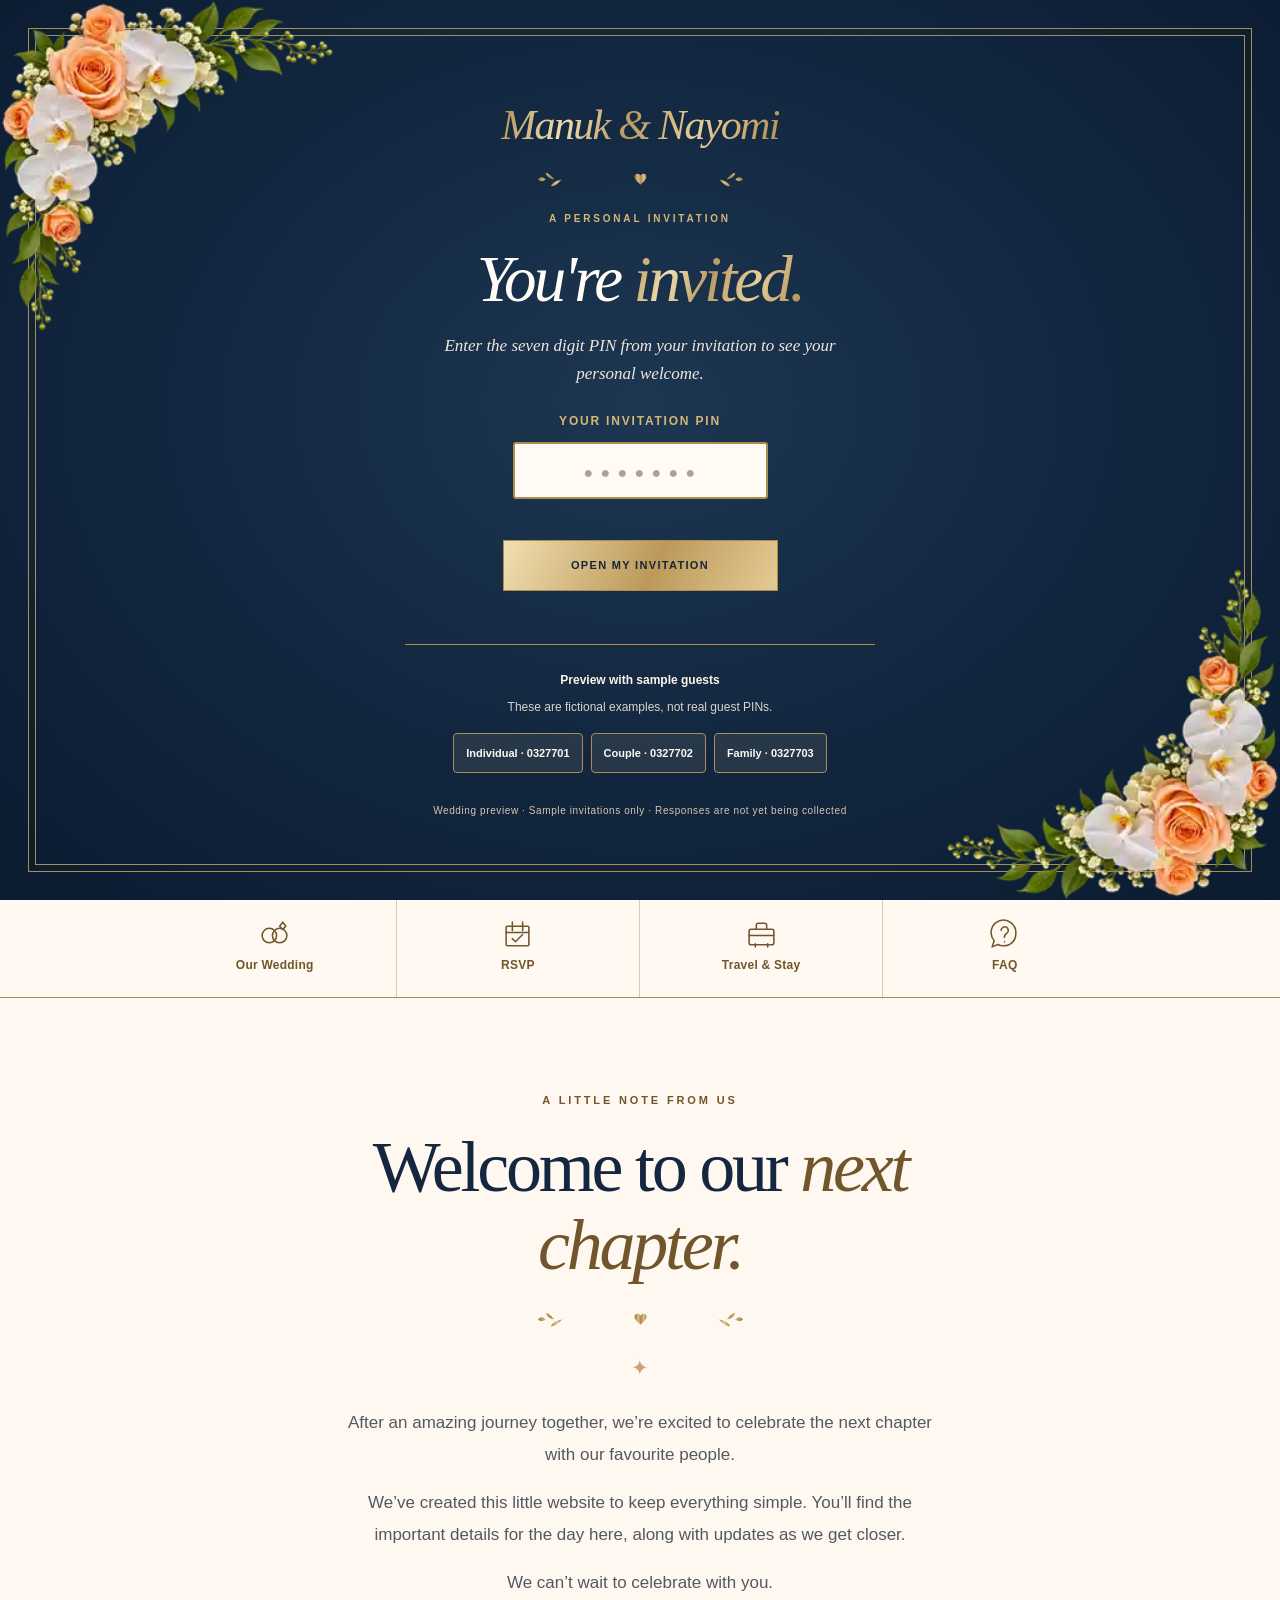
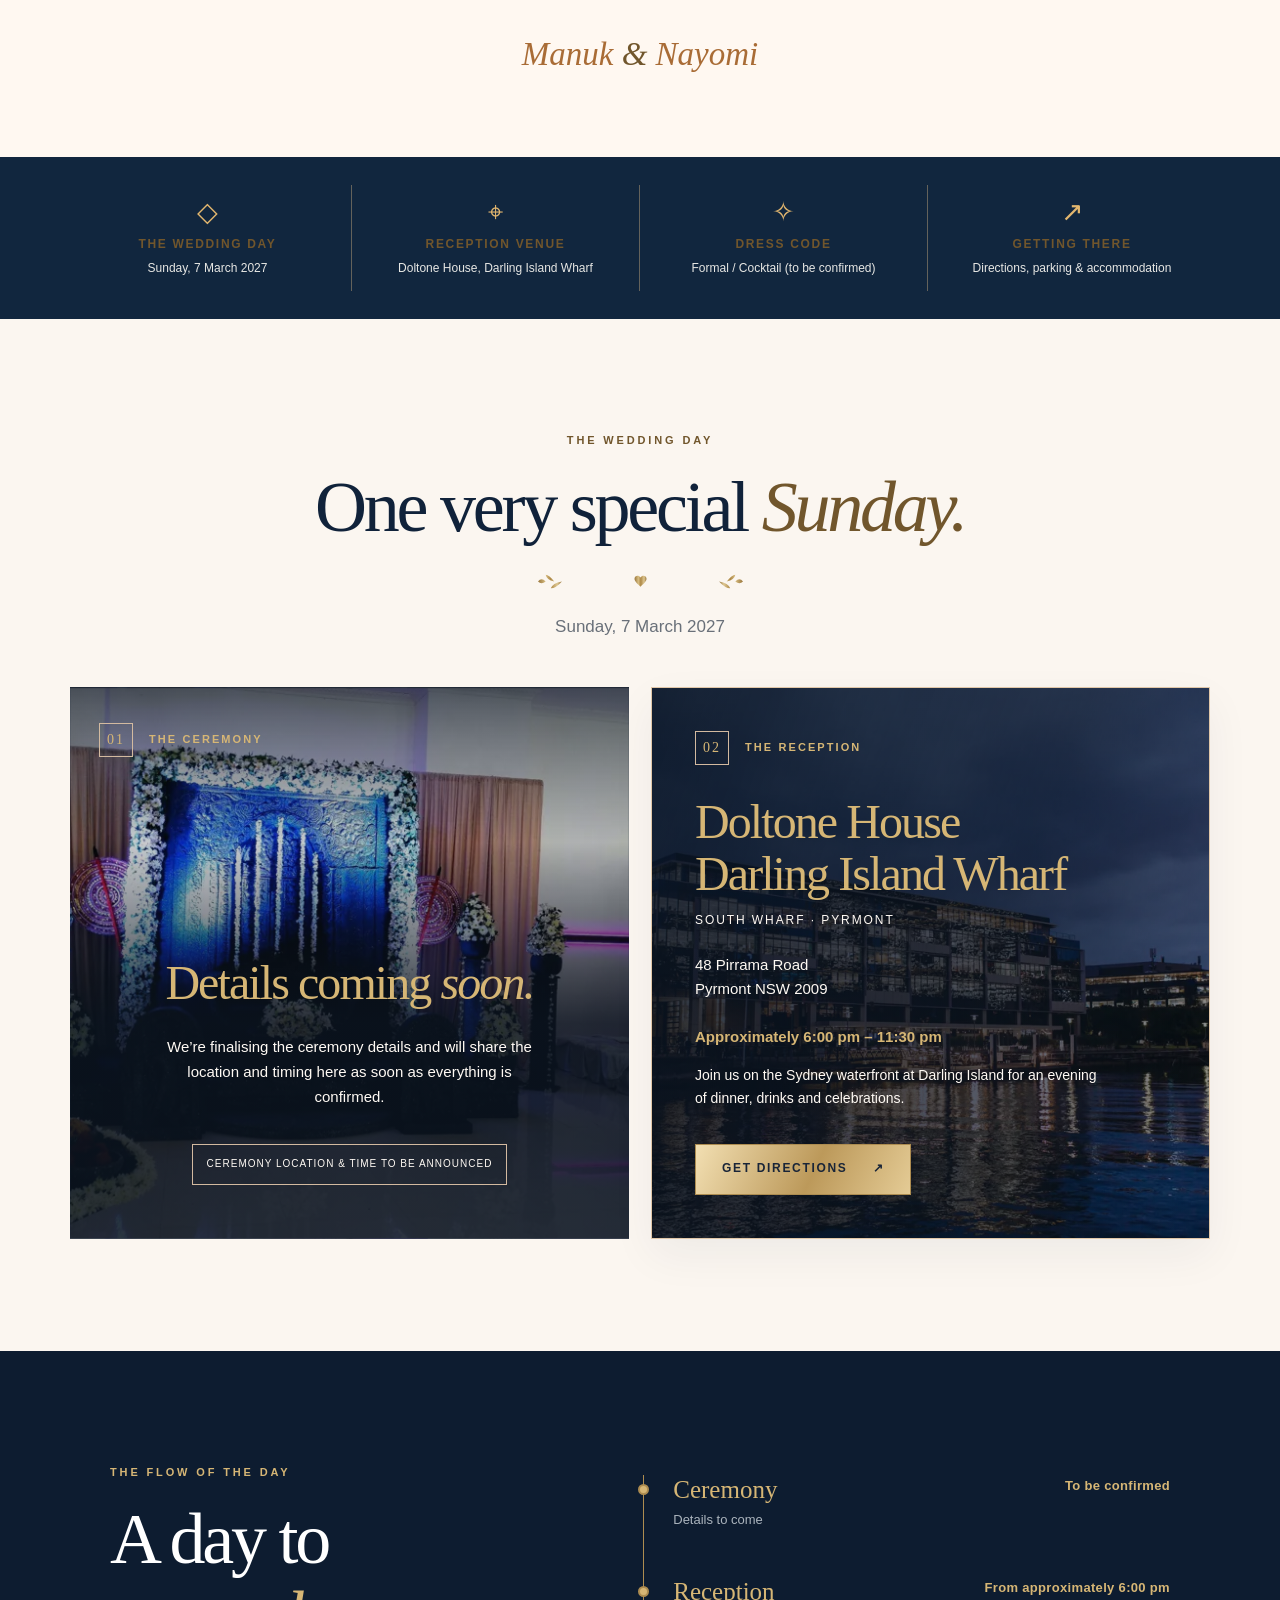
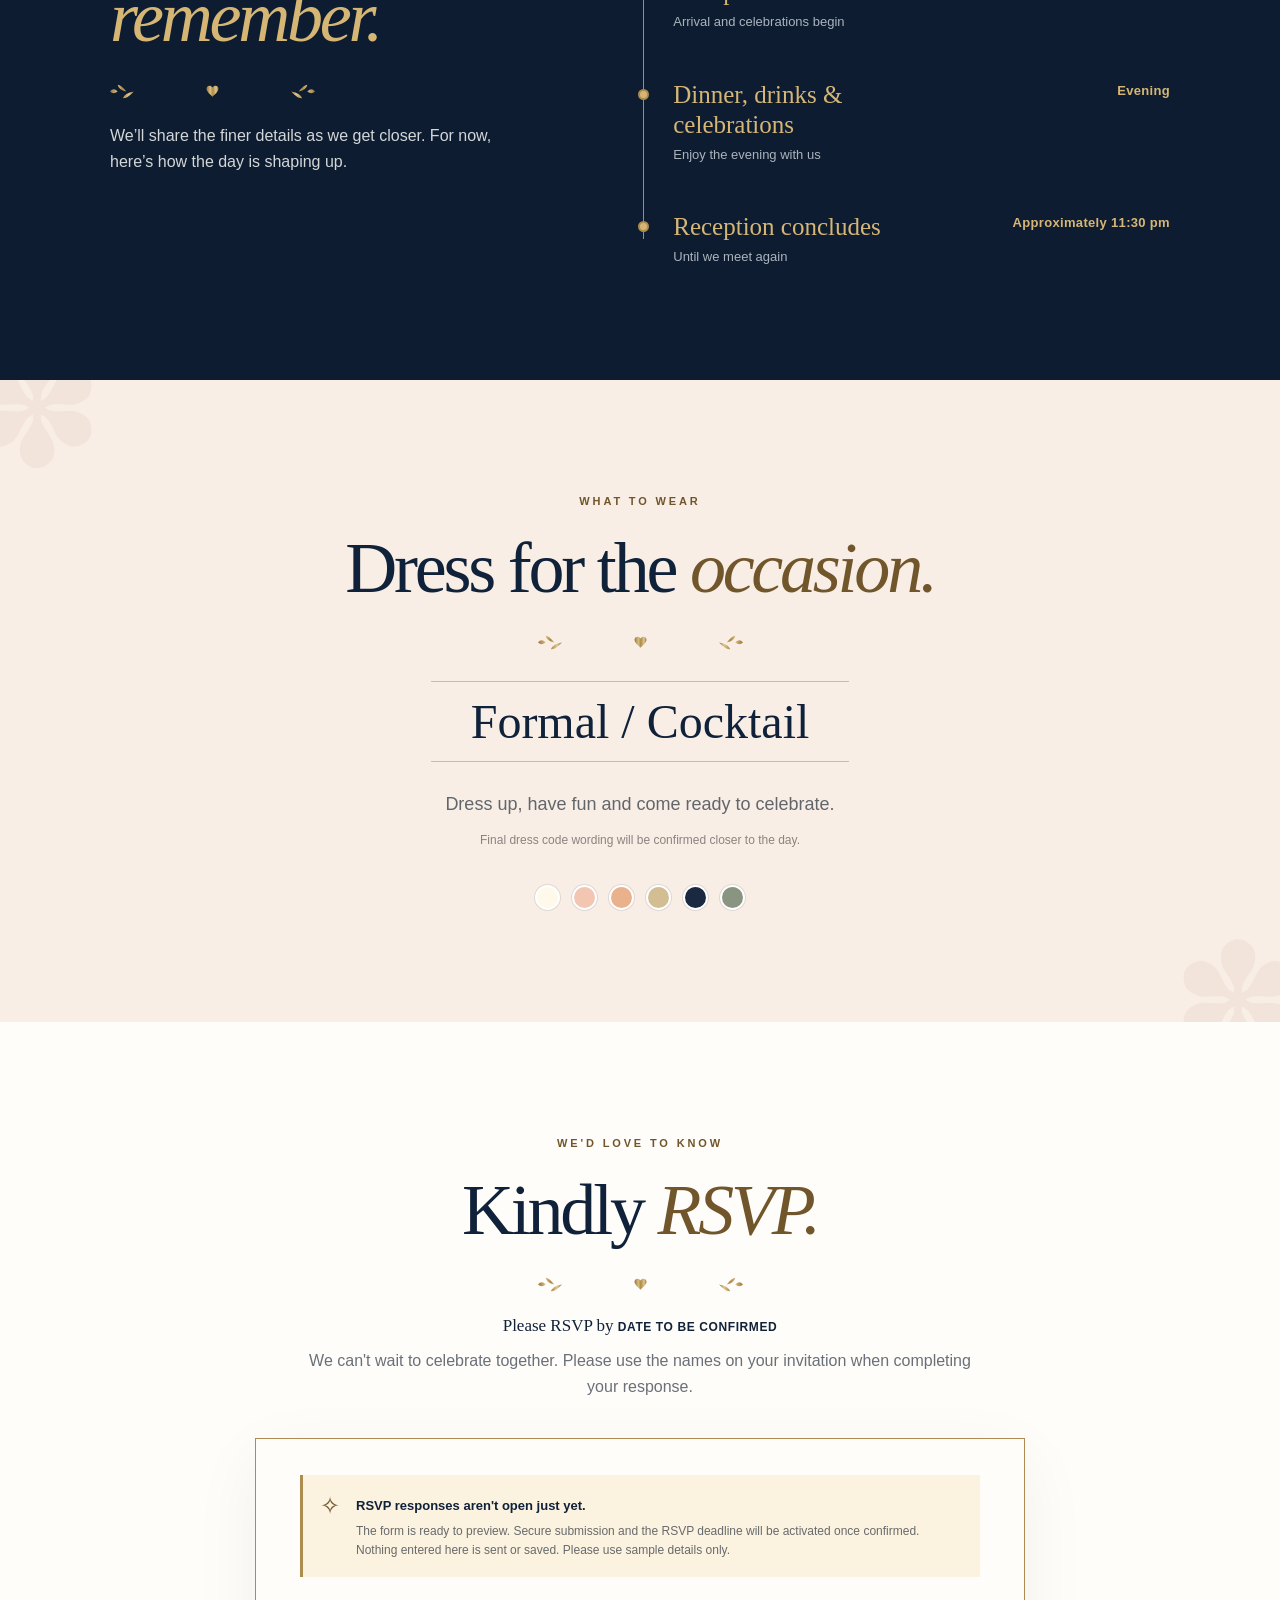
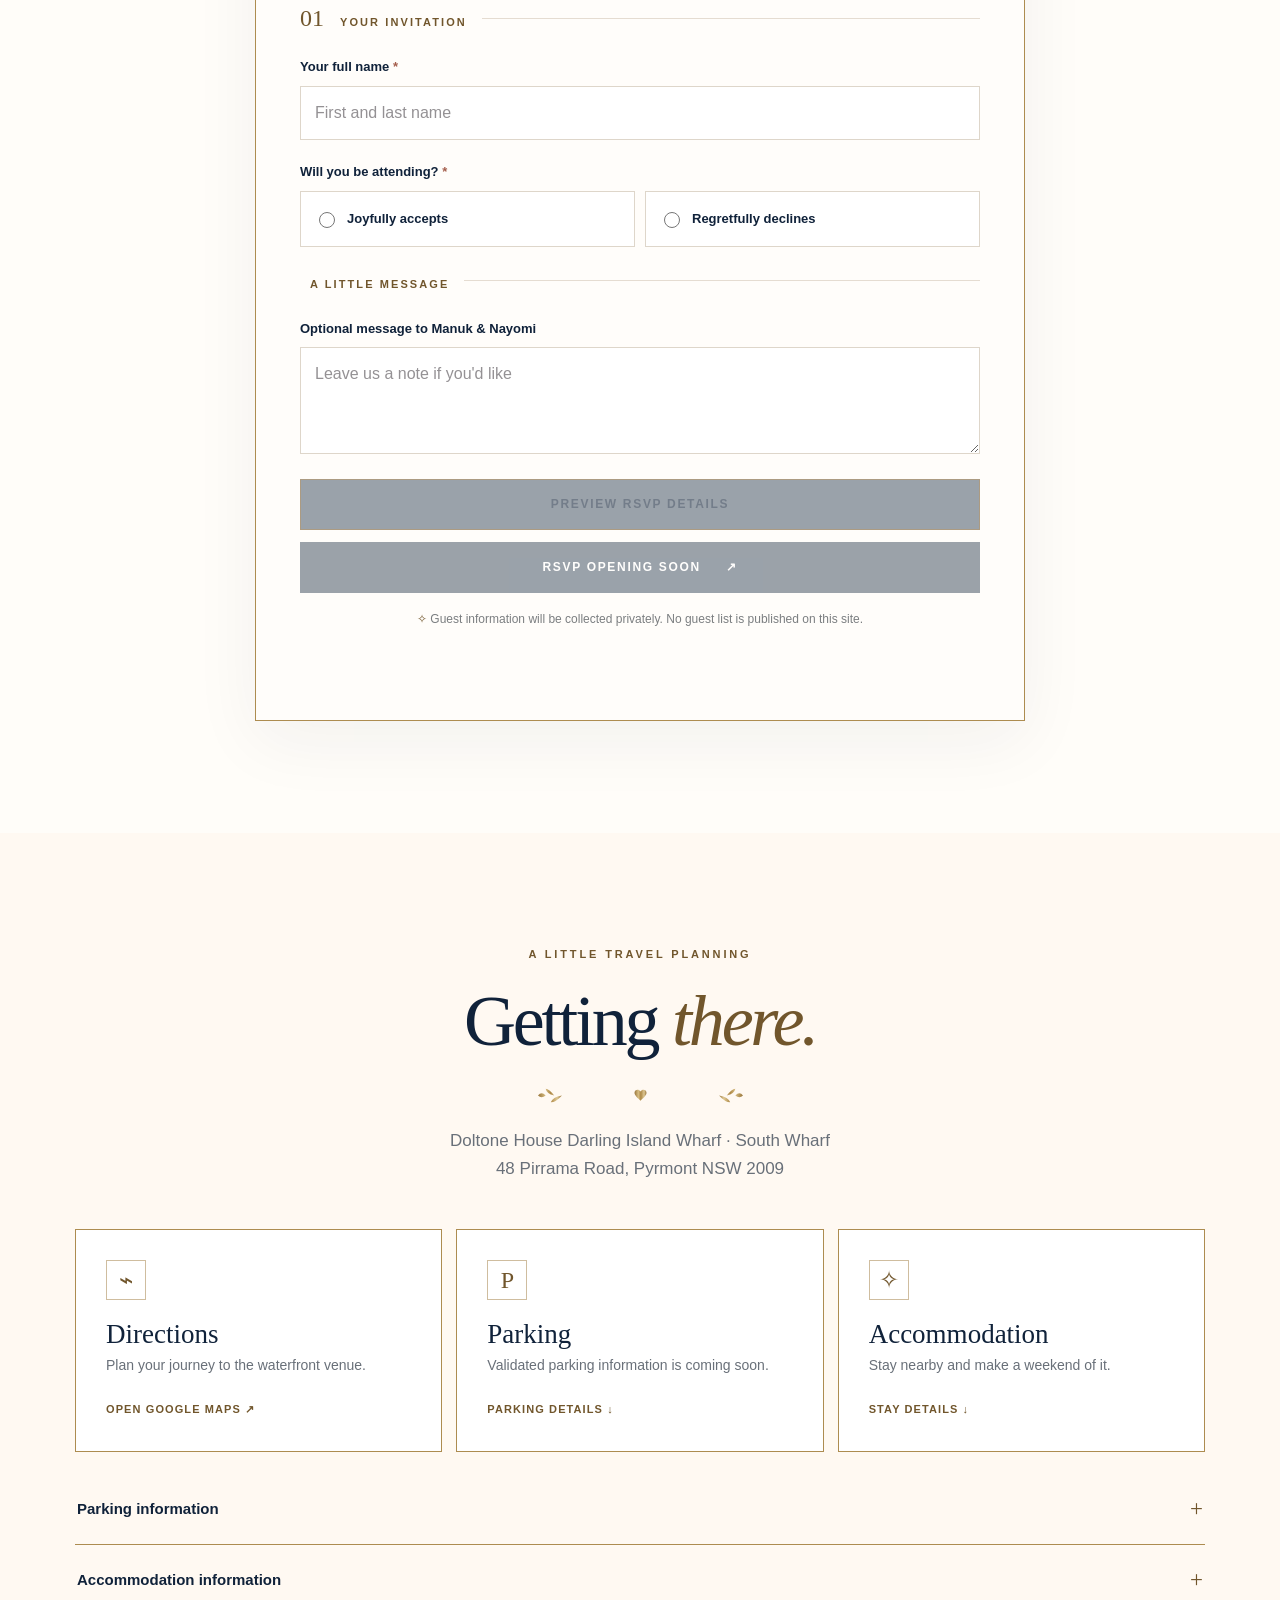
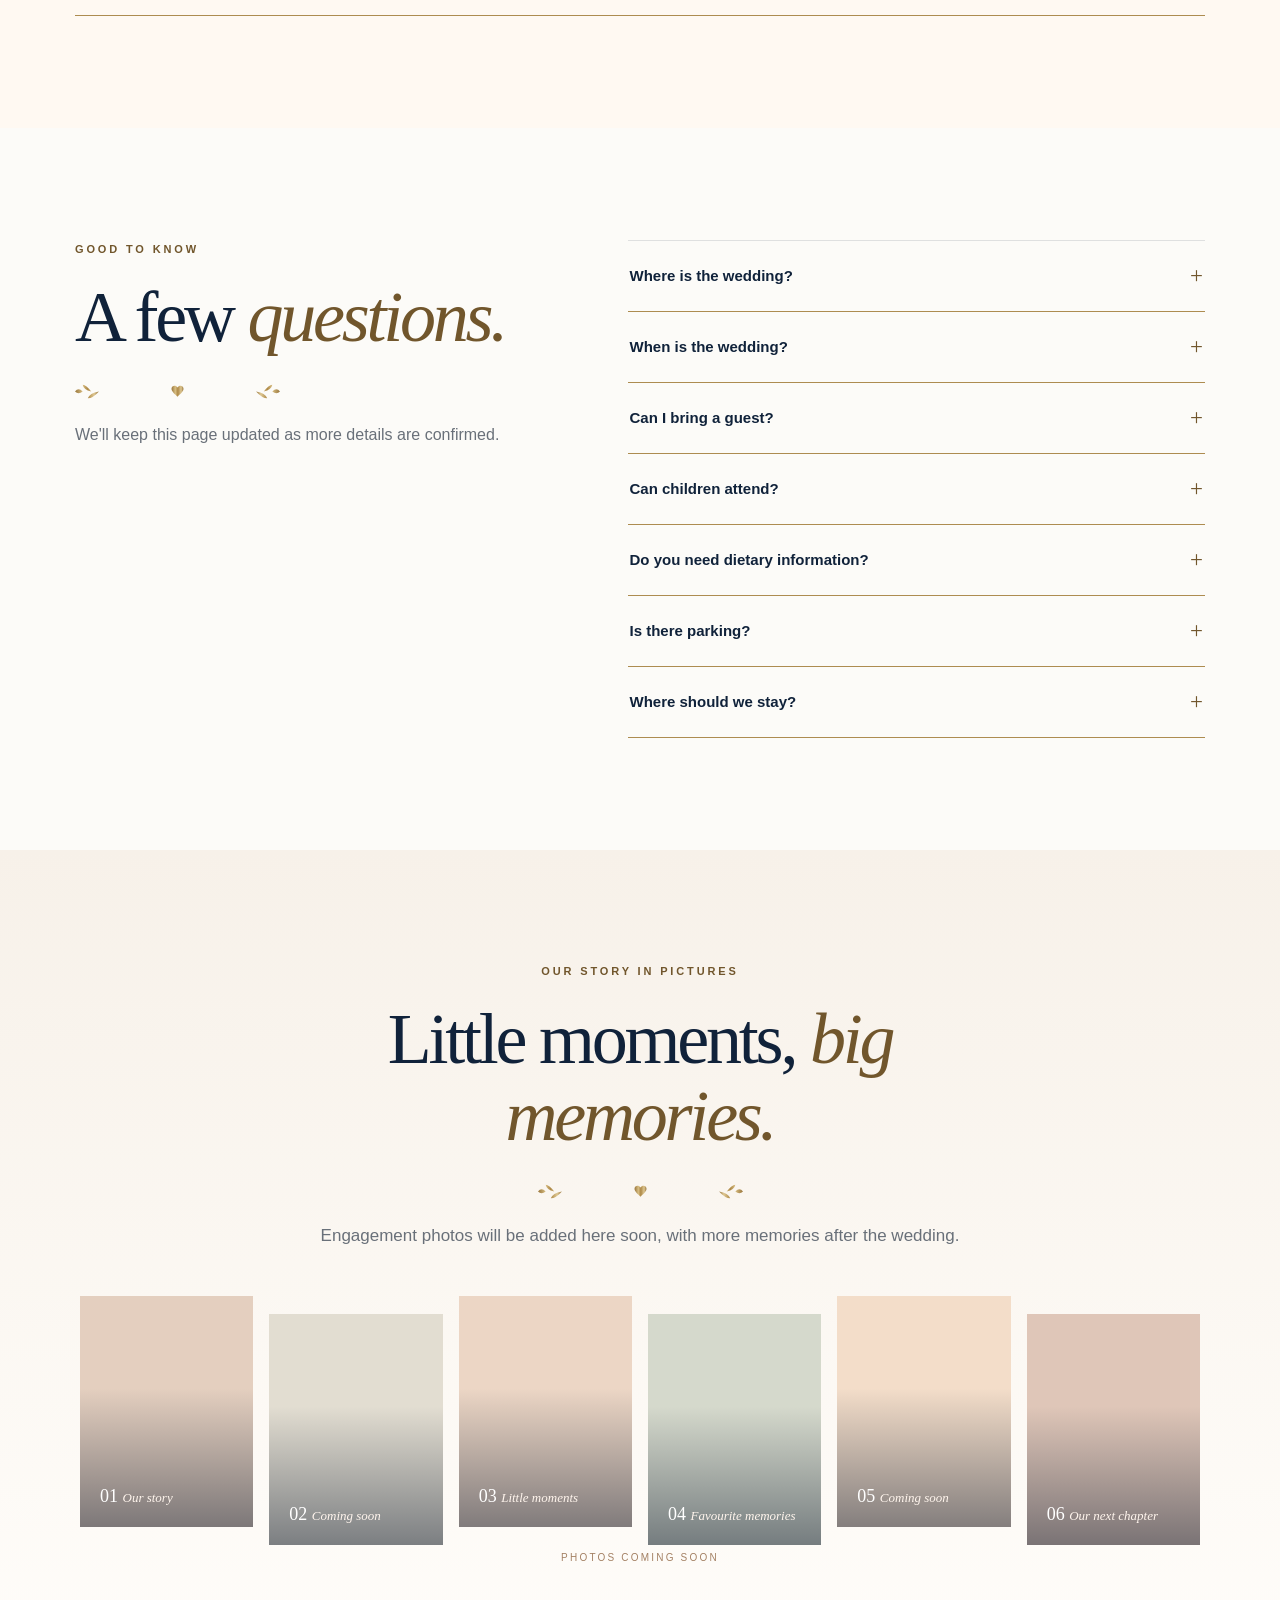
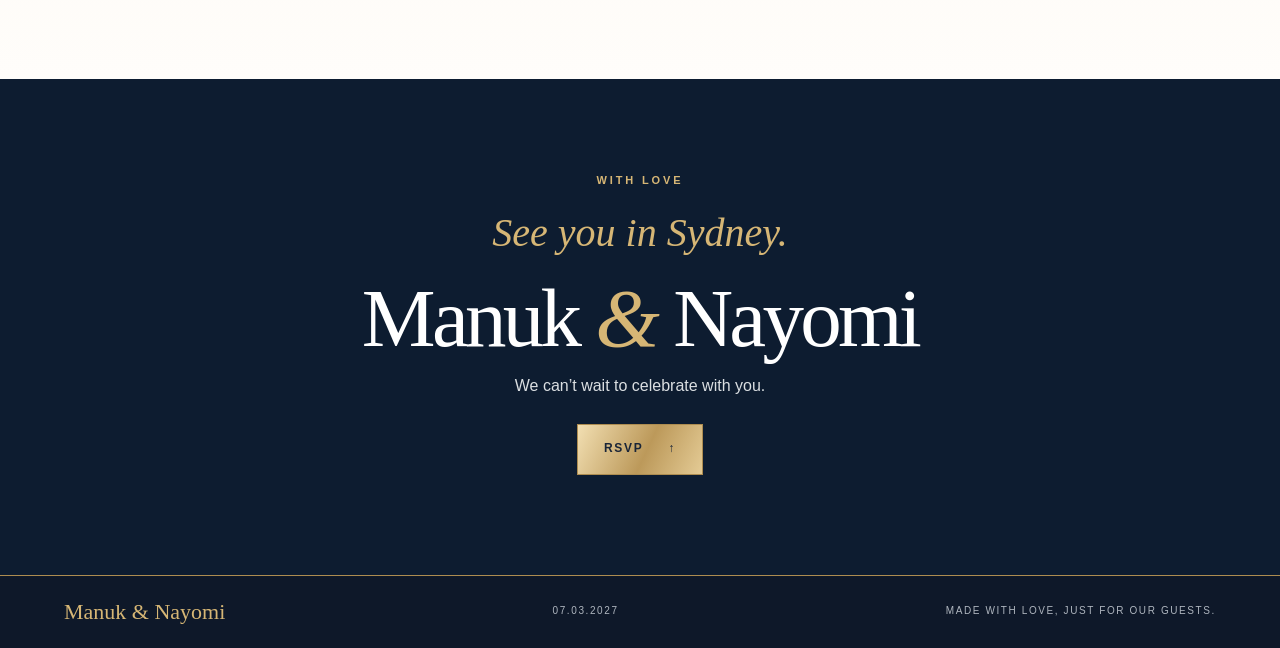
==== manuk-nayomi/index.html @ c010d798 "Add fine gold heart and leaf dividers throughout the wedding invitation" ====
<!doctype html>
<html lang="en-AU">
<head>
  <meta charset="utf-8">
  <meta name="viewport" content="width=device-width, initial-scale=1">
  <meta name="robots" content="noindex,nofollow,noarchive,nosnippet,noimageindex">
  <meta name="googlebot" content="noindex,nofollow,noarchive,nosnippet,noimageindex">
  <meta name="referrer" content="no-referrer">
  <meta name="theme-color" content="#102038">
  <title>Manuk &amp; Nayomi | 7 March 2027</title>
  <meta name="description" content="Wedding information for invited guests of Manuk and Nayomi, Sunday 7 March 2027, Sydney.">
  <link rel="icon" href="florals.svg" type="image/svg+xml">
  <link rel="stylesheet" href="wedding.css?v=stationery-1">
  <script defer src="wedding.js"></script>
  <script defer src="invite-demo.js?v=monogram-1"></script>
</head>
<body class="invitation-preview-locked">
  <div id="wedding-transition" aria-hidden="true" inert><span>M <i>&amp;</i> N</span></div>
  <a class="skip-link" href="#main">Skip to content</a>
  <div class="invite-gate" id="invite-gate" role="dialog" aria-modal="true" aria-labelledby="pin-title">
    <div class="gate-flowers gate-flowers-top" aria-hidden="true"></div>
    <div class="gate-panel">
      <div class="gate-brand">Manuk <em>&amp;</em> Nayomi</div>
      <span class="invitation-ornament" aria-hidden="true"></span>
      <div id="pin-entry">
        <p class="gate-kicker">A personal invitation</p>
        <h2 id="pin-title">You're <em>invited.</em></h2>
        <p class="gate-description">Enter the seven digit PIN from your invitation to see your personal welcome.</p>
        <form id="invite-pin-form" autocomplete="off">
          <label for="invite-pin">Your invitation PIN</label>
          <input id="invite-pin" name="invite_pin" type="text" inputmode="numeric" pattern="[0-9]{7}" minlength="7" maxlength="7" autocomplete="off" placeholder="● ● ● ● ● ● ●" aria-describedby="pin-help" required>
          <button type="submit" class="button button-champagne gate-button">Open my invitation</button>
          <p class="gate-error" id="pin-error" role="alert" aria-live="polite"></p>
        </form>
        <div class="gate-demo" id="pin-help"><strong>Preview with sample guests</strong><p>These are fictional examples, not real guest PINs.</p><div class="demo-pin-options"><button type="button" data-demo-pin="0327701">Individual · 0327701</button><button type="button" data-demo-pin="0327702">Couple · 0327702</button><button type="button" data-demo-pin="0327703">Family · 0327703</button></div></div>
      </div>
      <div id="pin-welcome" hidden>
        <p class="gate-kicker">You're invited to celebrate with us</p>
        <h2 id="guest-greeting" tabindex="-1"></h2>
        <p id="guest-people" class="gate-people"></p>
        <p class="gate-description">We're so excited to share our wedding day with you.</p>
        <time class="invitation-date" datetime="2027-03-07">
          <span class="date-readable">Sunday, 7 March 2027</span>
          <span aria-hidden="true" class="date-weekday">Sunday</span>
          <span aria-hidden="true" class="date-wing">March</span>
          <span aria-hidden="true" class="date-day">07</span>
          <span aria-hidden="true" class="date-wing">2027</span>
        </time>
        <p class="gate-date">Sydney</p>
        <button type="button" id="enter-wedding" class="button button-champagne gate-button">Explore our wedding website</button>
      </div>
      <p class="gate-footnote">Wedding preview · Sample invitations only · Responses are not yet being collected</p>
    </div>
    <div class="gate-flowers gate-flowers-bottom" aria-hidden="true"></div>
  </div>
  <header class="topbar" id="top">
    <a class="brand" href="#top" aria-label="Manuk and Nayomi, back to top"><span class="brand-mark">Manuk <em>&amp;</em> Nayomi</span></a>
    <nav class="nav-links" aria-label="Wedding navigation">
      <a href="#the-day">Our Wedding</a>
      <a href="#rsvp">RSVP</a>
      <a href="#travel">Travel &amp; Stay</a>
      <a href="#faq">FAQ</a>
    </nav>
    <div class="nav-mobile-actions">
      <a class="nav-rsvp" href="#rsvp">RSVP</a>
      <details class="mobile-menu">
        <summary aria-label="Open wedding menu"><span></span><span></span><span></span></summary>
        <nav aria-label="Mobile wedding navigation">
          <a href="#the-day">Our Wedding</a><a href="#schedule">Schedule</a><a href="#dress-code">Dress Code</a>
          <a href="#rsvp">RSVP</a><a href="#travel">Travel &amp; Stay</a><a href="#faq">FAQ</a><a href="#gallery">Gallery</a>
        </nav>
      </details>
    </div>
  </header>
  <main id="main">
    <section class="hero" aria-labelledby="hero-title">
      <div class="hero-florals" aria-hidden="true"></div>
      <div class="hero-inner">
        <p class="hero-overline">We’re getting married</p>
        <p class="hero-intro" style="color: #d6b675">
          Kamal and Shirakthi Samarasinghe<br>
          and<br>
          Siritunga and Anoma Siriwardena
        </p>
        <p class="hero-intro">
          request the pleasure of your company<br>
          at the marriage of their children
        </p>
        <h1 id="hero-title" class="wedding-hero-title">Manuk <em>&amp;</em> Nayomi</h1>
        <span class="invitation-ornament" aria-hidden="true"></span>
        <time class="invitation-date" datetime="2027-03-07">
          <span class="date-readable">Sunday, 7 March 2027</span>
          <span aria-hidden="true" class="date-weekday">Sunday</span>
          <span aria-hidden="true" class="date-wing">March</span>
          <span aria-hidden="true" class="date-day">07</span>
          <span aria-hidden="true" class="date-wing">2027</span>
        </time>
        <p class="hero-place">Sydney, Australia</p>
        <a class="button button-champagne hero-button" href="#rsvp">RSVP</a>
      </div>
    </section>
    <section id="personal-invitation" class="personal-invitation" hidden aria-live="polite">
      <div><p class="kicker">Your personal invitation</p><h2 id="personal-invite-title"></h2><p id="personal-invite-members"></p></div>
      <a class="button button-navy" href="#rsvp">Preview your RSVP</a>
      <button class="invitation-switch" id="switch-invitation" type="button">Try another sample PIN</button>
    </section>
    <nav class="quick-links" aria-label="Quick wedding links">
      <a href="#the-day"><svg aria-hidden="true" viewBox="0 0 32 32"><circle cx="11" cy="17" r="7"/><circle cx="21" cy="17" r="7"/><path d="M21 8l3-4 3 4-3 3z"/></svg><span>Our Wedding</span></a>
      <a href="#rsvp"><svg aria-hidden="true" viewBox="0 0 32 32"><rect x="5" y="8" width="22" height="19" rx="1"/><path d="M5 14h22M11 4v8M21 4v8M11 20l3 3 7-7"/></svg><span>RSVP</span></a>
      <a href="#travel"><svg aria-hidden="true" viewBox="0 0 32 32"><rect x="4" y="11" width="24" height="15" rx="2"/><path d="M11 11V7a2 2 0 0 1 2-2h6a2 2 0 0 1 2 2v4M4 17h24M10 25v3M22 25v3"/></svg><span>Travel &amp; Stay</span></a>
      <a href="#faq"><svg aria-hidden="true" viewBox="0 0 32 32"><path d="M27 15c0 7-5 12-12 12-2 0-4-.4-5.5-1.3L4 28l2-6A12 12 0 1 1 27 15Z"/><path d="M12.7 12a3.5 3.5 0 1 1 5.4 3c-2 1-2.2 2.3-2.2 4M16 23h.1"/></svg><span>FAQ</span></a>
    </nav>

    <section class="section welcome" id="welcome" aria-labelledby="welcome-heading">
      <div class="narrow">
        <p class="kicker">A little note from us</p>
        <h2 id="welcome-heading">Welcome to our <em>next chapter.</em></h2><span class="invitation-ornament" aria-hidden="true"></span>
        <div class="fine-flourish" aria-hidden="true">✦</div>
        <p>After an amazing journey together, we’re excited to celebrate the next chapter with our favourite people.</p>
        <p>We’ve created this little website to keep everything simple. You’ll find the important details for the day here, along with updates as we get closer.</p>
        <p>We can’t wait to celebrate with you.</p>
        <p class="signature">Manuk <span>&amp;</span> Nayomi</p>
      </div>
    </section>

    <section class="day-summary" aria-label="Wedding details at a glance">
      <a href="#the-day"><span class="summary-symbol" aria-hidden="true">◇</span><strong>The Wedding Day</strong><span>Sunday, 7 March 2027</span></a>
      <a href="#the-day"><span class="summary-symbol" aria-hidden="true">⌖</span><strong>Reception Venue</strong><span>Doltone House, Darling Island Wharf</span></a>
      <a href="#dress-code"><span class="summary-symbol" aria-hidden="true">✧</span><strong>Dress Code</strong><span>Formal / Cocktail (to be confirmed)</span></a>
      <a href="#travel"><span class="summary-symbol" aria-hidden="true">↗</span><strong>Getting There</strong><span>Directions, parking &amp; accommodation</span></a>
    </section>

    <section class="section section-ivory" id="the-day" aria-labelledby="day-heading">
      <div class="section-head">
        <p class="kicker">The wedding day</p>
        <h2 id="day-heading">One very special <em>Sunday.</em></h2><span class="invitation-ornament" aria-hidden="true"></span>
        <p>Sunday, 7 March 2027</p>
      </div>
      <div class="day-cards">
        <!-- Poruwa photo by Dammika bandara herath, resized and displayed cropped, CC BY-SA 4.0 (https://creativecommons.org/licenses/by-sa/4.0/). Source: https://commons.wikimedia.org/wiki/File:Sri_lankan_traditional_wedding_decoration_01.jpg . Reception photo: Doltone House, Darling Island. -->
        <article class="day-card day-card-soon">
          <div class="card-eyebrow"><span class="card-number">01</span> The ceremony</div>
          <h3>Details coming <em>soon.</em></h3>
          <p>We’re finalising the ceremony details and will share the location and timing here as soon as everything is confirmed.</p>
          <p class="coming-label">Ceremony location &amp; time to be announced</p>
        </article>
        <article class="day-card day-card-feature">
          <div class="card-eyebrow"><span class="card-number">02</span> The reception</div>
          <h3>Doltone House<br>Darling Island Wharf</h3>
          <p class="place-subtitle">South Wharf · Pyrmont</p>
          <div class="address">
            <span>48 Pirrama Road</span>
            <span>Pyrmont NSW 2009</span>
          </div>
          <p class="card-time">Approximately 6:00 pm – 11:30 pm</p>
          <p class="card-help">Join us on the Sydney waterfront at Darling Island for an evening of dinner, drinks and celebrations.</p>
          <a class="button button-outline" href="https://www.google.com/maps/dir/?api=1&amp;destination=48%20Pirrama%20Road%2C%20Pyrmont%20NSW%202009%2C%20Australia" rel="noopener noreferrer" target="_blank">Get directions <span aria-hidden="true">↗</span></a>
        </article>
      </div>
    </section>

    <section class="section schedule-section" id="schedule" aria-labelledby="schedule-heading">
      <div class="schedule-wrap">
        <div class="schedule-intro">
          <p class="kicker kicker-gold">The flow of the day</p>
          <h2 id="schedule-heading">A day to <em>remember.</em></h2><span class="invitation-ornament" aria-hidden="true"></span>
          <p>We’ll share the finer details as we get closer. For now, here’s how the day is shaping up.</p>
        </div>
        <ol class="timeline">
          <li><span class="timeline-dot"></span><div><h3>Ceremony</h3><p>Details to come</p></div><time>To be confirmed</time></li>
          <li><span class="timeline-dot"></span><div><h3>Reception</h3><p>Arrival and celebrations begin</p></div><time>From approximately 6:00 pm</time></li>
          <li><span class="timeline-dot"></span><div><h3>Dinner, drinks &amp; celebrations</h3><p>Enjoy the evening with us</p></div><time>Evening</time></li>
          <li><span class="timeline-dot"></span><div><h3>Reception concludes</h3><p>Until we meet again</p></div><time>Approximately 11:30 pm</time></li>
        </ol>
      </div>
    </section>

    <section class="section dress-section" id="dress-code" aria-labelledby="dress-heading">
      <div class="dress-inner">
        <p class="kicker">What to wear</p>
        <h2 id="dress-heading">Dress for the <em>occasion.</em></h2><span class="invitation-ornament" aria-hidden="true"></span>
        <span class="dress-title">Formal / Cocktail</span>
        <p>Dress up, have fun and come ready to celebrate.</p>
        <p class="small-note">Final dress code wording will be confirmed closer to the day.</p>
        <div class="palette" aria-label="Wedding colour palette"><span class="swatch ivory" title="Ivory"></span><span class="swatch peach" title="Peach"></span><span class="swatch apricot" title="Apricot"></span><span class="swatch champagne" title="Champagne"></span><span class="swatch navy" title="Navy"></span><span class="swatch sage" title="Soft greenery"></span></div>
      </div>
    </section>

    <section class="section rsvp-section" id="rsvp" aria-labelledby="rsvp-heading">
      <div class="rsvp-heading">
        <p class="kicker">We'd love to know</p>
        <h2 id="rsvp-heading">Kindly <em>RSVP.</em></h2><span class="invitation-ornament" aria-hidden="true"></span>
        <p class="rsvp-deadline">Please RSVP by <strong>DATE TO BE CONFIRMED</strong></p>
        <p>We can't wait to celebrate together. Please use the names on your invitation when completing your response.</p>
      </div>
      <div class="rsvp-panel">
        <p id="invitation-rsvp-note" class="invitation-rsvp-note" hidden></p>
        <div class="rsvp-notice" id="rsvp-notice" role="status">
          <span class="notice-icon" aria-hidden="true">✧</span>
          <div><strong>RSVP responses aren't open just yet.</strong><p>The form is ready to preview. Secure submission and the RSVP deadline will be activated once confirmed. Nothing entered here is sent or saved. Please use sample details only.</p></div>
        </div>
        <form id="wedding-rsvp" novalidate autocomplete="on">
          <fieldset class="form-group">
            <legend>01 <span>Your invitation</span></legend>
            <div class="field">
              <label for="guest-name">Your full name <span class="required">*</span></label>
              <input id="guest-name" name="guest_name" type="text" autocomplete="name" placeholder="First and last name" maxlength="120" required>
            </div>
            <div class="field">
              <span class="field-label" id="attending-label">Will you be attending? <span class="required">*</span></span>
              <div class="choice-row" role="group" aria-labelledby="attending-label">
                <label class="choice"><input type="radio" name="attending" value="yes" required><span>Joyfully accepts</span></label>
                <label class="choice"><input type="radio" name="attending" value="no" required><span>Regretfully declines</span></label>
              </div>
            </div>
          </fieldset>

          <div id="attending-details" hidden>
            <fieldset class="form-group">
              <legend>02 <span>Who's joining us?</span></legend>
              <div class="invite-attendees" id="invite-attendees" hidden>
                <p class="field-label">Who from your invitation can attend?</p>
                <p class="hint">Untick anyone who can't make it. You can respond for your whole invitation together.</p>
                <div id="invited-people-choices"></div>
              </div>
              <div class="field">
                <label for="guest-list">Names of all adults attending <span class="required">*</span></label>
                <textarea id="guest-list" name="adult_guest_names" rows="3" maxlength="1000" placeholder="One full name per line, including yourself"></textarea>
                <span class="hint">Only include people named on your invitation.</span>
              </div>
              <div class="field">
                <label for="partner-name">Partner or additional invited guest</label>
                <input id="partner-name" type="text" name="additional_invited_guest" maxlength="120" placeholder="Name, if included on your invitation">
                <span class="hint">Please only include an additional guest if they're named on your invitation.</span>
              </div>
              <div class="two-fields">
                <div class="field">
                  <label for="children-count">Children attending</label>
                  <select id="children-count" name="children_count">
                    <option value="0">No children</option>
                    <option value="1">1 child</option>
                    <option value="2">2 children</option>
                    <option value="3">3 children</option>
                    <option value="4">4 children</option>
                    <option value="5">5 children</option>
                    <option value="6">6 children</option>
                    <option value="7">7 children</option>
                    <option value="8">8 children</option>
                  </select>
                </div>
              </div>
              <div id="children-fields" class="children-fields" hidden>
                <p class="children-title">Children's details</p>
                <div id="children-rows"></div>
                <p class="hint">Please include each child's name and age on the wedding day.</p>
              </div>
            </fieldset>

            <fieldset class="form-group">
              <legend>03 <span>Anything we should know?</span></legend>
              <div class="field">
                <label for="diet">Dietary requirements</label>
                <textarea id="diet" name="dietary_requirements" rows="2" maxlength="1000" placeholder="Vegetarian, vegan, halal, other requirements, or none"></textarea>
              </div>
              <div class="field">
                <label for="allergy">Food allergies</label>
                <textarea id="allergy" name="allergies" rows="2" maxlength="1000" placeholder="Please include the guest's name and allergy, or write none"></textarea>
              </div>
              <div class="field">
                <label for="access">Accessibility requirements</label>
                <textarea id="access" name="accessibility_requirements" rows="2" maxlength="1000" placeholder="Anything we can help plan for"></textarea>
              </div>
              <div class="field">
                <label for="song">A song you'd love to hear</label>
                <input id="song" type="text" name="song_request" maxlength="180" placeholder="Song and artist">
              </div>
            </fieldset>
          </div>
          <fieldset class="form-group form-final">
            <legend><span>A little message</span></legend>
            <div class="field">
              <label for="message">Optional message to Manuk &amp; Nayomi</label>
              <textarea id="message" name="message" rows="3" maxlength="1000" placeholder="Leave us a note if you'd like"></textarea>
            </div>
          </fieldset>
          <div class="form-actions">
            <button type="button" id="preview-rsvp" class="button button-outline preview-rsvp" disabled>Preview RSVP details</button>
            <button type="submit" id="rsvp-submit" class="button button-navy" disabled>RSVP opening soon <span aria-hidden="true">↗</span></button>
            <div id="rsvp-preview-result" class="rsvp-preview-result" hidden aria-live="polite"></div>
            <p class="form-private"><span aria-hidden="true">✧</span> Guest information will be collected privately. No guest list is published on this site.</p>
          </div>
          <p class="form-feedback" id="form-feedback" role="status" aria-live="polite"></p>
        </form>
      </div>
    </section>

    <section class="section travel-section" id="travel" aria-labelledby="travel-heading">
      <div class="section-head">
        <p class="kicker">A little travel planning</p>
        <h2 id="travel-heading">Getting <em>there.</em></h2><span class="invitation-ornament" aria-hidden="true"></span>
        <p>Doltone House Darling Island Wharf · South Wharf<br>48 Pirrama Road, Pyrmont NSW 2009</p>
      </div>
      <div class="travel-grid">
        <a class="travel-card" href="https://www.google.com/maps/dir/?api=1&amp;destination=48%20Pirrama%20Road%2C%20Pyrmont%20NSW%202009%2C%20Australia" target="_blank" rel="noopener noreferrer"><span class="travel-icon" aria-hidden="true">⌁</span><h3>Directions</h3><p>Plan your journey to the waterfront venue.</p><span class="travel-action">Open Google Maps ↗</span></a>
        <a class="travel-card" href="#parking" data-open-detail="parking"><span class="travel-icon" aria-hidden="true">P</span><h3>Parking</h3><p>Validated parking information is coming soon.</p><span class="travel-action">Parking details ↓</span></a>
        <a class="travel-card" href="#accommodation" data-open-detail="accommodation"><span class="travel-icon" aria-hidden="true">✧</span><h3>Accommodation</h3><p>Stay nearby and make a weekend of it.</p><span class="travel-action">Stay details ↓</span></a>
      </div>
      <div class="travel-notes">
        <details id="parking"><summary>Parking information <span aria-hidden="true">+</span></summary><p>We've been advised that validated parking will be available for wedding guests. Exact parking arrangements and validation instructions will be shared once confirmed.</p></details>
        <details id="accommodation"><summary>Accommodation information <span aria-hidden="true">+</span></summary><p>We've been advised that a discount at The Star Sydney may be available for wedding guests. Booking instructions will be added here once finalised. No booking code is available on this page yet.</p></details>
      </div>
    </section>

    <section class="section faq-section" id="faq" aria-labelledby="faq-heading">
      <div class="faq-layout">
        <div><p class="kicker">Good to know</p><h2 id="faq-heading">A few <em>questions.</em></h2><span class="invitation-ornament" aria-hidden="true"></span><p>We'll keep this page updated as more details are confirmed.</p></div>
        <div class="faq-list">
          <details><summary>Where is the wedding?<span aria-hidden="true">+</span></summary><p>The reception is at Doltone House Darling Island Wharf, South Wharf, Pyrmont. Ceremony details will be added soon.</p></details>
          <details><summary>When is the wedding?<span aria-hidden="true">+</span></summary><p>Sunday, 7 March 2027.</p></details>
          <details><summary>Can I bring a guest?<span aria-hidden="true">+</span></summary><p>Please refer to the names listed on your invitation.</p></details>
          <details><summary>Can children attend?<span aria-hidden="true">+</span></summary><p>Please refer to your individual invitation and include any children attending in your RSVP.</p></details>
          <details><summary>Do you need dietary information?<span aria-hidden="true">+</span></summary><p>Yes. Please include allergies, dietary or religious requirements when you RSVP.</p></details>
          <details><summary>Is there parking?<span aria-hidden="true">+</span></summary><p>Yes. Further parking information will be added closer to the wedding.</p></details>
          <details><summary>Where should we stay?<span aria-hidden="true">+</span></summary><p>Accommodation information and preferred options will be added shortly.</p></details>
        </div>
      </div>
    </section>

    <section class="section gallery-section" id="gallery" aria-labelledby="gallery-heading">
      <div class="section-head">
        <p class="kicker">Our story in pictures</p>
        <h2 id="gallery-heading">Little moments, <em>big memories.</em></h2><span class="invitation-ornament" aria-hidden="true"></span>
        <p>Engagement photos will be added here soon, with more memories after the wedding.</p>
      </div>
      <div class="gallery-grid" aria-label="Six spaces reserved for engagement photographs">
        <div class="photo-slot photo-slot-one"><span>01 <i>Our story</i></span></div>
        <div class="photo-slot photo-slot-two"><span>02 <i>Coming soon</i></span></div>
        <div class="photo-slot photo-slot-three"><span>03 <i>Little moments</i></span></div>
        <div class="photo-slot photo-slot-four"><span>04 <i>Favourite memories</i></span></div>
        <div class="photo-slot photo-slot-five"><span>05 <i>Coming soon</i></span></div>
        <div class="photo-slot photo-slot-six"><span>06 <i>Our next chapter</i></span></div>
      </div>
      <p class="gallery-footnote">Photos coming soon</p>
    </section>

    <section class="closing">
      <p class="kicker kicker-gold">With love</p>
      <p class="closing-script">See you in Sydney.</p>
      <h2>Manuk <em>&amp;</em> Nayomi</h2>
      <p>We can’t wait to celebrate with you.</p>
      <a class="button button-champagne" href="#rsvp">RSVP <span aria-hidden="true">↑</span></a>
    </section>
  </main>
  <footer class="site-footer"><span>Manuk &amp; Nayomi</span><span>07.03.2027</span><span>Made with love, just for our guests.</span></footer>
</body>
</html>
---- manuk-nayomi/wedding.css ----
/* Manuk & Nayomi · entirely isolated wedding microsite styles */
:root{
  --ivory:#faf7f1;--cream:#f5eee5;--paper:#fffdf9;--navy:#1a2940;--deep:#122033;
  --ink:#28313c;--muted:#697079;--gold:#8b6a49;--gold-light:#d5bf95;--apricot:#e9b18b;
  --peach:#f2d2bd;--sage:#83917a;--border:rgba(26,41,64,.13);
  --serif:"Iowan Old Style","Baskerville","Palatino Linotype","Book Antiqua",Georgia,serif;
  --sans:"Avenir Next","Segoe UI",Arial,sans-serif;
}
*,*::before,*::after{box-sizing:border-box}
html{scroll-behavior:smooth;scroll-padding-top:92px}
body{margin:0;background:var(--ivory);color:var(--ink);font-family:var(--sans);font-size:16px;line-height:1.65;-webkit-font-smoothing:antialiased}
button,input,textarea,select{font:inherit}
button{cursor:pointer}
a{color:inherit}
a:focus-visible,button:focus-visible,input:focus-visible,select:focus-visible,textarea:focus-visible,summary:focus-visible{outline:3px solid #a26f48;outline-offset:4px}
[hidden]{display:none!important}
.skip-link{position:absolute;top:-100px;left:16px;background:#fff;padding:10px 20px;z-index:90}.skip-link:focus{top:16px}
.topbar{height:74px;position:sticky;top:0;z-index:30;background:rgba(250,247,241,.94);border-bottom:1px solid var(--border);display:flex;justify-content:space-between;align-items:center;padding:0 clamp(20px,5vw,72px);backdrop-filter:blur(12px);-webkit-backdrop-filter:blur(12px)}
.brand{text-decoration:none;color:var(--navy);display:flex;flex-direction:column;line-height:1;gap:4px;align-items:center}
.brand-mark{font:600 23px/1 var(--serif);letter-spacing:.08em}.brand-mark span{font-style:italic;font-weight:400;color:var(--gold);padding:0 2px}
.brand-caption{font-size:9px;letter-spacing:.25em;color:var(--gold)}
.nav-links{display:none;gap:32px;align-items:center}.nav-links a{color:var(--navy);text-decoration:none;font-size:12px;font-weight:700;letter-spacing:.1em;text-transform:uppercase}.nav-links a:hover{color:#ac7755}
.nav-rsvp{border:1px solid var(--navy);padding:9px 18px;border-radius:2px;font-size:12px;font-weight:800;text-decoration:none;letter-spacing:.13em;color:var(--navy);transition:background .2s,color .2s}
.nav-rsvp:hover{background:var(--navy);color:white}
.hero{background:linear-gradient(155deg,#fffdf8 0%,#f9f1e9 56%,#f5e4d7 100%);position:relative;overflow:hidden}
.hero::before{content:"";position:absolute;width:380px;height:380px;left:-200px;top:-130px;background:radial-gradient(circle,rgba(231,169,121,.2),transparent 70%);pointer-events:none}
.hero-copy{text-align:center;padding:76px 24px 30px;position:relative;z-index:1}
.eyebrow,.kicker{font-size:11px;font-weight:800;text-transform:uppercase;letter-spacing:.26em;color:var(--gold);margin:0 0 20px}
.tiny-star{padding:0 10px;font-size:10px;color:var(--apricot)}
.hero-pretitle{font-family:var(--serif);font-style:italic;font-size:18px;color:#8a7867;margin:30px 0 12px}
.hero h1{margin:0;color:var(--navy);font:400 clamp(68px,13vw,120px)/.95 var(--serif);letter-spacing:-.065em;display:flex;flex-direction:column;align-items:center}
.hero h1 span{display:block}.hero h1 em{font-size:.52em;line-height:1.12;color:#b89b7d;letter-spacing:0;margin:0 0 -1px;font-weight:400}
.hero-rule{display:flex;align-items:center;gap:12px;justify-content:center;margin:28px auto 7px;width:190px}.hero-rule span:not(.hero-diamond){height:1px;background:rgba(175,148,104,.55);width:66px}.hero-diamond{font-size:20px;color:var(--gold)}
.hero-date{font:400 clamp(27px,6vw,38px)/1.2 var(--serif);letter-spacing:.18em;margin:14px 0 0;color:var(--navy)}
.hero-place{font-size:11px;font-weight:800;letter-spacing:.26em;text-transform:uppercase;margin:13px 0 24px;color:#756f6c}
.hero-intro{font:italic 19px/1.55 var(--serif);max-width:370px;margin:0 auto 28px;color:#6f6260}
.button{display:inline-flex;justify-content:center;align-items:center;gap:25px;text-decoration:none;border:1px solid transparent;min-height:51px;padding:14px 26px;font-size:12px;letter-spacing:.14em;text-transform:uppercase;font-weight:800;transition:transform .2s,background .2s,color .2s}
.button:hover:not(:disabled){transform:translateY(-2px)}
.button-navy{background:var(--navy);color:white}.button-navy:hover:not(:disabled){background:#30445f}
.button-outline{border-color:var(--gold);color:var(--navy);margin-top:20px;background:transparent}.button-outline:hover{background:rgba(255,255,255,.55)}
.button-champagne{background:var(--gold-light);color:var(--deep);margin-top:24px}
.hero-visual{width:min(100%,530px);margin:24px auto 0;position:relative;padding:0 18px 40px}
.hero-image-frame{border:7px solid rgba(255,255,255,.7);outline:1px solid rgba(175,148,104,.35);box-shadow:0 24px 60px rgba(75,50,42,.1);aspect-ratio:4/5;overflow:hidden;position:relative;background:#f2dfce}
.hero-image-frame img{width:100%;height:100%;object-fit:cover;display:block}
.visual-plaque{position:absolute;inset:27% 17%;border:1px solid rgba(150,123,94,.46);border-radius:50% 50% 44% 44%;background:rgba(253,249,239,.80);backdrop-filter:blur(3px);display:flex;flex-direction:column;align-items:center;justify-content:center;gap:13px;color:var(--navy)}
.visual-plaque span{font:italic clamp(12px,2vw,19px) var(--serif);text-align:center}.visual-plaque span:last-child{font:600 10px var(--sans);text-transform:uppercase;letter-spacing:.18em}
.visual-plaque strong{font:400 clamp(47px,11vw,98px) var(--serif);letter-spacing:-.08em}.visual-plaque i{color:var(--gold);font-size:.62em}
.hero-corner-label{text-align:center;color:#9c7c66;text-transform:uppercase;letter-spacing:.22em;font-size:9px;padding-top:19px}
.hero-scroll{display:none}
.section{padding:78px 22px;position:relative}
.narrow{max-width:690px;margin:auto;text-align:center}
.section h2,.closing h2{font:400 clamp(40px,7vw,72px)/1.08 var(--serif);letter-spacing:-.045em;margin:0 0 24px;color:var(--navy)}
.section h2 em{font-weight:400;color:#c18d70}
.welcome{background:var(--paper);text-align:center}
.welcome p:not(.kicker):not(.signature){font-size:17px;color:#525961;line-height:1.85;margin:0 auto 17px;max-width:590px}
.fine-flourish{font-size:21px;color:#c7a37c;margin:16px auto 22px}
.signature{font:italic 33px/1.2 var(--serif);color:var(--navy);margin:37px 0 0}.signature span{color:var(--gold)}
.section-ivory{background:linear-gradient(180deg,#f7f1e9,#fbf9f3)}
.section-head{text-align:center;max-width:760px;margin:0 auto 45px}.section-head>p:not(.kicker){color:var(--muted);font-size:17px;line-height:1.7;margin:0}
.day-cards{max-width:1140px;margin:auto;display:grid;gap:22px}
.day-card{min-height:430px;padding:35px 28px;position:relative;overflow:hidden;border:1px solid var(--border)}
.day-card-feature{background:#fffdf8;box-shadow:0 16px 42px rgba(26,41,64,.055)}
.card-eyebrow{display:flex;align-items:center;gap:16px;text-transform:uppercase;letter-spacing:.19em;font-size:11px;font-weight:800;color:var(--gold);margin-bottom:31px}
.card-number{display:inline-grid;place-items:center;border:1px solid #cfba9d;width:34px;height:34px;font:400 14px var(--serif)}
.day-card h3{font:400 clamp(30px,5.5vw,48px)/1.1 var(--serif);letter-spacing:-.04em;margin:0 0 10px;color:var(--navy)}
.day-card h3 em{color:#bc8967;font-weight:400}.place-subtitle{font-size:12px;text-transform:uppercase;letter-spacing:.16em;color:#9a775a;margin:0 0 22px}
.address{display:flex;flex-direction:column;font-size:15px;line-height:1.6}.card-time{font-weight:800;color:var(--navy);font-size:15px;margin:24px 0 12px}.card-help{max-width:410px;color:var(--muted);font-size:14px}
.day-card-soon{background:#e9e9e1;text-align:center;display:flex;flex-direction:column;align-items:center;justify-content:center;padding:36px 30px}
.day-card-soon .card-eyebrow{position:absolute;top:35px;left:28px}
.soon-illustration{font:400 64px/1 var(--serif);color:#bea681;margin:35px 0 22px}
.day-card-soon p{max-width:390px;color:#686d6b;font-size:15px}
.coming-label{border:1px solid rgba(55,73,65,.2);padding:11px 14px;text-transform:uppercase;letter-spacing:.1em;font-size:10px!important;margin-top:20px}
.schedule-section{background:var(--deep);color:white}
.schedule-wrap{max-width:1060px;margin:auto;display:grid;gap:35px}
.kicker-gold{color:var(--gold-light)}
.schedule-section h2{color:white}
.schedule-intro>p:not(.kicker){max-width:400px;color:#d3d7d8}
.timeline{list-style:none;position:relative;margin:0;padding:0 0 0 25px}
.timeline::before{content:"";position:absolute;left:4px;top:12px;bottom:29px;width:1px;background:rgba(212,190,148,.42)}
.timeline li{position:relative;padding:0 0 35px 9px;display:flex;flex-direction:column;gap:5px}
.timeline li:last-child{padding-bottom:0}
.timeline-dot{width:11px;height:11px;border:2px solid var(--gold-light);background:var(--deep);border-radius:50%;position:absolute;left:-26px;top:9px}
.timeline h3{font:400 25px/1.2 var(--serif);margin:0;color:white}
.timeline p{margin:4px 0 0;font-size:13px;color:#abb4bd}
.timeline time{font-size:13px;color:#e4c8a6;font-weight:700;letter-spacing:.025em}
.dress-section{text-align:center;background:#f8eee6;overflow:hidden}
.dress-section::before,.dress-section::after{content:"✽";font:160px var(--serif);color:rgba(191,137,102,.09);position:absolute;top:-63px;left:-30px;pointer-events:none}
.dress-section::after{top:auto;left:auto;bottom:-75px;right:-25px}
.dress-inner{max-width:740px;margin:auto;position:relative;z-index:1}
.dress-title{display:inline-block;font:400 clamp(30px,5vw,48px) var(--serif);color:var(--navy);border-block:1px solid #cfb9a7;padding:12px 40px;margin:7px 0 16px}
.dress-inner>p:not(.kicker){font-size:18px;color:#62666b;margin:12px 0}.dress-inner .small-note{font-size:12px!important;color:#8c8380!important}
.palette{display:flex;align-items:center;justify-content:center;gap:12px;margin-top:34px}.swatch{width:25px;height:25px;border-radius:50%;border:2px solid white;box-shadow:0 0 0 1px rgba(20,40,60,.11)}.swatch.ivory{background:#fff9eb}.swatch.peach{background:#f3c6b2}.swatch.apricot{background:#eab28c}.swatch.champagne{background:#d3bd93}.swatch.navy{background:#1b2940}.swatch.sage{background:#8a9581}
.rsvp-section{background:var(--paper)}
.rsvp-heading{text-align:center;max-width:670px;margin:0 auto 37px}
.rsvp-heading>p:not(.kicker){color:var(--muted);margin:0 auto 15px}
.rsvp-deadline{font:400 17px var(--serif);color:var(--navy)!important;margin:12px 0!important}.rsvp-deadline strong{font:800 12px var(--sans);letter-spacing:.05em}
.rsvp-panel{max-width:770px;margin:auto;padding:27px 22px 33px;border:1px solid rgba(175,148,104,.3);background:#fffdfa;box-shadow:0 20px 65px rgba(30,40,55,.055)}
.rsvp-notice{display:flex;gap:16px;padding:17px;background:#f8f0e7;border-left:3px solid var(--apricot);margin-bottom:28px}
.notice-icon{font:24px var(--serif);color:var(--gold)}.rsvp-notice strong{font-size:13px;color:var(--navy)}.rsvp-notice p{font-size:12px;color:#686a6c;line-height:1.6;margin:4px 0 0}
.form-group{border:0;border-top:1px solid #e5dcd1;padding:24px 0 20px;margin:0;min-width:0}
.form-group legend{padding:0 15px 0 0;color:var(--gold);font:400 24px var(--serif)}.form-group legend span{font:600 11px var(--sans);text-transform:uppercase;letter-spacing:.19em;color:var(--navy);margin-left:10px}
.field{margin:0 0 21px}.field:last-child{margin-bottom:0}.field label:not(.choice),.field-label{display:block;color:var(--navy);font-weight:700;font-size:13px;margin-bottom:8px}
.required{color:#a45d4b}
.field input[type="text"],.field textarea,.field select{display:block;width:100%;border:1px solid #ded6ca;border-radius:0;background:#fff;padding:13px 14px;color:var(--navy);min-height:49px;resize:vertical;font-size:16px}
.field input::placeholder,.field textarea::placeholder{color:#949194}
.field input:focus,.field textarea:focus,.field select:focus{outline:2px solid #bc8b63;outline-offset:1px}
.hint{display:block;color:#6d6b6a;font-size:12px;margin-top:6px;line-height:1.5}
.choice-row{display:grid;grid-template-columns:1fr 1fr;gap:10px}
.choice{cursor:pointer;display:flex;align-items:center;gap:9px;border:1px solid #ded6ca;min-height:56px;padding:10px 13px;font-size:13px;font-weight:600;color:var(--navy);background:white}
.choice:has(input:checked){background:#f7eee3;border-color:#b99470}
.choice input{accent-color:var(--navy);width:16px;height:16px;flex:none}
.two-fields{display:grid;gap:12px}.children-fields{background:#f8f4ed;padding:15px 15px 3px;margin-top:10px}.children-title{font:400 23px var(--serif);color:var(--navy);margin:0 0 12px}
.child-row{display:grid;grid-template-columns:1.3fr .7fr;gap:12px;margin-bottom:12px}
.form-final{padding-bottom:10px}
.form-actions{text-align:center;padding-top:15px}
.form-actions .button{width:100%}.form-actions button:disabled{cursor:not-allowed;opacity:.58;background:#536171}
.form-private{font-size:12px;color:#7b7e80;margin:17px auto 0;max-width:450px}.form-private span{color:var(--gold)}
.form-feedback{color:var(--navy);font-size:13px;min-height:1.5em;text-align:center}
.travel-section{background:var(--ivory)}
.travel-grid{max-width:1130px;margin:auto;display:grid;gap:14px}
.travel-card{background:white;border:1px solid var(--border);display:block;text-decoration:none;padding:30px;min-height:210px;transition:transform .2s,box-shadow .2s}
.travel-card:hover{transform:translateY(-3px);box-shadow:0 12px 35px rgba(30,41,64,.07)}
.travel-icon{width:40px;height:40px;display:grid;place-items:center;border:1px solid #cfbd9f;color:#98785e;font:400 24px var(--serif)}
.travel-card h3{font:400 27px var(--serif);color:var(--navy);margin:19px 0 5px}
.travel-card p{color:var(--muted);font-size:14px;line-height:1.55;margin:0 0 18px}
.travel-action{font-size:11px;color:#926e4c;font-weight:800;text-transform:uppercase;letter-spacing:.1em}
.travel-notes{max-width:1130px;margin:22px auto 0}
.travel-notes details,.faq-list details{border-bottom:1px solid var(--border);padding:0 2px}
.travel-notes summary,.faq-list summary{cursor:pointer;list-style:none;display:flex;align-items:center;justify-content:space-between;gap:18px;color:var(--navy);font-weight:700;padding:22px 0;font-size:15px}
.travel-notes summary::-webkit-details-marker,.faq-list summary::-webkit-details-marker{display:none}
.travel-notes summary span,.faq-list summary span{font:400 23px var(--serif);color:var(--gold);transition:transform .2s}
details[open] summary span{transform:rotate(45deg)}
.travel-notes details>p,.faq-list details>p{margin:0 0 22px;font-size:14px;max-width:700px;color:var(--muted)}
.faq-section{background:#fcfbf8}
.faq-layout{max-width:1130px;margin:auto;display:grid;gap:30px}.faq-layout>div:first-child>p:not(.kicker){color:var(--muted)}
.faq-list details:first-child{border-top:1px solid var(--border)}
.gallery-section{background:linear-gradient(180deg,#f7f1e9,#fffdfa)}
.gallery-grid{display:grid;grid-template-columns:repeat(2,1fr);gap:11px;max-width:1120px;margin:auto}
.photo-slot{aspect-ratio:3/4;position:relative;display:flex;align-items:end;overflow:hidden;padding:14px;background:#e4cfbf}
.photo-slot::before{content:"";position:absolute;inset:0;background:url('florals.svg') center/cover no-repeat;opacity:.32;filter:saturate(.55)}
.photo-slot::after{content:"";position:absolute;inset:0;background:linear-gradient(0deg,rgba(22,33,51,.5),transparent 60%)}
.photo-slot span{z-index:1;color:white;font:400 18px var(--serif)}.photo-slot i{font-size:13px;color:#fff5ed}
.photo-slot-two{background:#e2ddd1}.photo-slot-two::before{background-position:10% 10%;transform:scale(1.4);opacity:.23}
.photo-slot-three{background:#ecd6c5}.photo-slot-three::before{background-position:100% 100%;transform:scale(1.25)}
.photo-slot-four{background:#d5d9cc}.photo-slot-four::before{background-position:20% 80%;transform:scale(1.5)}
.photo-slot-five{background:#f3ddc9}.photo-slot-five::before{background-position:80% 10%;transform:scale(1.5)}
.photo-slot-six{background:#dfc6b8}.photo-slot-six::before{background-position:30% 30%;transform:scale(1.6)}
.gallery-footnote{text-transform:uppercase;letter-spacing:.22em;color:#a48164;font-size:10px;text-align:center;margin:23px 0 0}
.closing{background:var(--deep);color:white;text-align:center;padding:92px 22px 100px}
.closing-script{font:italic clamp(25px,5vw,40px) var(--serif);color:#dec9aa;margin:0 0 18px}
.closing h2{color:white;font-size:clamp(45px,8vw,83px);margin:0 0 10px}
.closing h2 em{color:#d4a58b;font-weight:400}
.closing>p:not(.kicker):not(.closing-script){color:#dbdfe2;font-size:16px;margin:0}
.site-footer{background:#0e1829;color:#aeb5be;padding:23px;display:flex;flex-direction:column;gap:6px;text-align:center;text-transform:uppercase;letter-spacing:.16em;font-size:10px}
.site-footer span:first-child{font:400 22px var(--serif);letter-spacing:0;text-transform:none;color:#e9e0d4}
@media(min-width:600px){
  .rsvp-panel{padding:36px 44px 44px}
  .two-fields{grid-template-columns:1fr 1fr}
  .day-card{padding:43px}
  .gallery-grid{grid-template-columns:repeat(3,1fr);gap:16px}
  .photo-slot{padding:20px}
  .travel-grid{grid-template-columns:repeat(3,1fr)}
}
@media(min-width:900px){
  .topbar{height:85px}
  .nav-links{display:flex}
  .hero{min-height:780px;display:grid;grid-template-columns:1fr 1fr;align-items:center;padding:44px max(4vw,34px) 70px;gap:4vw}
  .hero-copy{text-align:left;padding:40px 0 50px;margin-left:auto;width:min(100%,560px)}
  .hero h1{align-items:flex-start;font-size:clamp(76px,8.8vw,137px)}
  .hero h1 em{margin-left:30%}
  .hero-rule{margin:28px 0 7px}
  .hero-intro{margin:0 0 30px;max-width:390px}
  .hero-visual{width:min(100%,600px);margin:0 auto;padding:0}
  .hero-image-frame{aspect-ratio:4/5}
  .hero-corner-label{text-align:right;padding-right:4px}
  .hero-scroll{display:flex;position:absolute;bottom:25px;left:max(4vw,34px);gap:13px;align-items:center;font-size:10px;font-weight:800;letter-spacing:.2em;text-transform:uppercase;color:#9c8068}
  .section{padding:112px 36px}
  .day-cards{grid-template-columns:1fr 1fr}
  .day-card{min-height:530px}
  .schedule-wrap{grid-template-columns:.9fr 1.1fr;gap:95px}
  .schedule-intro{position:sticky;top:140px;align-self:start}
  .timeline{padding-top:12px}
  .timeline li{display:grid;grid-template-columns:1fr 190px;gap:24px;padding-bottom:47px}
  .timeline time{text-align:right}
  .faq-layout{grid-template-columns:.9fr 1.1fr;gap:80px}
  .gallery-grid{grid-template-columns:repeat(6,1fr)}
  .photo-slot:nth-child(even){transform:translateY(18px)}
  .site-footer{flex-direction:row;align-items:center;justify-content:space-between;padding:23px 5vw}
}
@media(prefers-reduced-motion:reduce){html{scroll-behavior:auto}*,*::before,*::after{animation:none!important;transition:none!important}}

.rsvp-success{padding:46px 24px;text-align:center;font:400 26px/1.4 var(--serif);color:var(--navy);background:#f4efe5;border:1px solid #cfb997}


/* Approved navy, ivory, gold and apricot website direction.
   No harbour or Opera House background images. Mobile first. */
:root{
  --navy:#10223a;
  --deep:#0d1c30;
  --gold:#71562c;
  --gold-light:#d6b675;
  --cream:#fbf3eb;
  --ivory:#fff9f2;
}
body{background:var(--ivory)}
.topbar{background:rgba(255,249,242,.97);border-bottom-color:#e7d7c8;height:66px;padding:0 17px}
.topbar .brand{align-items:flex-start;gap:0;flex:none}
.topbar .brand-mark{font:italic 400 clamp(21px,4.6vw,29px)/1.15 var(--serif);letter-spacing:-.035em;white-space:nowrap}
.topbar .brand-mark em{font-weight:400;color:#b57d36;letter-spacing:-.03em;padding:0 2px}
.topbar .nav-links a{font-size:11px;letter-spacing:.06em;color:#142338}
.topbar .nav-links a:hover{color:#9b6b35}
.nav-mobile-actions{display:flex;align-items:center;gap:12px}
.nav-rsvp{border:1px solid #b58b51;background:transparent;color:#16243a;padding:8px 13px;font-size:11px;letter-spacing:.08em}
.mobile-menu{position:relative;display:block}
.mobile-menu summary{width:34px;height:38px;cursor:pointer;display:flex;flex-direction:column;gap:5px;justify-content:center;align-items:center;list-style:none}
.mobile-menu summary::-webkit-details-marker{display:none}
.mobile-menu summary span{width:19px;height:1.5px;background:#15263d;display:block}
.mobile-menu nav{position:absolute;right:-7px;top:48px;width:min(280px,calc(100vw - 32px));padding:10px;background:#fff8f0;box-shadow:0 12px 35px rgba(12,29,48,.16);border:1px solid #d9c19d;display:flex;flex-direction:column;z-index:50}
.mobile-menu nav a{color:#16243a;text-decoration:none;padding:11px 14px;border-bottom:1px solid #e9dfd2;font-size:13px}
.mobile-menu nav a:last-child{border-bottom:0}
.hero{
  display:flex!important;align-items:center;justify-content:center;
  background:radial-gradient(ellipse at 55% 45%,#223953 0%,#142b45 40%,#0d1d31 100%)!important;
  position:relative;isolation:isolate;overflow:hidden;
  min-height:525px;padding:85px 35px 83px!important;text-align:center
}
.hero::before,.hero::after{
  content:"";position:absolute;pointer-events:none;z-index:2;
  background:none!important;opacity:1!important;width:auto;height:auto;right:17px;left:17px;top:17px;bottom:17px;
  border:1px solid #c79c5a
}
.hero::after{inset:23px;border-color:rgba(227,189,119,.66)}
.hero-florals{position:absolute;inset:0;pointer-events:none;z-index:3}
.hero-florals::before,.hero-florals::after{
  content:"";position:absolute;pointer-events:none;background-repeat:no-repeat;background-position:center;background-size:contain;opacity:.98;
}
.hero-florals::before{
  top:0;left:-27px;width:230px;height:285px;background-image:url("floral-upper.svg");transform:scaleX(-1)
}
.hero-florals::after{
  bottom:-15px;right:-21px;width:236px;height:250px;background-image:url("floral-lower.svg");transform:scaleX(-1)
}
.hero-inner{position:relative;z-index:4;max-width:810px;width:100%;margin:0 auto}
.hero-overline{
  color:#f4d1a2;font-size:10px;letter-spacing:.31em;text-transform:uppercase;
  font-weight:800;margin:0 0 27px;line-height:1.6
}
.hero .wedding-hero-title{
  color:#fffaf3;font:italic 400 clamp(38px,9.3vw,87px)/1.15 var(--serif)!important;
  letter-spacing:-.048em;margin:0 auto!important;white-space:normal;display:block;
  text-shadow:0 1px 8px rgba(0,0,0,.13)
}
.hero .wedding-hero-title em{font-style:italic;color:#d6b675;letter-spacing:0;font-size:.92em}
.hero-gold-divider{display:block;color:#e7ba75;font-size:15px;line-height:1;margin:22px auto 13px}
.hero-date-full{color:#f8f3ee;letter-spacing:.22em;font-size:11px;font-weight:700;text-transform:uppercase;margin:0}
.hero .hero-place{color:#f7ece4;font-size:10px;letter-spacing:.25em;margin:11px 0 23px;text-transform:uppercase}
.hero .hero-intro{color:#f9f4ed;font:italic 17px/1.6 var(--serif);max-width:360px;margin:0 auto 26px}
.hero .hero-button{
  background:linear-gradient(105deg,#f2dfb2,#bc995a 55%,#e4cb95)!important;color:#15243c!important;
  font-size:12px;letter-spacing:.24em;min-width:139px;min-height:47px;margin:0;
  border:1px solid #ffe3ad;box-shadow:0 4px 16px rgba(0,0,0,.1)
}
.quick-links{display:grid;grid-template-columns:repeat(4,minmax(0,1fr));background:#fff9f2;border-bottom:1px solid #ecdcd0;border-top:1px solid #d4b188}
.quick-links a{text-decoration:none;text-align:center;padding:18px 5px 15px;display:flex;flex-direction:column;justify-content:center;align-items:center;gap:6px;color:#15253e;min-width:0;border-right:1px solid #dfc6ac}
.quick-links a:last-child{border-right:0}
.quick-links svg{width:28px;height:28px;fill:none;stroke:#b77d3e;stroke-width:1.5;stroke-linecap:round;stroke-linejoin:round}
.quick-links span{font-size:10px;line-height:1.35;font-weight:750;letter-spacing:.02em}
.quick-links a:hover{background:#f8eddf}
.welcome{background:#fff8f1!important;padding:78px 23px 66px;overflow:hidden}
.welcome::before{
  content:"";position:absolute;right:-36px;top:-22px;width:172px;height:230px;
  background:url("floral-upper.svg") center/contain no-repeat;opacity:.62;pointer-events:none
}
.welcome .narrow{position:relative;z-index:1}
.welcome h2{color:#152740}
.welcome .signature{color:#a96c36}
.day-summary{
  background:#11263e;display:grid;grid-template-columns:repeat(2,minmax(0,1fr));
  padding:28px 15px;gap:0;color:#f7f5f0
}
.day-summary a{min-width:0;display:flex;flex-direction:column;align-items:center;justify-content:center;text-align:center;text-decoration:none;padding:19px 11px;border-right:1px solid rgba(226,191,135,.37);border-bottom:1px solid rgba(226,191,135,.21);gap:6px}
.day-summary a:nth-child(2n){border-right:0}
.day-summary a:nth-last-child(-n+2){border-bottom:0}
.day-summary a:hover{background:#1e3753}
.day-summary .summary-symbol{font:400 27px/1 var(--serif);color:#e3b76f;height:31px}
.day-summary strong{font-size:10px;letter-spacing:.14em;text-transform:uppercase;line-height:1.4}
.day-summary span:last-child{font-size:11px;color:#e7e7e4;line-height:1.5;max-width:210px}
.section-ivory{background:#fbf6f0!important}
.day-card-feature{border-color:#e1c7a8}
.day-card-soon{background:#f4e5d9}
.section-head .kicker,.welcome .kicker,.rsvp-heading .kicker{color:#946b43}
.rsvp-panel{border-color:#d7b58a}
@media(min-width:600px){
  .hero{min-height:570px;padding:110px 80px!important}
  .hero::before{inset:25px}.hero::after{inset:32px}
  .hero-florals::before{width:330px;height:360px;left:-18px;top:-10px}
  .hero-florals::after{width:320px;height:330px;right:-13px;bottom:-5px}
  .hero .wedding-hero-title{font-size:clamp(54px,8vw,85px)!important}
  .hero-overline{font-size:11px}
  .hero-date-full{font-size:12px}
  .hero .hero-intro{font-size:19px}
  .quick-links{padding:0 8%;}.quick-links a{padding:22px 12px 20px}
  .quick-links svg{height:33px;width:33px}.quick-links span{font-size:12px}
  .day-summary{padding:26px 6%}
}
@media(min-width:900px){
  .topbar{height:77px;padding:0 6%}
  .topbar .brand-mark{font-size:30px}
  .topbar .nav-links{display:flex!important;gap:30px}
  .nav-mobile-actions{display:none}
  .hero{min-height:660px;padding:115px 125px!important}
  .hero::before{inset:32px}.hero::after{inset:39px}
  .hero-florals::before{width:405px;height:455px;top:-10px;left:-24px}
  .hero-florals::after{width:390px;height:400px;bottom:-18px;right:-28px}
  .hero-inner{padding-top:2px}
  .hero .wedding-hero-title{font-size:clamp(72px,6.8vw,104px)!important}
  .hero .hero-intro{max-width:520px}
  .quick-links{max-width:none;padding:0 12%}.quick-links a{padding:24px 10px}
  .welcome{padding:93px 30px 82px}
  .welcome::before{width:275px;height:330px;right:-30px;top:-35px;opacity:.72}
  .day-summary{grid-template-columns:repeat(4,minmax(0,1fr));padding:28px max(5vw,24px)}
  .day-summary a{border-bottom:0!important;border-right:1px solid rgba(226,191,135,.4)!important;padding:14px 21px}
  .day-summary a:last-child{border-right:0!important}
  .day-summary strong{font-size:12px}
  .day-summary span:last-child{font-size:12px}
}
@media(max-width:359px){
  .topbar .brand-mark{font-size:20px}
  .nav-rsvp{padding:7px 10px}
  .hero .wedding-hero-title{font-size:35px!important}
  .hero-florals::before{width:180px;height:220px}
  .hero-florals::after{width:180px;height:200px}
  .hero{padding-left:24px!important;padding-right:24px!important}
}
@media(prefers-reduced-motion:reduce){.quick-links a,.day-summary a{transition:none}}

/* Photo-real wedding flowers: white orchids, peach roses and muted foliage.
   A locally embedded image keeps this section independent of third-party hosts. */
.hero{background:#12263e!important}
.hero-florals::before,.hero-florals::after{
  background-image:url("floral-photographic.svg")!important;
  background-position:center!important;
  background-repeat:no-repeat!important;
  background-size:100% 100%!important;
  opacity:1!important;
  filter:drop-shadow(0 8px 12px rgba(0,0,0,.12));
}
.hero-florals::before{left:-20px!important;top:-12px!important;width:230px!important;height:204px!important;transform:none!important}
.hero-florals::after{right:-21px!important;bottom:-12px!important;width:230px!important;height:204px!important;transform:rotate(180deg)!important}
.welcome::before{display:none!important}
.photo-slot::before{background:none!important;opacity:0!important}
@media(min-width:600px){
  .hero-florals::before{width:290px!important;height:257px!important;left:-18px!important;top:-10px!important}
  .hero-florals::after{width:290px!important;height:257px!important;right:-16px!important;bottom:-10px!important}
}
@media(min-width:900px){
  .hero-florals::before{width:340px!important;height:300px!important;left:-24px!important;top:-14px!important}
  .hero-florals::after{width:340px!important;height:300px!important;right:-22px!important;bottom:-14px!important}
}
@media(max-width:359px){
  .hero-florals::before{width:195px!important;height:172px!important}
  .hero-florals::after{width:195px!important;height:172px!important}
}

/* Keep decorative blooms clear of names on narrow screens. */
.hero-florals::before,.hero-florals::after{
  -webkit-mask-image:linear-gradient(135deg,#000 0%,#000 57%,transparent 94%);
  mask-image:linear-gradient(135deg,#000 0%,#000 57%,transparent 94%);
}
.hero-florals::before{width:157px!important;height:139px!important;left:-17px!important;top:-12px!important}
.hero-florals::after{width:157px!important;height:139px!important;right:-17px!important;bottom:-12px!important}
@media(min-width:600px){
  .hero-florals::before,.hero-florals::after{width:245px!important;height:217px!important}
}
@media(min-width:900px){
  .hero-florals::before,.hero-florals::after{width:325px!important;height:288px!important}
}

/* Clean, transparent photographic flowers: no rectangular navy image backing. */
.hero-florals::before,.hero-florals::after{
  background-image:url("floral-clean-transparent.svg?v=3")!important;
  background-color:transparent!important;
  background-repeat:no-repeat!important;
  background-size:contain!important;
  -webkit-mask-image:none!important;
  mask-image:none!important;
  filter:none!important;
  opacity:1!important;
}
.hero-florals::before{
  width:190px!important;height:190px!important;
  top:-3px!important;left:-6px!important;
  transform:none!important;
}
.hero-florals::after{
  width:190px!important;height:190px!important;
  right:-6px!important;bottom:-3px!important;
  transform:rotate(180deg)!important;
}
.hero .wedding-hero-title{
  font-size:clamp(29px,7.8vw,63px)!important;
  line-height:1.15!important;
  white-space:nowrap!important;
  letter-spacing:-.045em!important;
}
.hero-inner{max-width:980px!important}
@media(min-width:600px){
  .hero-florals::before,.hero-florals::after{width:245px!important;height:245px!important}
  .hero .wedding-hero-title{font-size:clamp(48px,6.4vw,80px)!important}
}
@media(min-width:900px){
  .hero-florals::before,.hero-florals::after{width:310px!important;height:310px!important}
  .hero .wedding-hero-title{font-size:clamp(62px,5.25vw,88px)!important}
}
@media(max-width:359px){
  .hero-florals::before,.hero-florals::after{width:155px!important;height:155px!important}
  .hero .wedding-hero-title{font-size:27px!important}
}


/* ------------------------------------------------------------------------
   PERSONALISED INVITATION PREVIEW
   The codes live in a fictional browser-side demo, NOT a security boundary.
   This is deliberately scoped to the wedding website only.
   ------------------------------------------------------------------------ */
body.invitation-preview-locked{overflow:hidden}
.invite-gate[hidden],#pin-entry[hidden],#pin-welcome[hidden],.personal-invitation[hidden],
.invitation-rsvp-note[hidden],.invite-attendees[hidden],.rsvp-preview-result[hidden]{display:none!important}
.invite-gate{
  position:fixed;z-index:1000;inset:0;overflow-y:auto;overscroll-behavior:contain;
  display:flex;justify-content:center;align-items:center;
  padding:28px 18px;min-height:100dvh;
  background:radial-gradient(ellipse at 50% 45%,#1d3651,#12273f 52%,#0b1b30);
  color:#fffbf4;isolation:isolate;text-align:center
}
.invite-gate::before,.invite-gate::after{
  content:"";position:fixed;z-index:1;pointer-events:none;
  inset:12px;border:1px solid #c9a16c
}
.invite-gate::after{inset:17px;border-color:rgba(231,193,132,.45)}
.gate-flowers{position:absolute;z-index:2;pointer-events:none;
  width:170px;height:170px;background:url("floral-clean-transparent.svg?v=3") center/contain no-repeat}
.gate-flowers-top{top:0;left:0}
.gate-flowers-bottom{right:0;bottom:0;transform:rotate(180deg)}
.gate-panel{position:relative;z-index:3;max-width:580px;width:100%;padding:46px 10px;margin:auto}
.gate-brand{font:italic 400 clamp(25px,6.4vw,42px)/1.3 var(--serif);letter-spacing:-.04em;color:#fff8ec}
.gate-brand em{color:#e6b679;font-weight:400}
.gate-rule{font-size:14px;color:#f0c286;margin:21px 0 22px}
.gate-kicker{font:700 10px/1.6 var(--sans);letter-spacing:.28em;text-transform:uppercase;color:#e9bf88;margin:0 0 16px}
.gate-panel h2{font:italic 400 clamp(38px,8vw,65px)/1.12 var(--serif);
  letter-spacing:-.045em;color:#fffdf6;margin:0 0 17px}
.gate-panel h2 em{color:#f1c68a;font-weight:400}
.gate-description{font:italic 17px/1.6 var(--serif);color:#efe7dd;margin:0 auto 25px;max-width:400px}
.gate-panel label[for="invite-pin"]{display:block;margin-bottom:10px;font-size:12px;
  color:#e8c99d;text-transform:uppercase;letter-spacing:.15em;font-weight:700}
#invite-pin{display:block;width:min(100%,255px);height:57px;margin:0 auto 17px;text-align:center;
  color:#192840;background:#fffbf4;border:2px solid #ddbf92;border-radius:3px;
  font:700 23px var(--sans);letter-spacing:.35em;padding:0 10px}
#invite-pin:focus-visible{outline:3px solid #ffdeb0;outline-offset:3px}
#invite-pin::placeholder{letter-spacing:.09em;font-size:16px;color:#aaa29a}
.gate-button{width:min(100%,275px);font-size:11px!important;font-weight:800;letter-spacing:.12em}
.gate-error{min-height:1.5em;font-size:13px;color:#ffe0bf;margin:10px auto 0;max-width:370px}
.gate-demo{border-top:1px solid rgba(229,194,137,.42);margin:24px auto 0;padding-top:21px;max-width:470px}
.gate-demo strong{font-size:12px;color:#fff4e9}
.gate-demo p{font-size:12px;color:#ddd3c9;margin:6px 0 15px}
.demo-pin-options{display:flex;flex-wrap:wrap;justify-content:center;gap:8px}
.demo-pin-options button{background:rgba(244,216,181,.09);border:1px solid rgba(225,189,138,.54);
  border-radius:4px;padding:10px 12px;color:#fff9f1;font-size:11px;font-weight:600}
.demo-pin-options button:hover,.demo-pin-options button:focus-visible{background:#eed1a9;color:#182740}
.gate-people{color:#fff1df;font-size:14px;line-height:1.6;max-width:420px;margin:0 auto 17px}
.gate-date{font:600 12px var(--sans);letter-spacing:.07em;color:#ecc495;margin:12px 0 29px}
.gate-footnote{font-size:10px;letter-spacing:.06em;color:#d7c4b2;margin:30px auto 0;max-width:420px}
.personal-invitation{display:flex;flex-direction:column;align-items:center;text-align:center;gap:20px;
  background:#f8ede0;border-top:1px solid #d7b187;border-bottom:1px solid #d7b187;padding:37px 22px}
.personal-invitation .kicker{margin:0 0 9px;color:#977044}
.personal-invitation h2{font:italic 400 clamp(30px,5.8vw,42px)/1.24 var(--serif);letter-spacing:-.035em;
  color:#192941;margin:0}
.personal-invitation p:not(.kicker){font-size:14px;color:#56606b;margin:8px auto 0;max-width:560px}
.personal-invitation .button{min-width:200px}
.invitation-switch{background:none;border:0;text-decoration:underline;text-underline-offset:4px;
  color:#69533e;padding:9px;font-size:12px}
.invitation-rsvp-note{padding:15px 17px;background:#f8f0e5;border-left:3px solid #bb905d;
  margin:0 0 25px;color:#4d5761;font-size:13px;line-height:1.6}
.invite-attendees{padding:13px 0 25px}
.invite-attendees .field-label{margin:0 0 6px;color:var(--navy);font-weight:800;font-size:14px}
.invite-attendees .hint{margin:0 0 12px}
#invited-people-choices{display:grid;gap:9px}
.invited-choice{display:flex;align-items:center;gap:14px;cursor:pointer;background:white;
  border:1px solid #e1d5c7;padding:13px 15px;color:var(--navy);min-height:64px;text-align:left}
.invited-choice:has(input:checked){border-color:#c19762;background:#fbf4e9}
.invited-choice input{accent-color:#18304c;width:20px;height:20px;flex:none}
.invited-choice span{display:flex;flex-direction:column;gap:2px}
.invited-choice strong{font-size:14px;line-height:1.4}
.invited-choice small{font-size:12px;color:#707981}
.preview-rsvp{display:inline-flex!important;width:100%;margin:0 0 12px!important;text-align:center}
.preview-rsvp:disabled{opacity:.55;cursor:not-allowed}
.rsvp-preview-result{margin:18px 0 0;background:#f8f0e5;border:1px solid #ddc7a8;
  padding:19px;text-align:left;color:#18283c;font-size:13px}
.rsvp-preview-result>strong{font:400 22px var(--serif)}
.rsvp-preview-result p{margin:8px 0;line-height:1.55;overflow-wrap:anywhere}
.rsvp-preview-result p:last-child{font-weight:700;color:#9a7048}
@media(min-width:640px){
  .invite-gate::before{inset:28px}.invite-gate::after{inset:35px}
  .gate-flowers{width:275px;height:275px}
  .gate-panel{padding:60px 12px}
  .personal-invitation{padding:45px 30px}
}
@media(min-width:920px){
  .gate-flowers{width:350px;height:350px}
  .gate-panel{padding:70px 10px}
  .personal-invitation{flex-direction:row;justify-content:center;text-align:left;gap:35px}
  .personal-invitation h2{max-width:450px}
  .personal-invitation p:not(.kicker){margin:8px 0}
}
@media(max-height:670px){
  .invite-gate{align-items:flex-start}
  .gate-panel{padding:42px 6px}
  .gate-flowers{opacity:.6}
}
@media(prefers-reduced-motion:reduce){.invite-gate,.personal-invitation{transition:none}}

/* Wedding day photographs */
.day-card {
  background-color: #172434;
  background-size: cover;
  background-position: center;
  color: white;
}
.day-card-soon {
  background-image: linear-gradient(180deg, rgba(11,20,32,.72), rgba(11,20,32,.22) 28%, rgba(11,20,32,.86) 61%), url("poruwa.webp");
  justify-content: flex-end;
}
.day-card-feature {
  background-image: linear-gradient(110deg, rgba(10,20,34,.89), rgba(10,20,34,.73) 58%, rgba(10,20,34,.38)), url("darling-island.webp");
}
.day-card h3, .day-card p, .day-card .address, .day-card .address span { color: #fffaf4; }
.day-card .card-eyebrow, .day-card h3 em { color: #ffe3b4; }
.day-card .card-number, .day-card .coming-label { border-color: #d3baa0; }
.day-card .button-outline { background: #fff9ef; color: #162335; border-color: #fff9ef; }

/* Yellow gold on navy, deep gold on ivory. */
:root {
  --foil-gold: #d6b675;
  --antique-gold: #71562c;
  --gold-edge: #ad8c50;
}
.topbar, .quick-links, .personal-invitation, .day-summary, .travel-card,
.rsvp-panel, .faq-list details, .travel-notes details, .photo-slot {
  border-color: var(--gold-edge);
}
.topbar .brand-mark em, .topbar .nav-links a, .mobile-menu nav a,
.quick-links span, .day-summary strong, .travel-action, .travel-icon,
.section h2 em, .section-head .kicker, .welcome .kicker, .rsvp-heading .kicker,
.personal-invitation .kicker, .form-group legend, .form-group legend span,
.dress-section .kicker, .gallery-section .kicker, .faq-section .kicker,
.travel-section .kicker, .travel-notes summary span, .faq-list summary span {
  color: var(--antique-gold);
}
.quick-links svg { stroke: var(--antique-gold); }
.nav-rsvp, .nav-rsvp:hover, .day-card .button-outline,
.hero .hero-button, .gate-button, .closing .button {
  color: #192538;
  border-color: var(--gold-edge);
  background: linear-gradient(115deg, #f2dfb2, #bc995a 55%, #e4cb95);
}
.gate-brand, .gate-brand em, .gate-rule, .gate-date, .gate-panel label[for="invite-pin"],
.hero-gold-divider, .day-card .card-eyebrow, .day-card h3 em, .gate-panel h2 em, .gate-kicker, .hero-overline,
.hero .hero-date-full, .hero .hero-place, .day-card h3, .day-card .card-time,
.schedule-section h2 em, .timeline h3, .timeline time, .closing h2 em,
.closing-script, .site-footer span:first-child {
  color: var(--foil-gold);
}
.timeline::before { background: var(--gold-edge); }
.timeline-dot { background: var(--foil-gold); border-color: var(--gold-edge); }
.rsvp-notice, .invitation-rsvp-note, .rsvp-preview-result, .invited-choice:has(input:checked) {
  background: #fbf2df;
  border-color: var(--gold-edge);
}
.choice input, .invited-choice input { accent-color: var(--antique-gold); }
.site-footer { border-top: 1px solid var(--gold-edge); }

.invite-gate::before, .invite-gate::after, #invite-pin, .demo-pin-options button,
.hero::before, .hero::after, .gate-demo { border-color: var(--gold-edge); }
.demo-pin-options button:hover, .demo-pin-options button:focus-visible { background: var(--foil-gold); color: var(--deep); }

.invitation-date {
  display: grid;
  grid-template-columns: minmax(0,1fr) auto minmax(0,1fr);
  gap: 3px 12px;
  align-items: center;
  width: min(100%, 350px);
  margin: 16px auto;
  color: #e8d3a7;
  text-align: center;
}
.date-readable { position: absolute; width: 1px; height: 1px; overflow: hidden; clip-path: inset(50%); }
.date-weekday { grid-column: 1 / -1; font: 600 12px/1.3 var(--sans); letter-spacing: .18em; text-transform: uppercase; }
.date-wing { border-block: 1px solid var(--gold-edge); padding: 5px 0; font: 600 15px/1.15 var(--serif); letter-spacing: .14em; text-transform: uppercase; }
.date-day { font: 400 clamp(50px, 9vw, 76px)/1 var(--serif); }
@supports (background-clip: text) {
  @media (forced-colors: none) {
    .hero .wedding-hero-title, .gate-brand, .gate-panel h2 em, .date-day {
      width: fit-content;
      margin-inline: auto;
      background-image: linear-gradient(110deg, #b69556 2%, #efddb3 24%, #bd9b60 46%, #e7ce98 70%, #ba995f 94%);
      background-clip: text;
      color: transparent;
      -webkit-text-fill-color: transparent;
    }
  }
}

#wedding-transition {
  position: fixed;
  inset: 0;
  z-index: 10000;
  display: grid;
  place-items: center;
  background: #11253c;
  opacity: 0;
  pointer-events: none;
}
#wedding-transition span {
  padding: .22em .42em;
  border-block: 1px solid var(--gold-edge);
  color: #e4cb95;
  font: italic clamp(52px, 10vw, 88px)/1.1 var(--serif);
}
#wedding-transition i { font-size: .63em; color: #bc995a; }
@media (prefers-reduced-motion: reduce) {
  #wedding-transition { display: none; }
}

/* Invitation stationery dividers */
.invitation-ornament {
  display: block;
  width: min(205px, 68%);
  height: 22px;
  margin: 16px auto 20px;
  background: url("data:image/svg+xml,%3Csvg%20xmlns%3D%22http%3A%2F%2Fwww.w3.org%2F2000%2Fsvg%22%20viewBox%3D%220%200%20240%2024%22%3E%3Cdefs%3E%3ClinearGradient%20id%3D%22foil%22%3E%3Cstop%20stop-color%3D%22%2398753a%22%2F%3E%3Cstop%20offset%3D%22.32%22%20stop-color%3D%22%23d7bd82%22%2F%3E%3Cstop%20offset%3D%22.53%22%20stop-color%3D%22%23ae8947%22%2F%3E%3Cstop%20offset%3D%22.8%22%20stop-color%3D%22%23dec792%22%2F%3E%3Cstop%20offset%3D%221%22%20stop-color%3D%22%2398753a%22%2F%3E%3C%2FlinearGradient%3E%3Cg%20id%3D%22sprig%22%3E%3Cpath%20d%3D%22M5%2012h102%22%20fill%3D%22none%22%20stroke%3D%22url(%23foil)%22%20stroke-width%3D%221.2%22%2F%3E%3Cpath%20d%3D%22M9%2012Q4%207%200%2012q4%204%209%200Zm10%200Q13%204%209%204q1%206%2010%208Zm9%200q-7%208-13%208%202-6%2013-8Z%22%20fill%3D%22url(%23foil)%22%2F%3E%3C%2Fg%3E%3C%2Fdefs%3E%3Cuse%20href%3D%22%23sprig%22%2F%3E%3Cuse%20href%3D%22%23sprig%22%20transform%3D%22translate(240%200)%20scale(-1%201)%22%2F%3E%3Cpath%20d%3D%22M120%2018c-2-2-7-5.7-7-9.2%200-3.5%204.7-5.1%207-1.4%202.3-3.7%207-2.1%207%201.4%200%203.5-5%207.2-7%209.2Z%22%20fill%3D%22url(%23foil)%22%2F%3E%3C%2Fsvg%3E") center / contain no-repeat;
}
.schedule-intro .invitation-ornament, .faq-layout .invitation-ornament { margin-left: 0; }
@media (max-width: 600px) {
  .invitation-ornament { width: min(176px, 68%); }
}
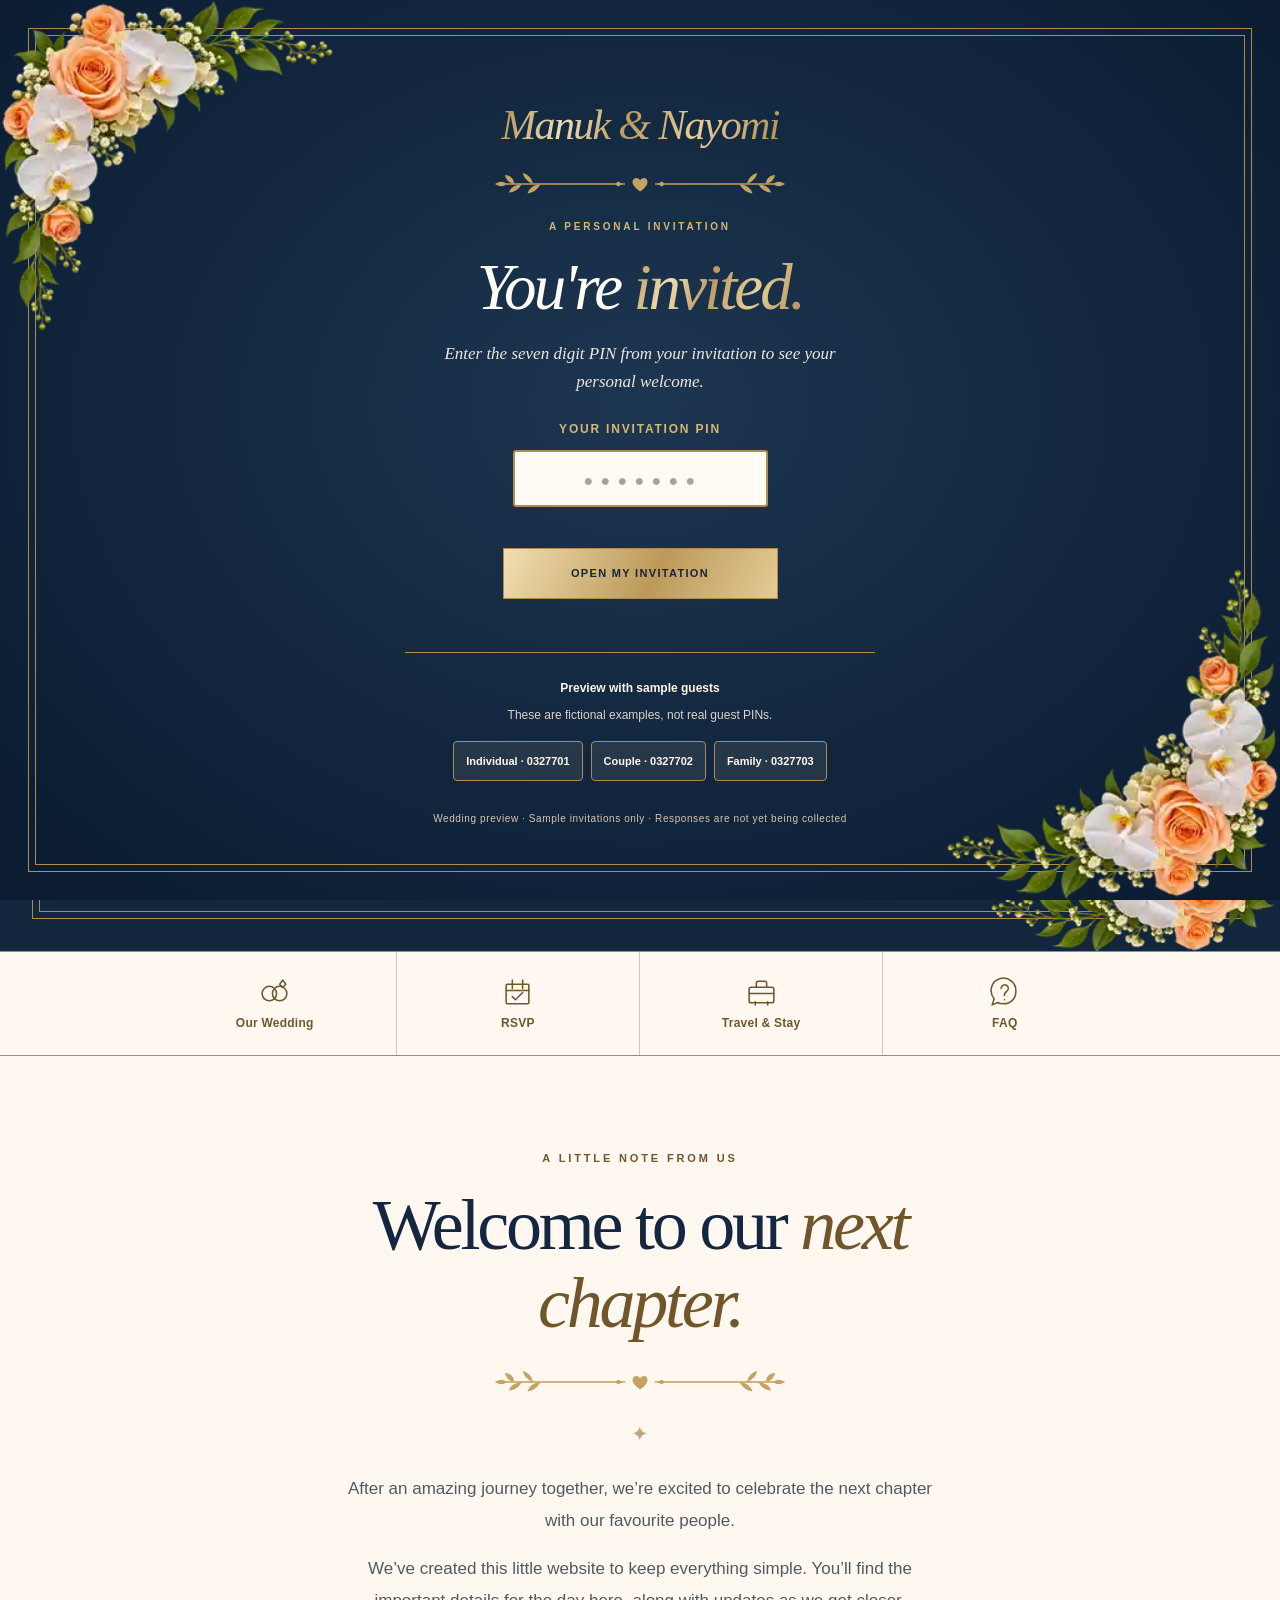
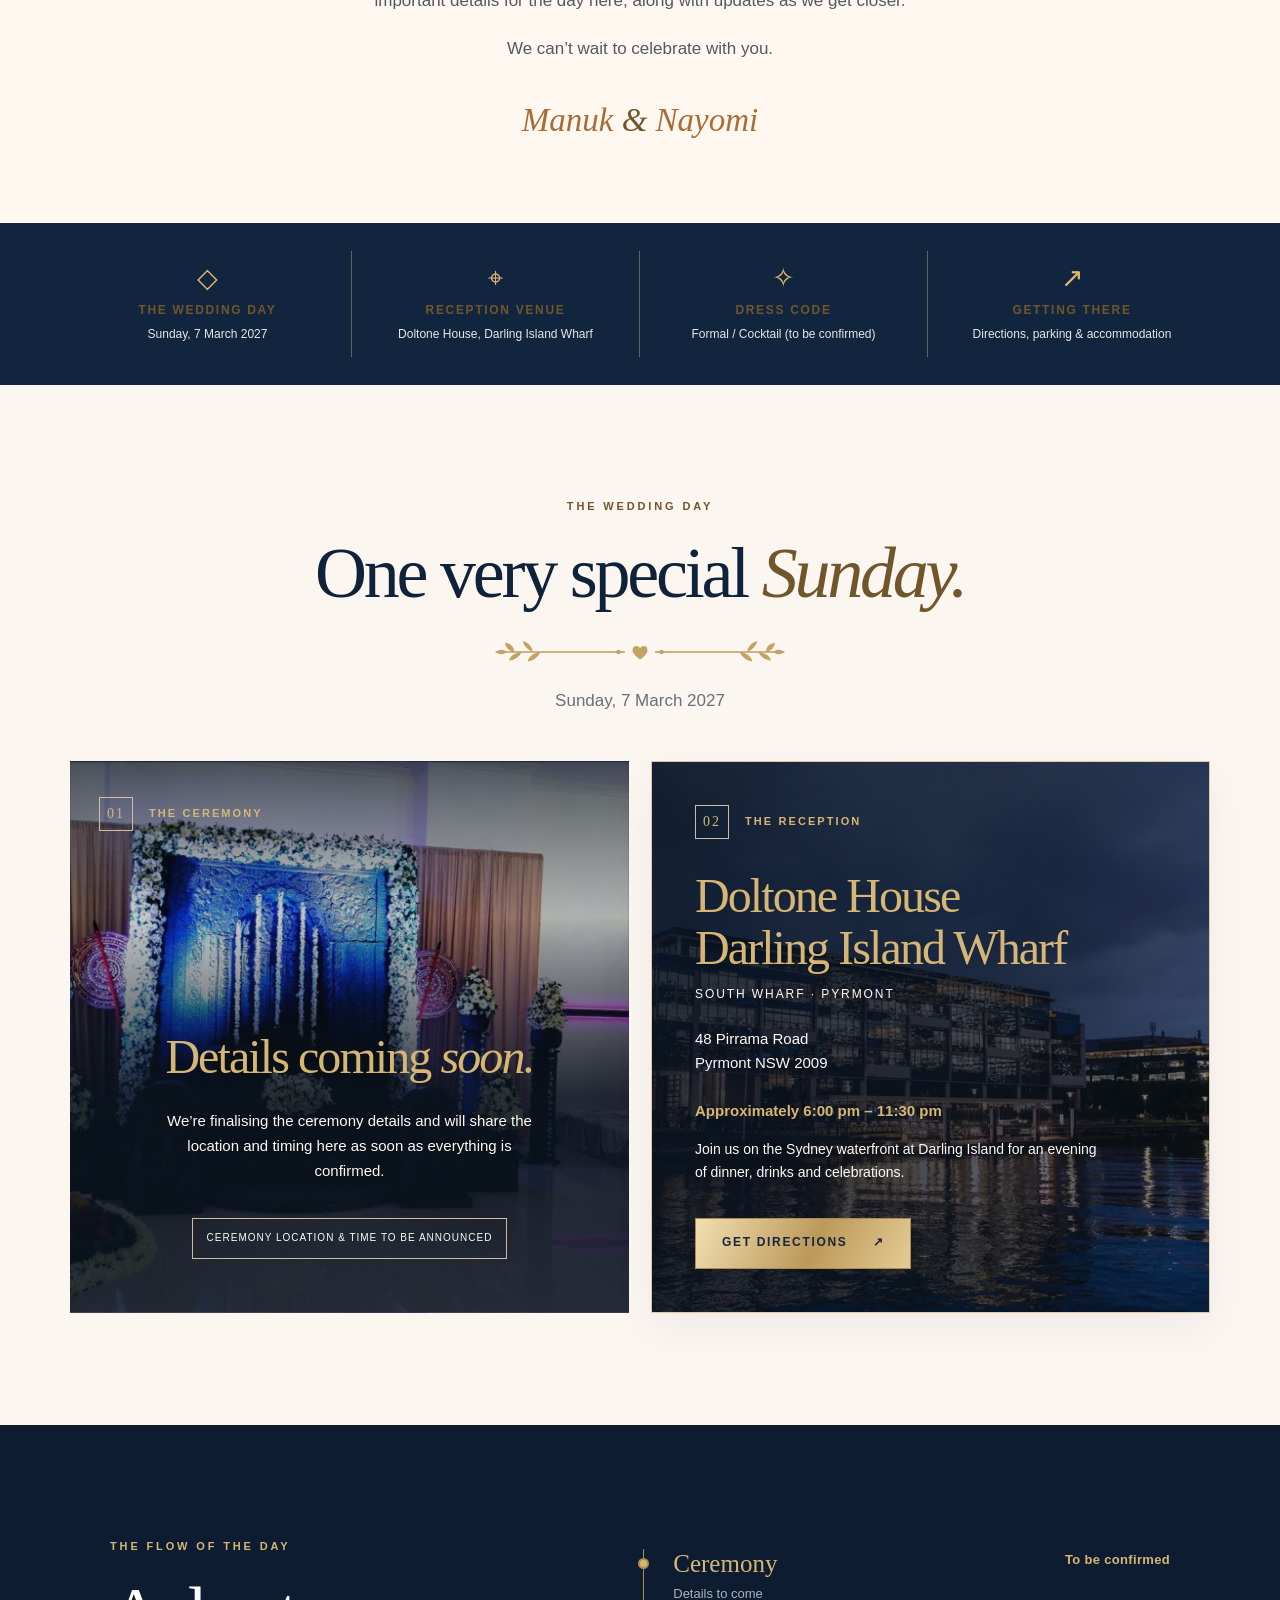
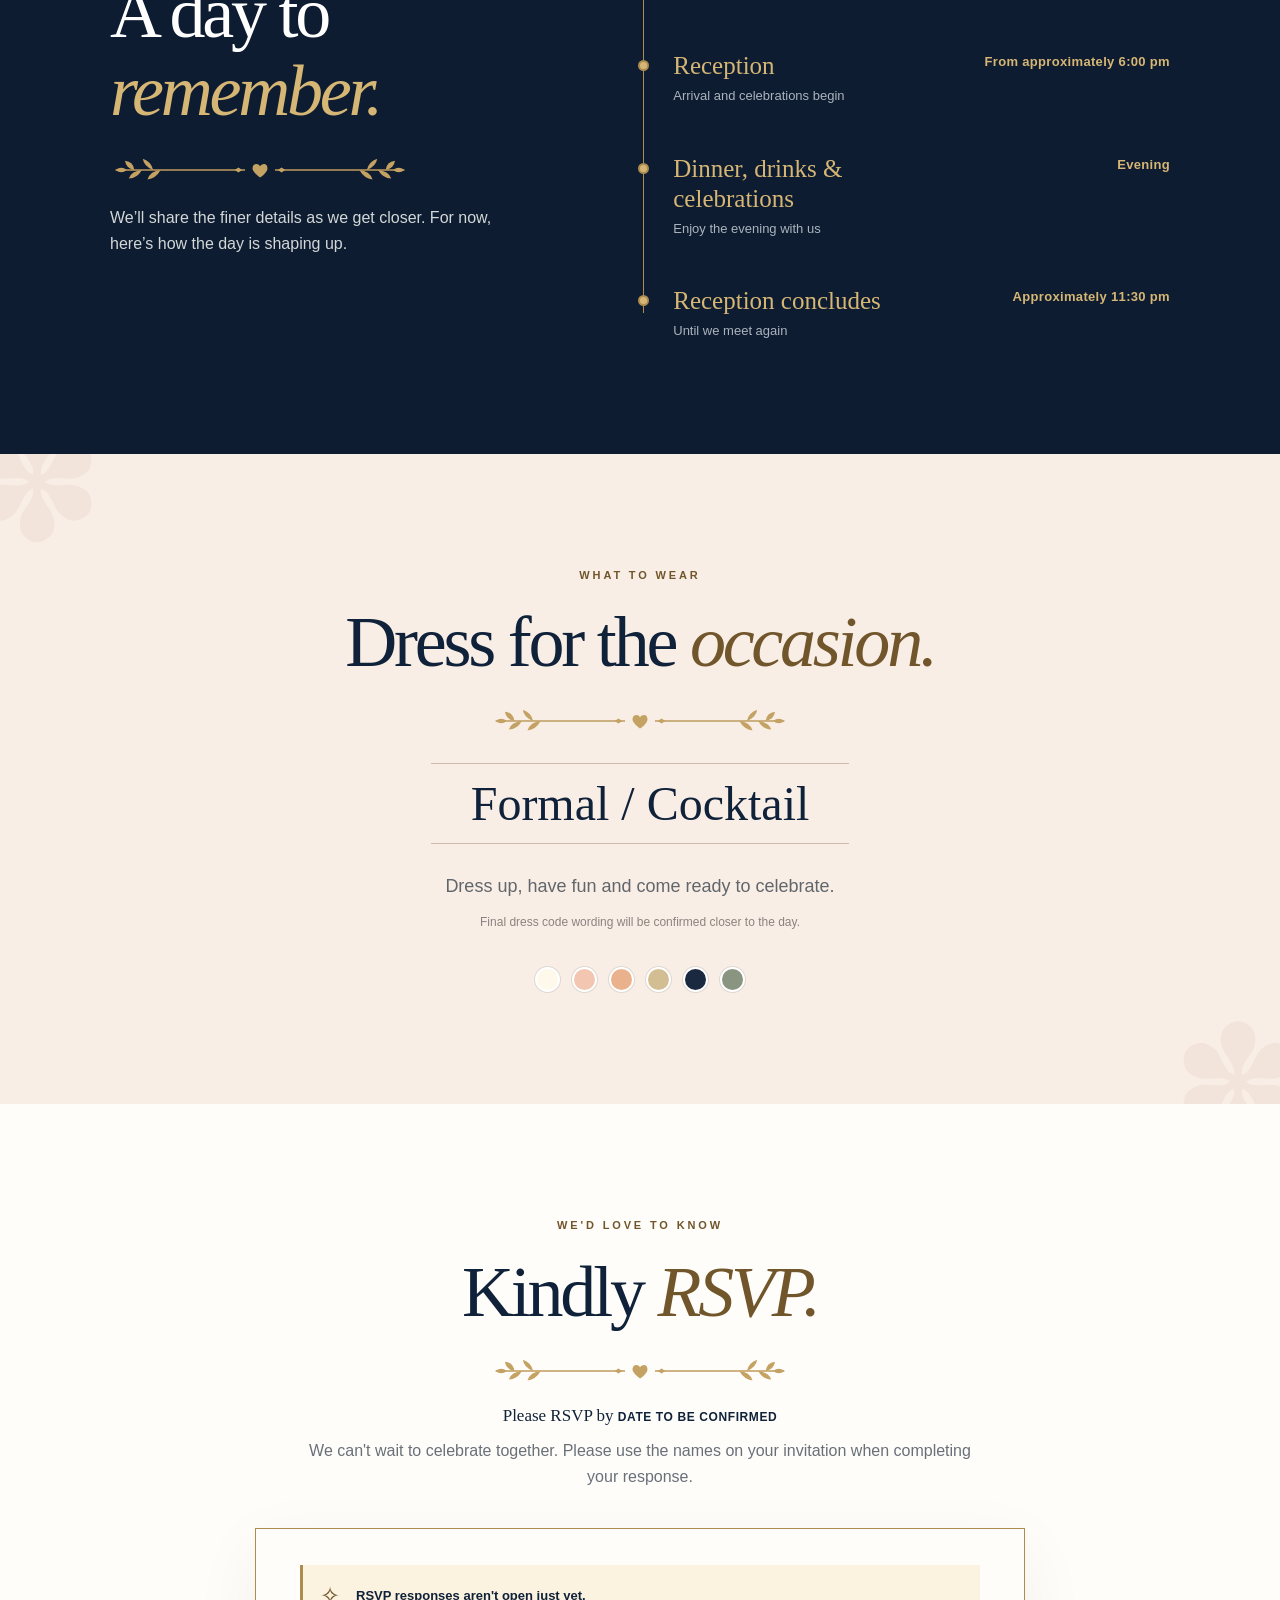
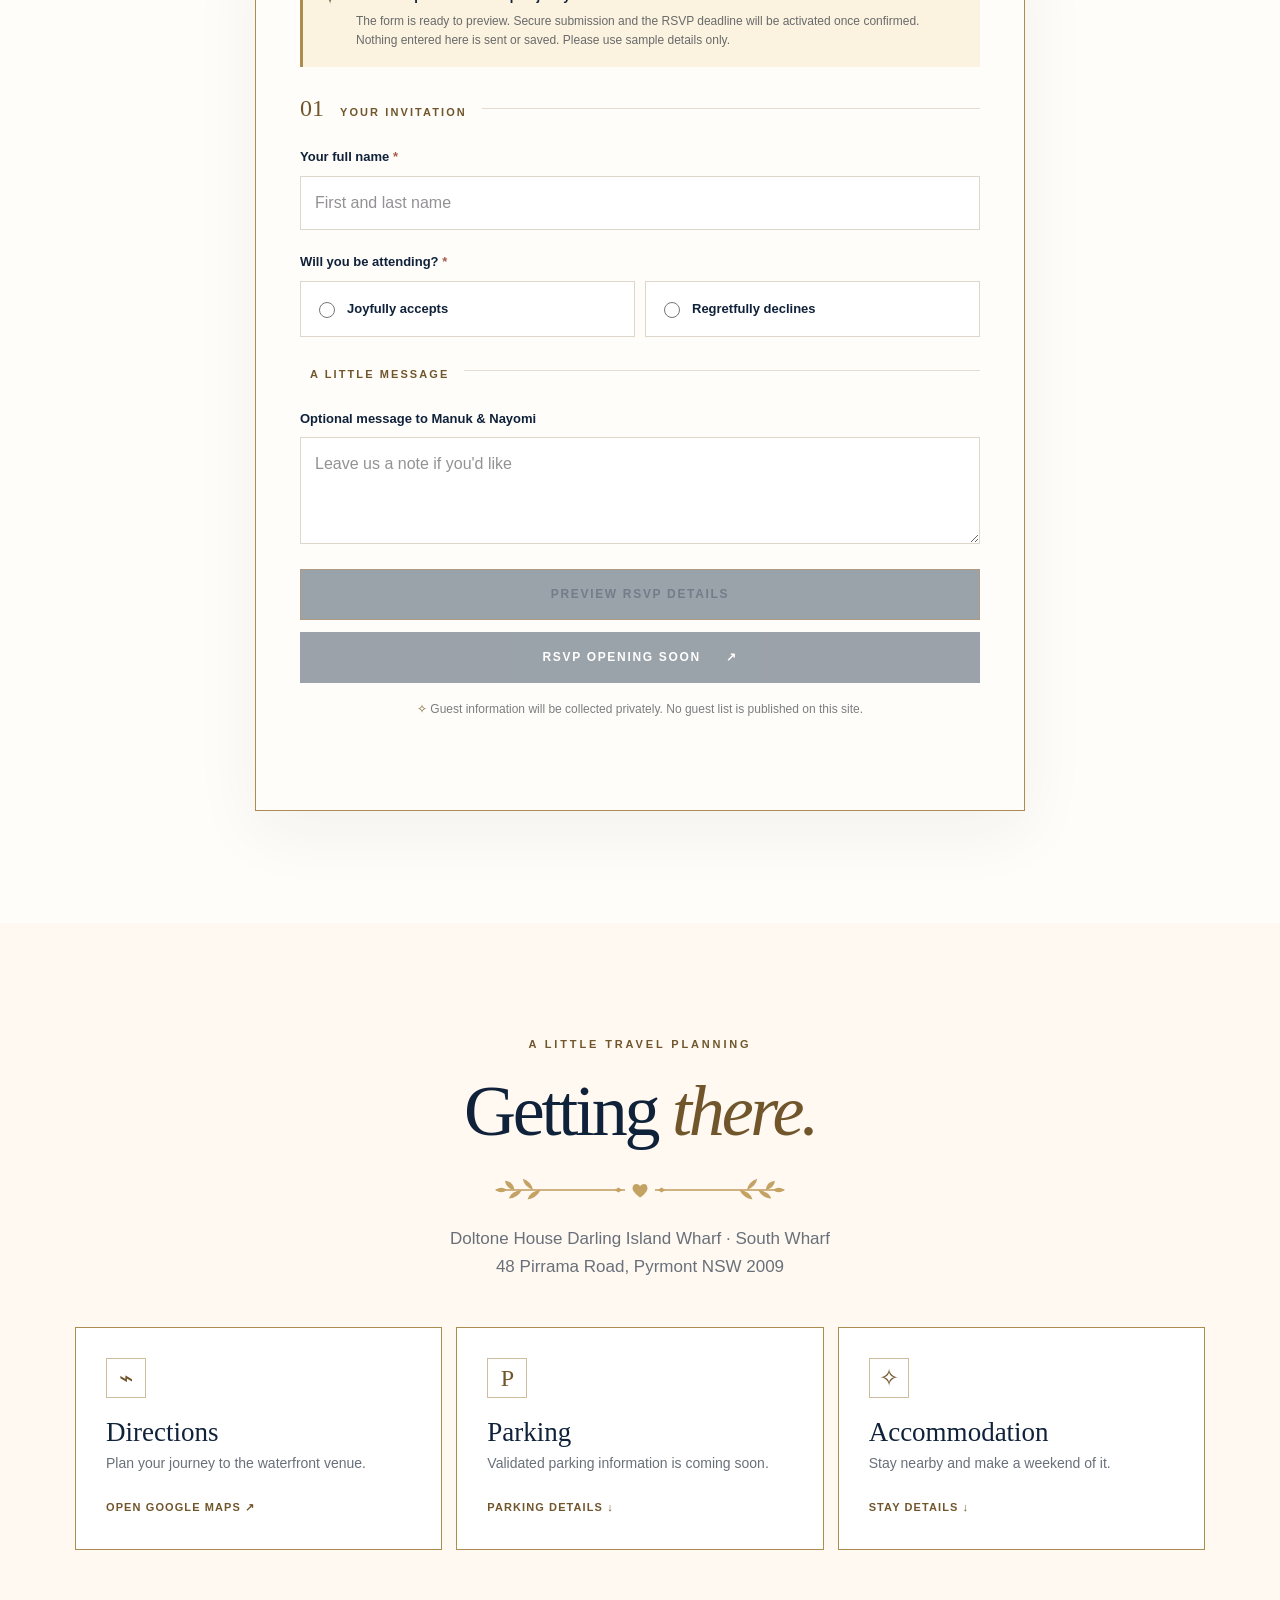
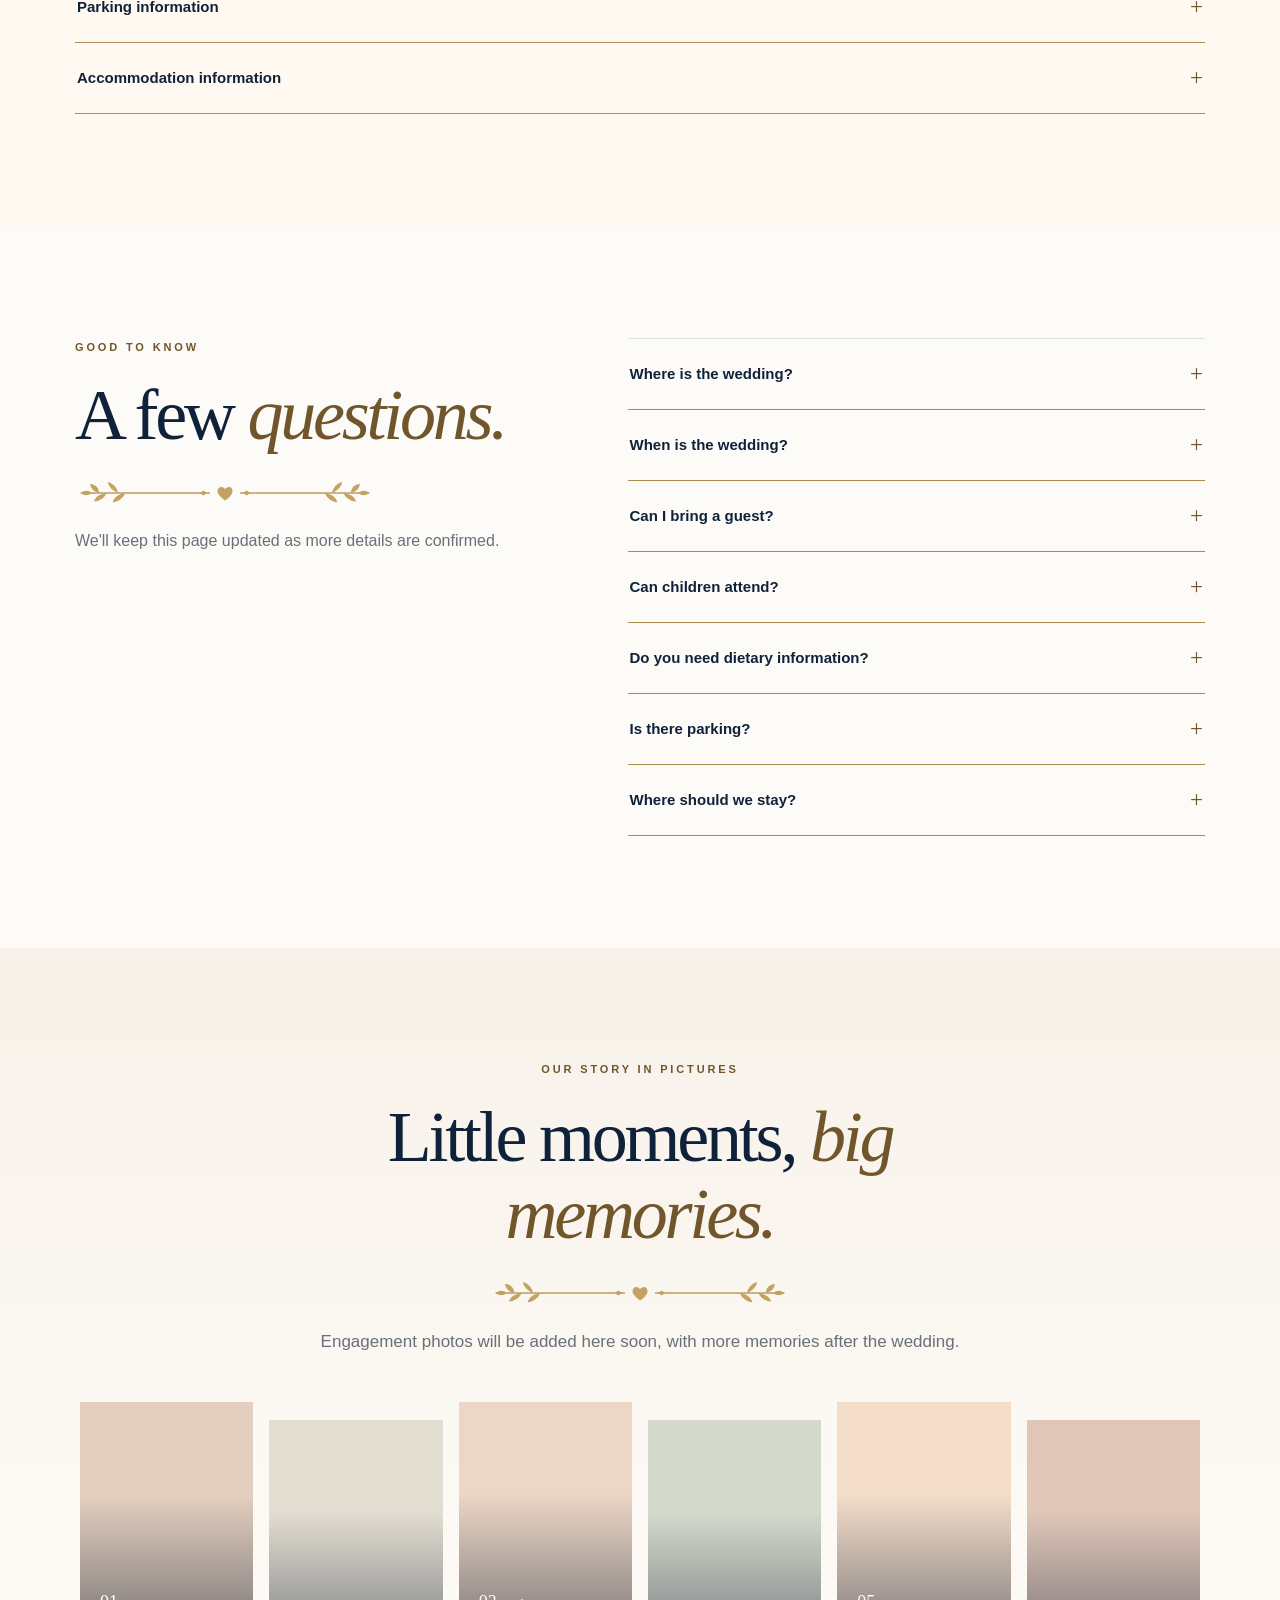
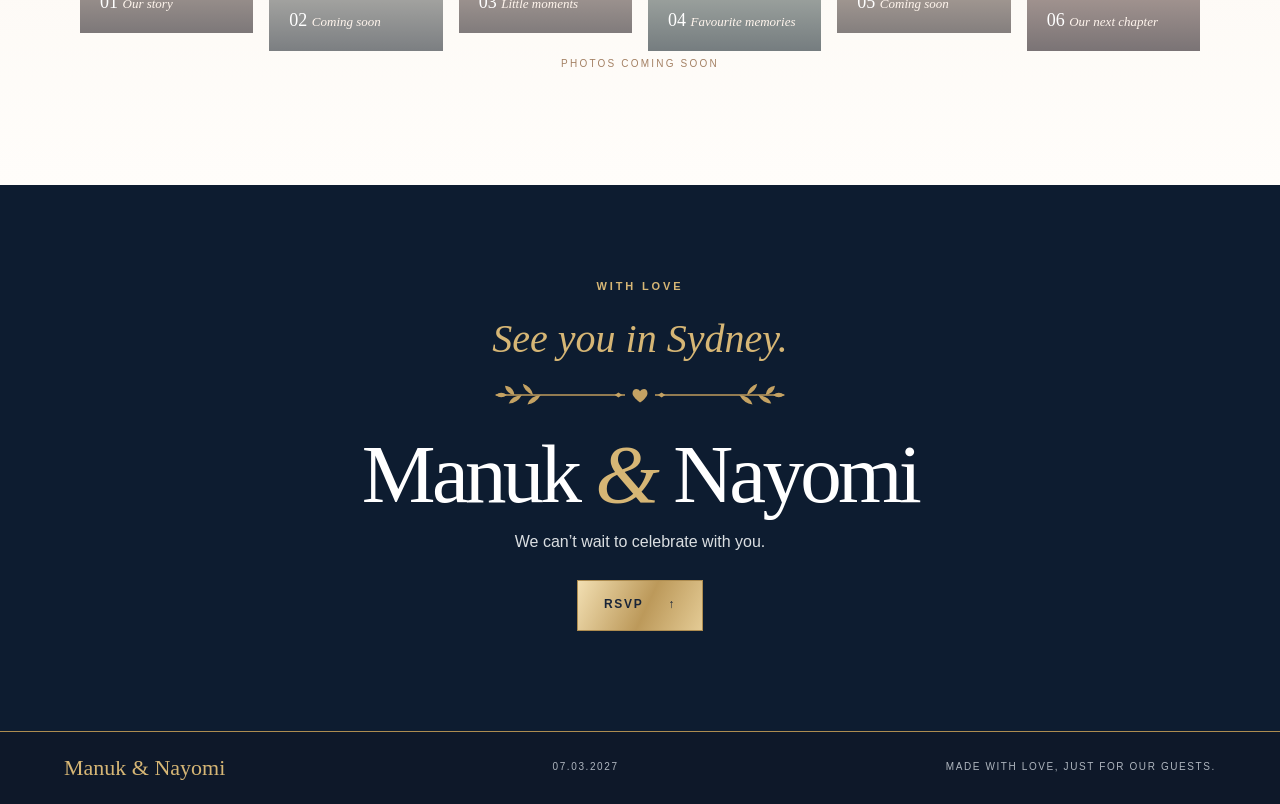
==== commit 7589dbc7: "Restore visible gold rules and add fuller foliage to wedding dividers" ====
--- a/manuk-nayomi/index.html
+++ b/manuk-nayomi/index.html
@@ -10,12 +10,24 @@
   <title>Manuk &amp; Nayomi | 7 March 2027</title>
   <meta name="description" content="Wedding information for invited guests of Manuk and Nayomi, Sunday 7 March 2027, Sydney.">
   <link rel="icon" href="florals.svg" type="image/svg+xml">
-  <link rel="stylesheet" href="wedding.css?v=stationery-1">
+  <link rel="stylesheet" href="wedding.css?v=leaf-lines-2">
   <script defer src="wedding.js"></script>
-  <script defer src="invite-demo.js?v=monogram-1"></script>
+  <script defer src="invite-demo.js?v=script-initials-1"></script>
 </head>
 <body class="invitation-preview-locked">
-  <div id="wedding-transition" aria-hidden="true" inert><span>M <i>&amp;</i> N</span></div>
+  <div id="wedding-transition" aria-hidden="true" inert><svg viewBox="0 0 280 208" aria-hidden="true" focusable="false">
+      <title>Manuk and Nayomi monogram</title>
+      <defs>
+        <linearGradient id="crest-foil" x2=".94" y2=".3"><stop stop-color="#bc9657"/><stop offset=".3" stop-color="#f3dfaf"/><stop offset=".5" stop-color="#c2a064"/><stop offset=".76" stop-color="#eddaa9"/><stop offset="1" stop-color="#bf9b5d"/></linearGradient>
+      </defs>
+      <g fill="url(#crest-foil)">
+        <!-- M, set high and to the left -->
+        <path d="M54 26H78L111 103L143 26H166V28Q156 28 156 34V119Q156 125 166 125V127H134V125Q144 125 144 119V35L106 127H104L67 40V115Q67 125 80 125V127H52V125Q64 125 64 115V36Q64 28 54 28Z"/>
+        <!-- N overlaps the lower right serif of the M -->
+        <path d="M141 83H163L217 163V97Q217 85 204 85V83H232V85Q220 85 220 97V184H217L155 94V170Q155 181 168 181V183H139V181Q152 181 152 170V96Q152 85 141 85Z"/>
+        <text x="100" y="171" text-anchor="middle" font-family="Georgia, 'Times New Roman', serif" font-style="italic" font-size="47">&amp;</text>
+      </g>
+    </svg></div>
   <a class="skip-link" href="#main">Skip to content</a>
   <div class="invite-gate" id="invite-gate" role="dialog" aria-modal="true" aria-labelledby="pin-title">
     <div class="gate-flowers gate-flowers-top" aria-hidden="true"></div>
@@ -77,6 +89,7 @@
       <div class="hero-florals" aria-hidden="true"></div>
       <div class="hero-inner">
         <p class="hero-overline">We’re getting married</p>
+        <span class="invitation-ornament" aria-hidden="true"></span>
         <p class="hero-intro" style="color: #d6b675">
           Kamal and Shirakthi Samarasinghe<br>
           and<br>
@@ -346,6 +359,7 @@
     <section class="closing">
       <p class="kicker kicker-gold">With love</p>
       <p class="closing-script">See you in Sydney.</p>
+        <span class="invitation-ornament" aria-hidden="true"></span>
       <h2>Manuk <em>&amp;</em> Nayomi</h2>
       <p>We can’t wait to celebrate with you.</p>
       <a class="button button-champagne" href="#rsvp">RSVP <span aria-hidden="true">↑</span></a>
--- a/manuk-nayomi/wedding.css
+++ b/manuk-nayomi/wedding.css
@@ -620,13 +620,11 @@
   opacity: 0;
   pointer-events: none;
 }
-#wedding-transition span {
-  padding: .22em .42em;
-  border-block: 1px solid var(--gold-edge);
-  color: #e4cb95;
-  font: italic clamp(52px, 10vw, 88px)/1.1 var(--serif);
-}
-#wedding-transition i { font-size: .63em; color: #bc995a; }
+#wedding-transition svg {
+  width: min(70vw, 360px);
+  height: auto;
+  overflow: visible;
+}
 @media (prefers-reduced-motion: reduce) {
   #wedding-transition { display: none; }
 }
@@ -634,12 +632,12 @@
 /* Invitation stationery dividers */
 .invitation-ornament {
   display: block;
-  width: min(205px, 68%);
-  height: 22px;
+  width: min(300px, 78%);
+  height: 30px;
   margin: 16px auto 20px;
-  background: url("data:image/svg+xml,%3Csvg%20xmlns%3D%22http%3A%2F%2Fwww.w3.org%2F2000%2Fsvg%22%20viewBox%3D%220%200%20240%2024%22%3E%3Cdefs%3E%3ClinearGradient%20id%3D%22foil%22%3E%3Cstop%20stop-color%3D%22%2398753a%22%2F%3E%3Cstop%20offset%3D%22.32%22%20stop-color%3D%22%23d7bd82%22%2F%3E%3Cstop%20offset%3D%22.53%22%20stop-color%3D%22%23ae8947%22%2F%3E%3Cstop%20offset%3D%22.8%22%20stop-color%3D%22%23dec792%22%2F%3E%3Cstop%20offset%3D%221%22%20stop-color%3D%22%2398753a%22%2F%3E%3C%2FlinearGradient%3E%3Cg%20id%3D%22sprig%22%3E%3Cpath%20d%3D%22M5%2012h102%22%20fill%3D%22none%22%20stroke%3D%22url(%23foil)%22%20stroke-width%3D%221.2%22%2F%3E%3Cpath%20d%3D%22M9%2012Q4%207%200%2012q4%204%209%200Zm10%200Q13%204%209%204q1%206%2010%208Zm9%200q-7%208-13%208%202-6%2013-8Z%22%20fill%3D%22url(%23foil)%22%2F%3E%3C%2Fg%3E%3C%2Fdefs%3E%3Cuse%20href%3D%22%23sprig%22%2F%3E%3Cuse%20href%3D%22%23sprig%22%20transform%3D%22translate(240%200)%20scale(-1%201)%22%2F%3E%3Cpath%20d%3D%22M120%2018c-2-2-7-5.7-7-9.2%200-3.5%204.7-5.1%207-1.4%202.3-3.7%207-2.1%207%201.4%200%203.5-5%207.2-7%209.2Z%22%20fill%3D%22url(%23foil)%22%2F%3E%3C%2Fsvg%3E") center / contain no-repeat;
+  background: url("data:image/svg+xml,%3Csvg%20xmlns%3D%22http%3A%2F%2Fwww.w3.org%2F2000%2Fsvg%22%20viewBox%3D%220%200%20320%2032%22%3E%3Cdefs%3E%3Cg%20id%3D%22branch%22%20fill%3D%22%23c4a263%22%3E%3Cpath%20d%3D%22M6%2016H144%22%20fill%3D%22none%22%20stroke%3D%22%23bf9b5d%22%20stroke-width%3D%221.8%22%2F%3E%3Cpath%20d%3D%22M6%2016q6-5%2012%200-6%205-12%200zm20%200Q17%2014%2016%206q9%201%2010%2010zm8%200q-5%209-14%209%203-8%2014-9zm12%200Q36%2012%2035%204q9%203%2011%2012zm8%200q-5%209-14%2010%203-9%2014-10z%22%2F%3E%3Cpath%20d%3D%22m133%2016%204-2.7%204%202.7-4%202.7z%22%2F%3E%3C%2Fg%3E%3C%2Fdefs%3E%3Cuse%20href%3D%22%23branch%22%2F%3E%3Cuse%20href%3D%22%23branch%22%20transform%3D%22translate(320%200)%20scale(-1%201)%22%2F%3E%3Cpath%20fill%3D%22%23c4a263%22%20d%3D%22M160%2024c-2-2-8-6-8-10%200-5%206-6%208-2%203-4%208-3%208%202%200%204-6%209-8%2010Z%22%2F%3E%3C%2Fsvg%3E") center / contain no-repeat;
 }
 .schedule-intro .invitation-ornament, .faq-layout .invitation-ornament { margin-left: 0; }
 @media (max-width: 600px) {
-  .invitation-ornament { width: min(176px, 68%); }
-}
+  .invitation-ornament { width: min(260px, 78%); }
+}
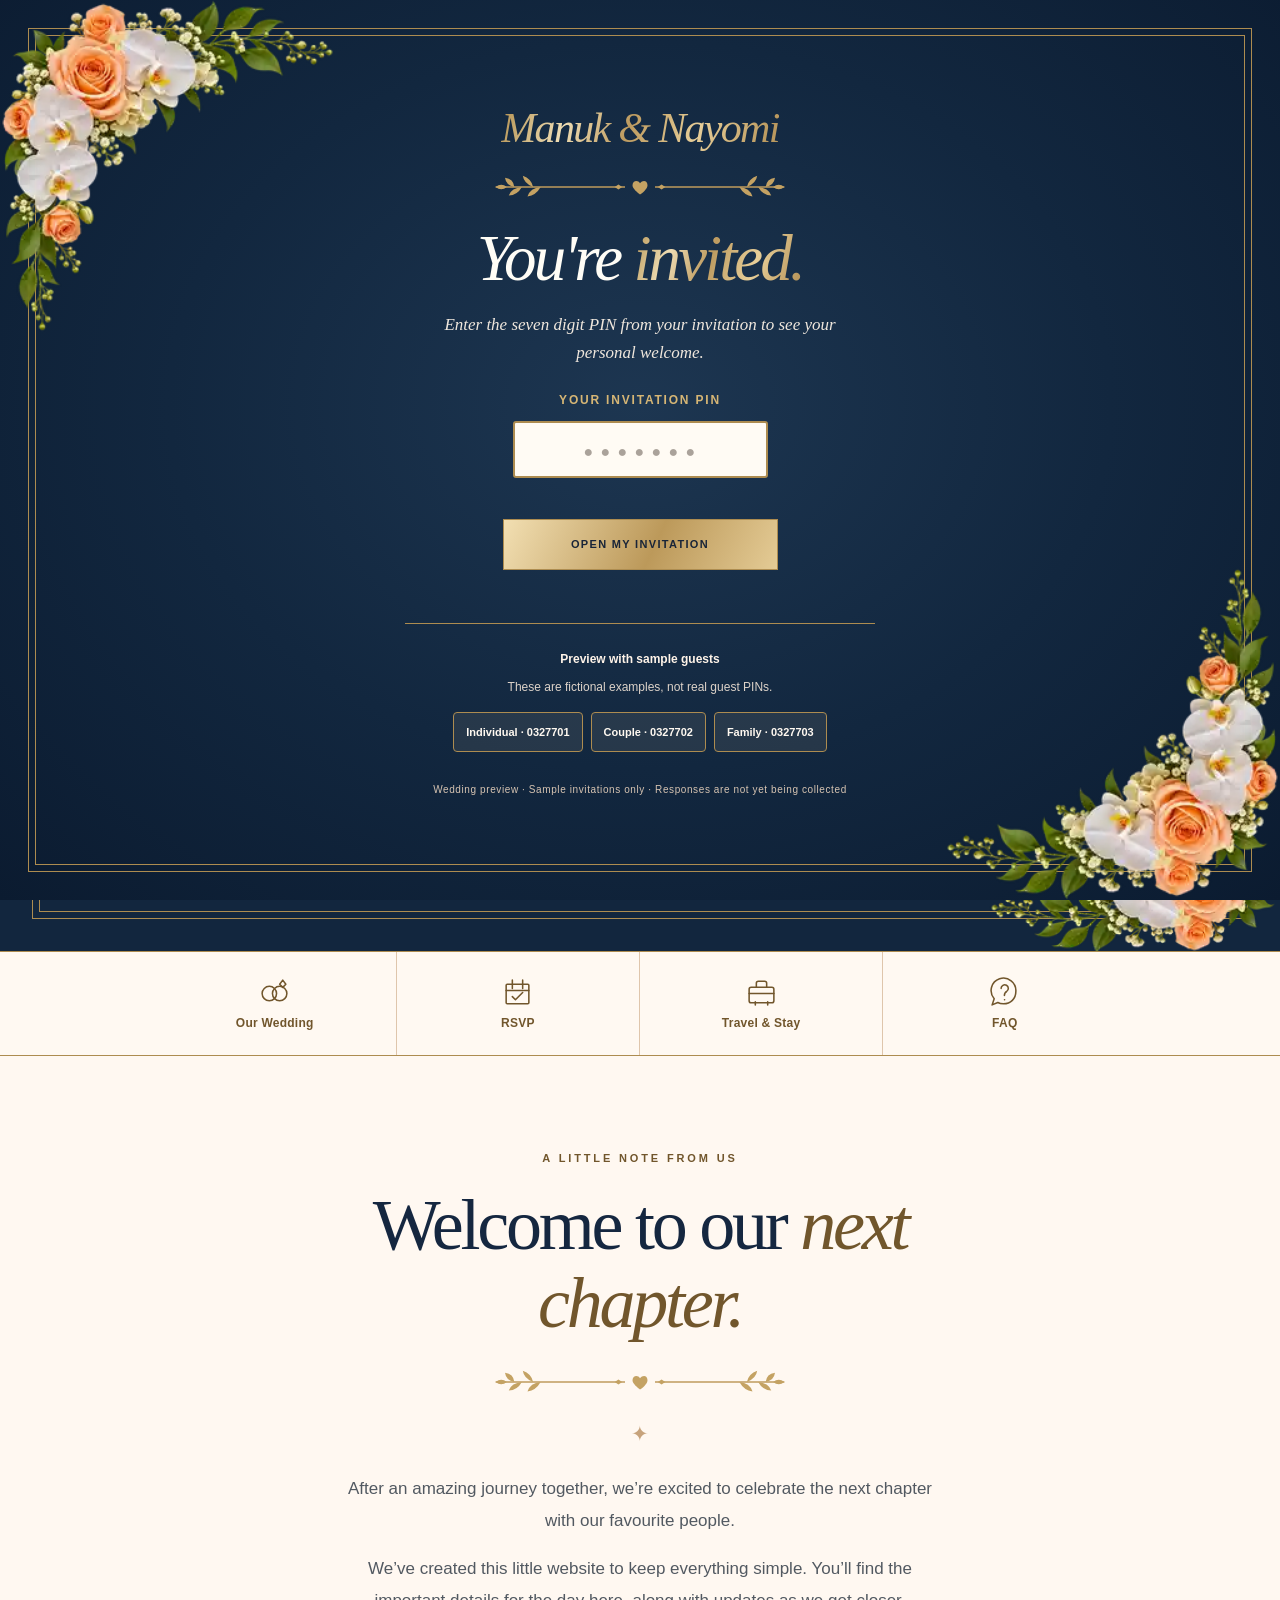
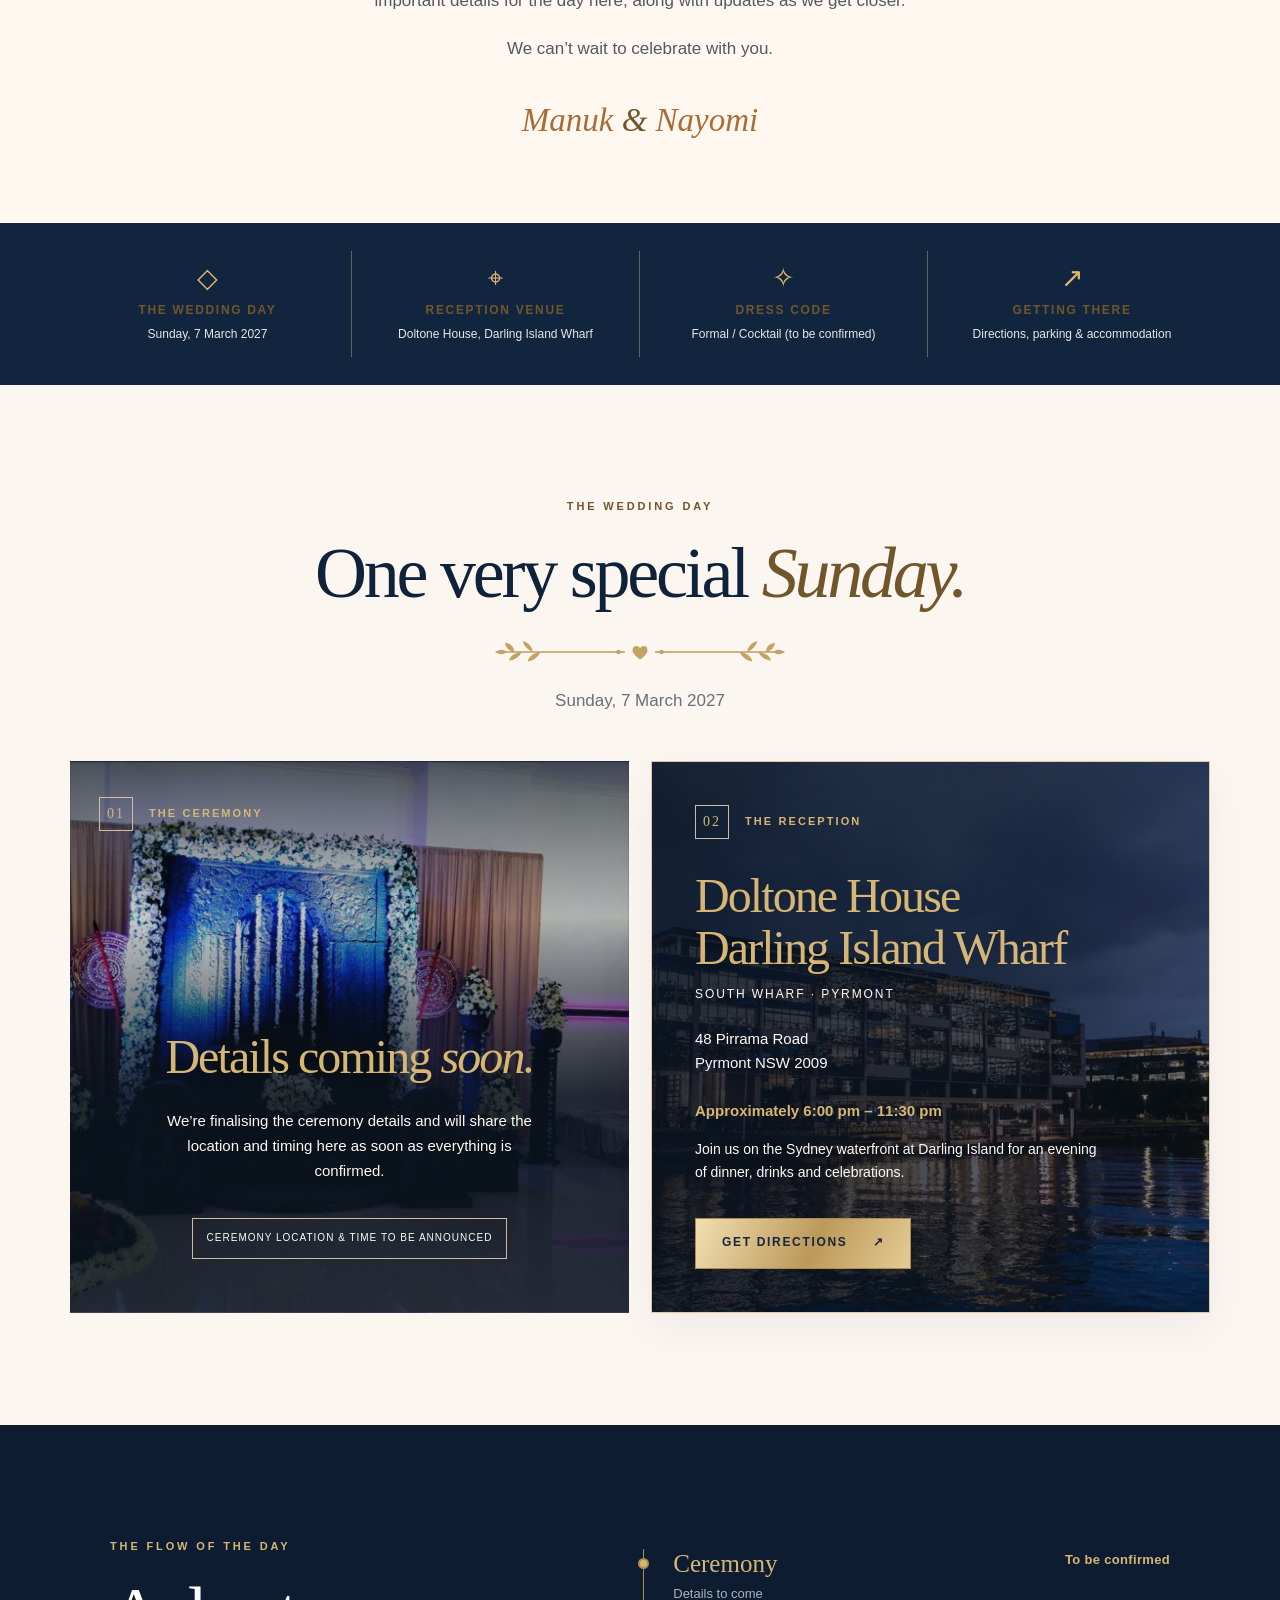
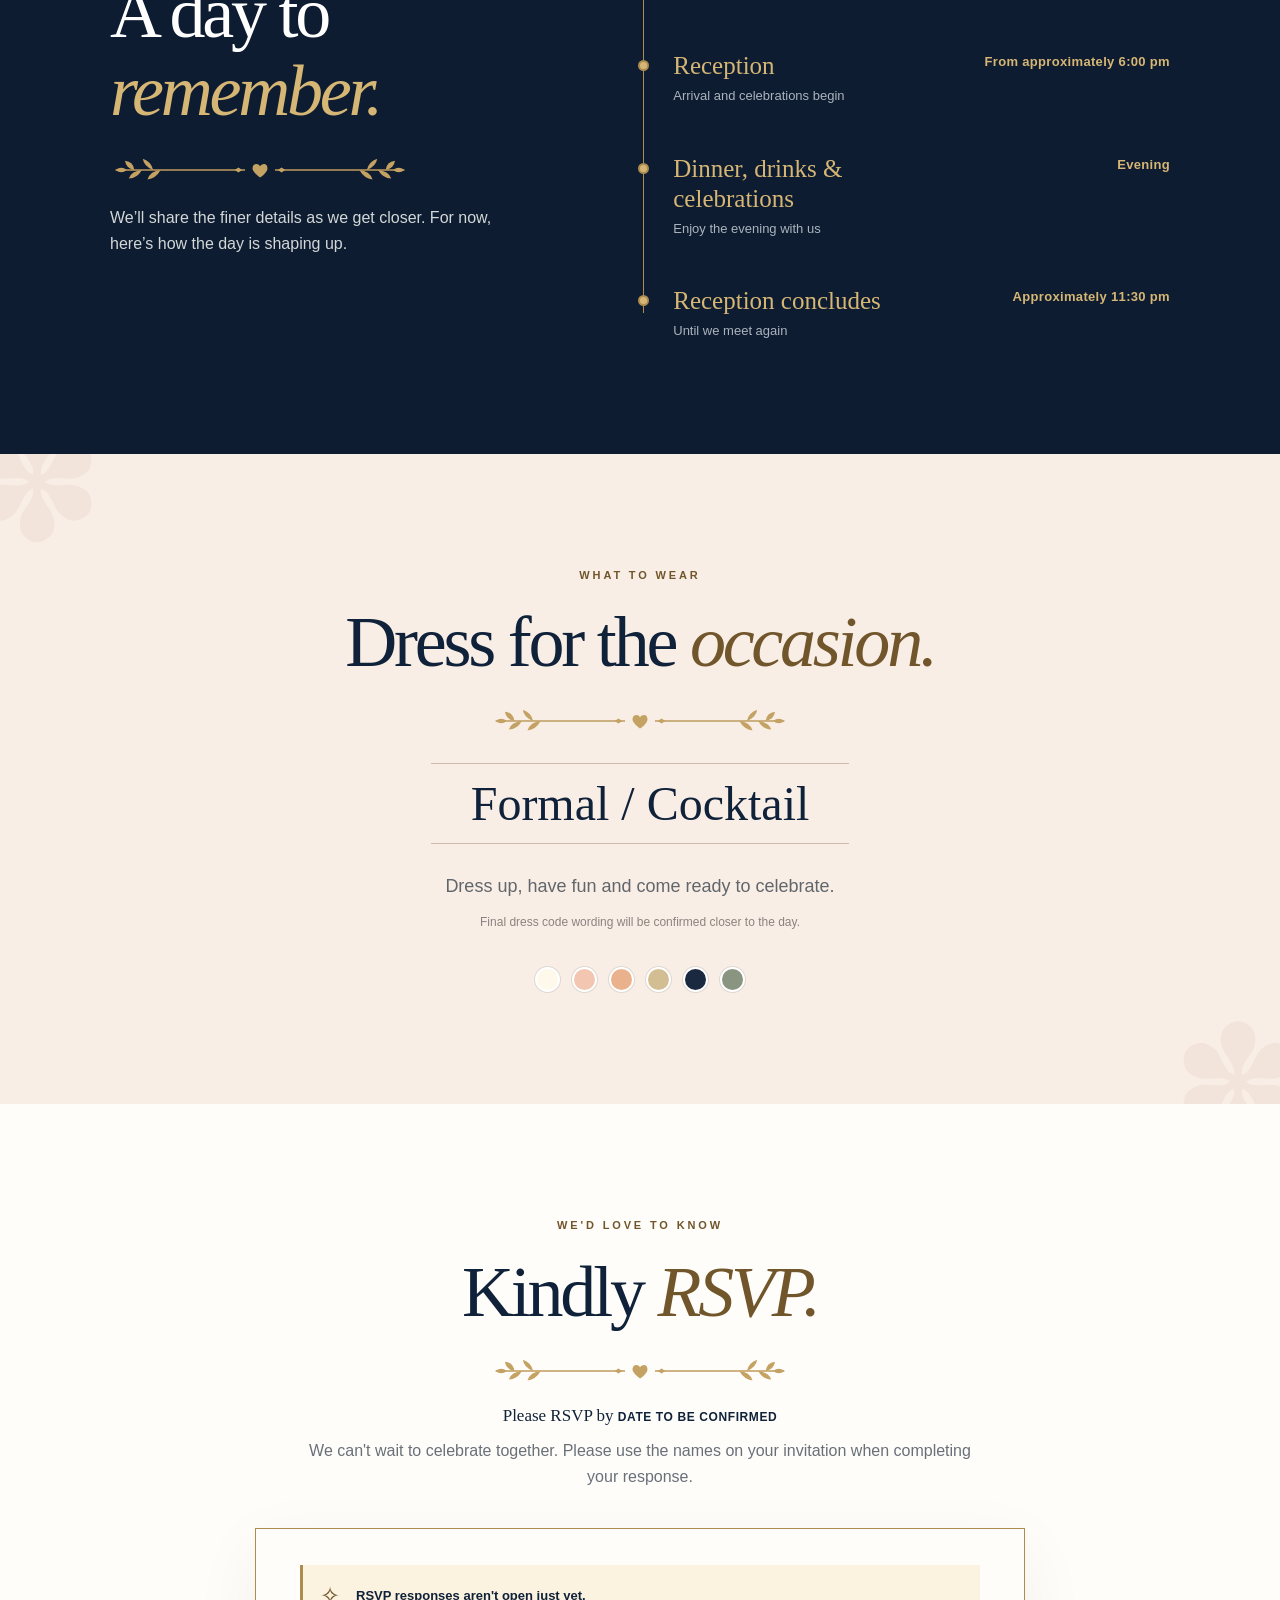
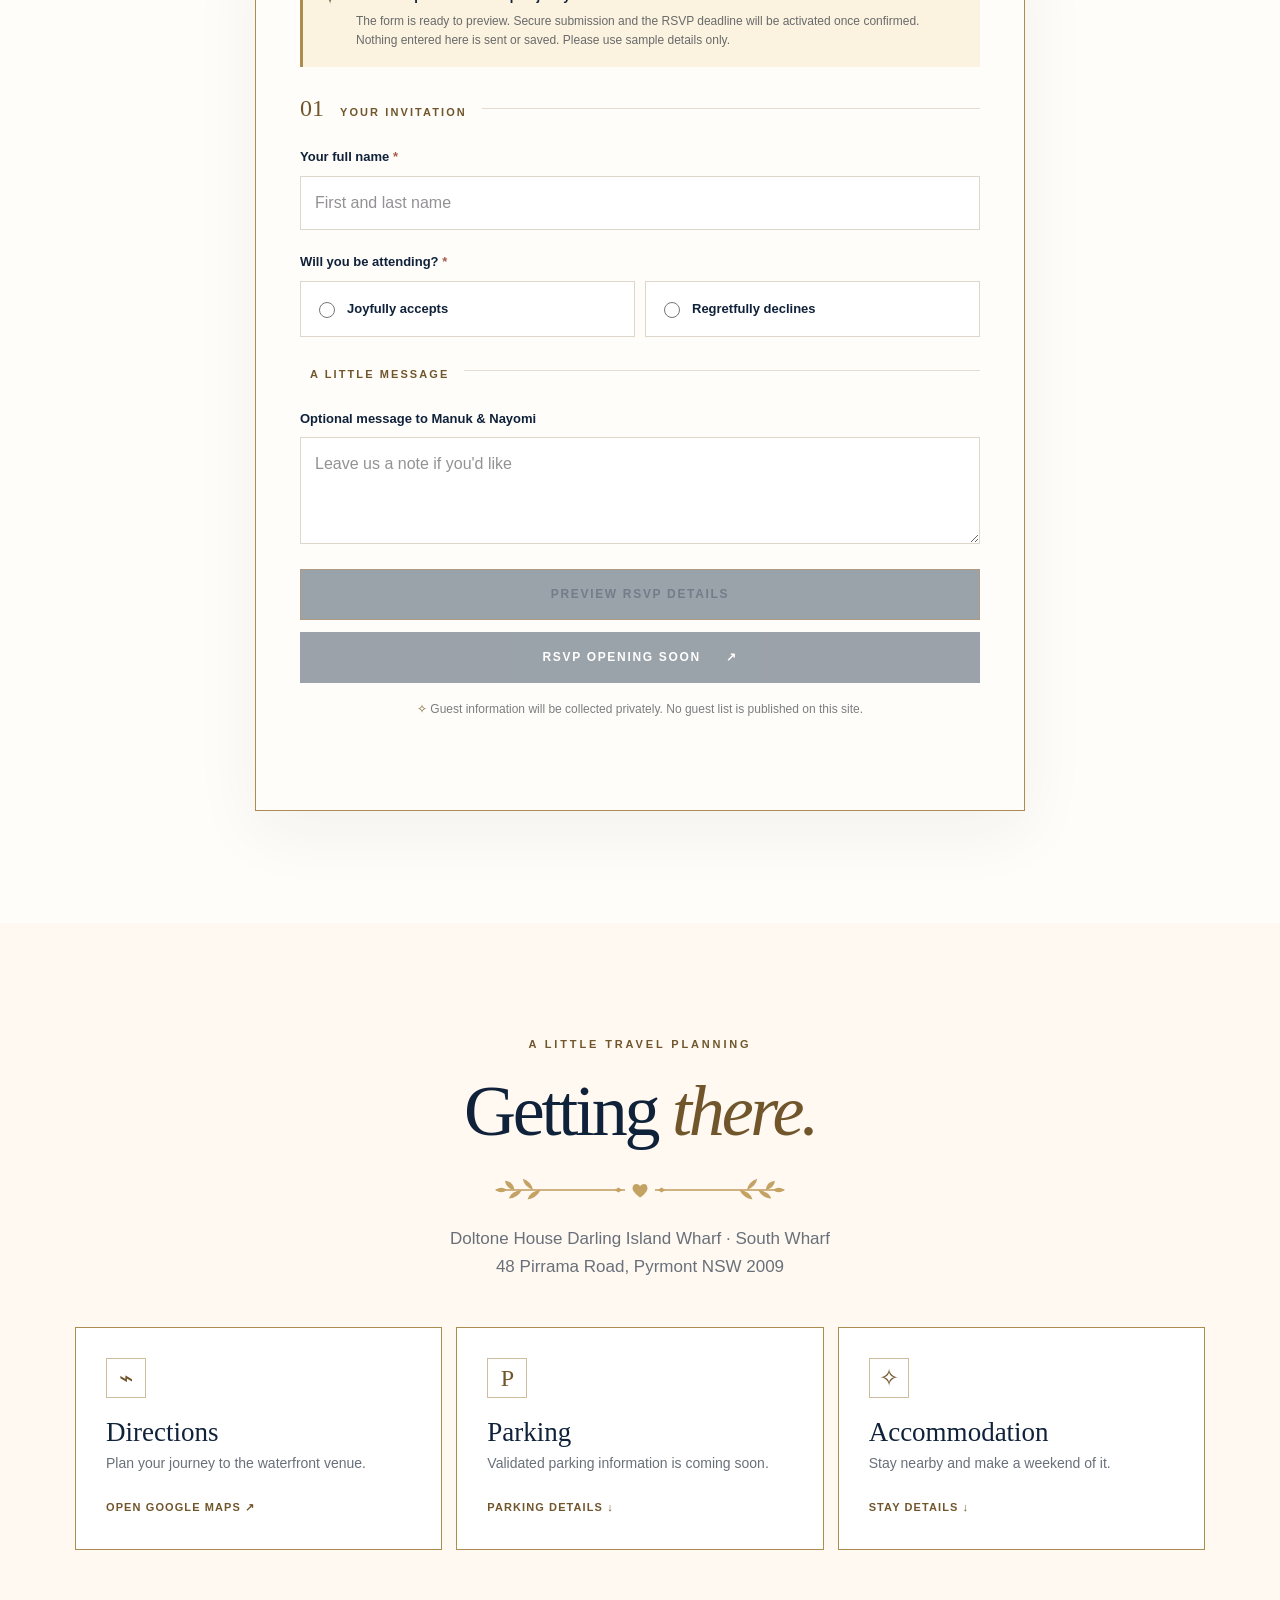
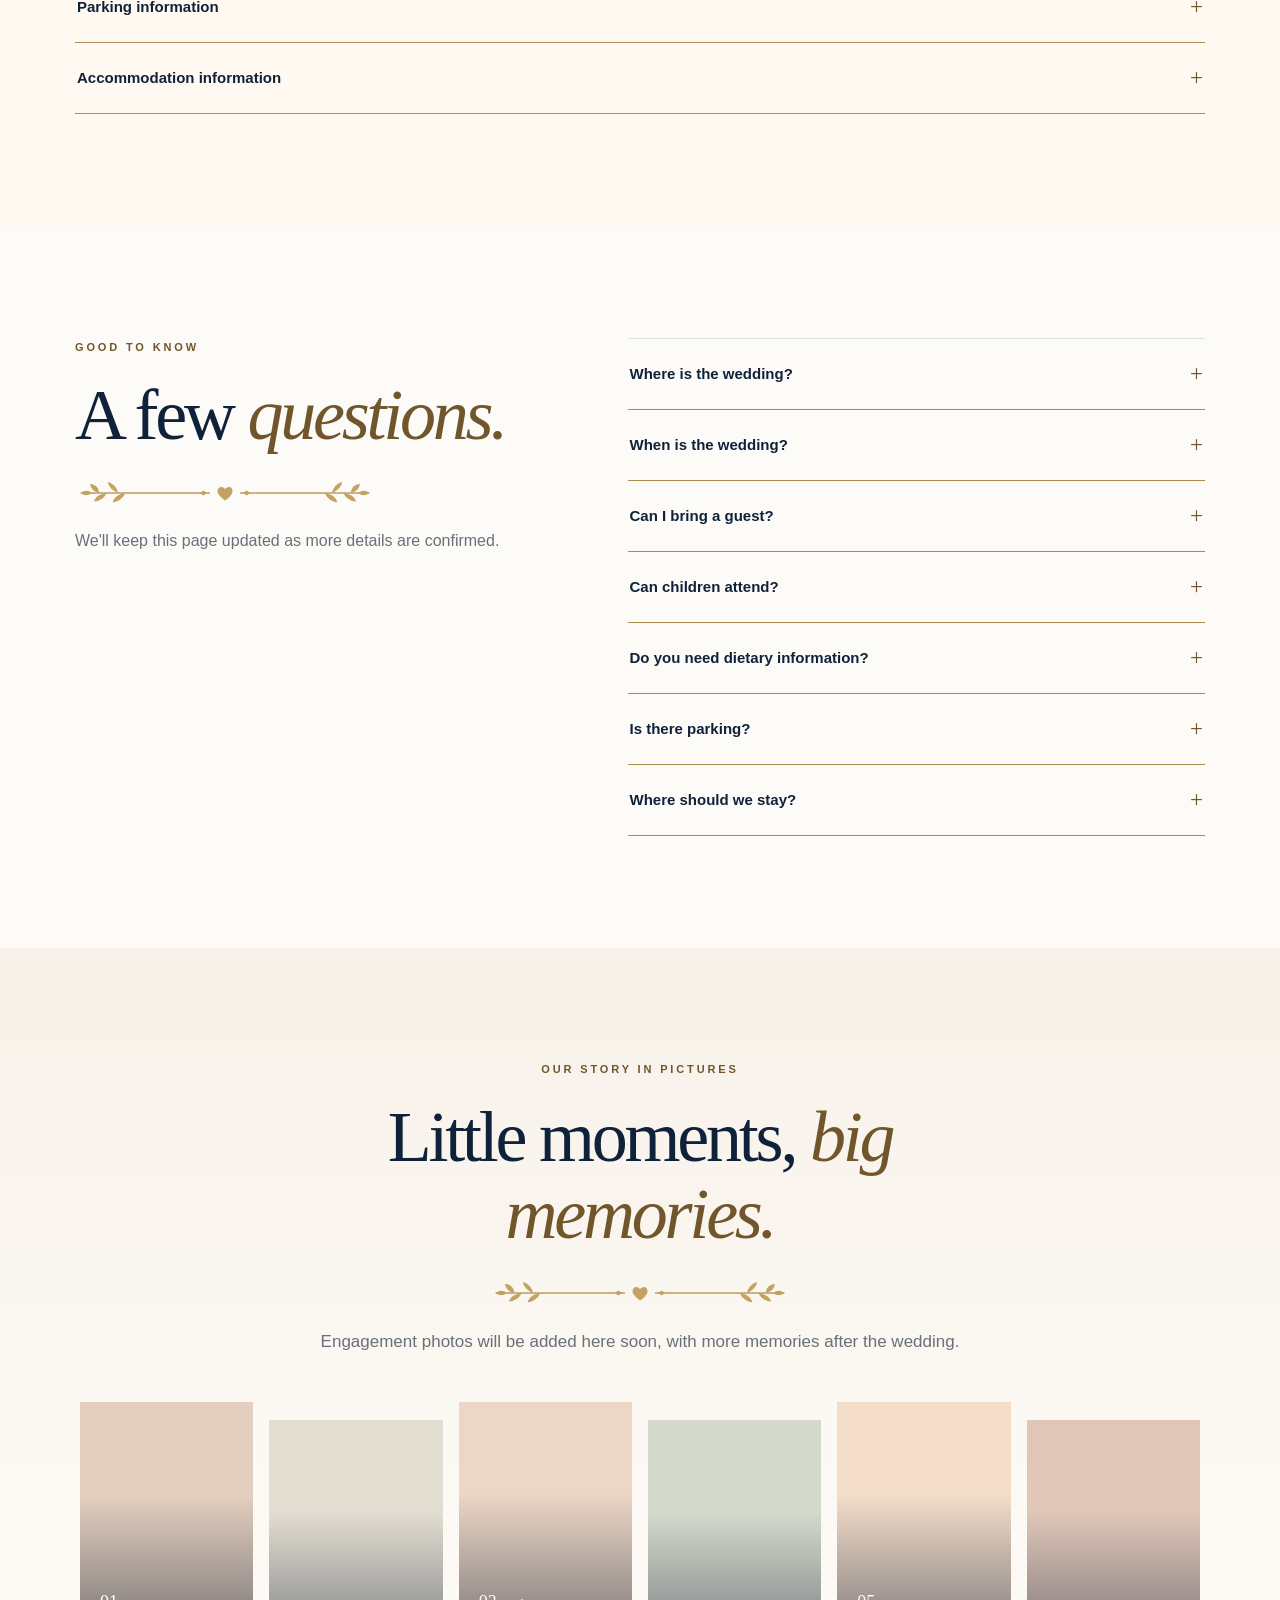
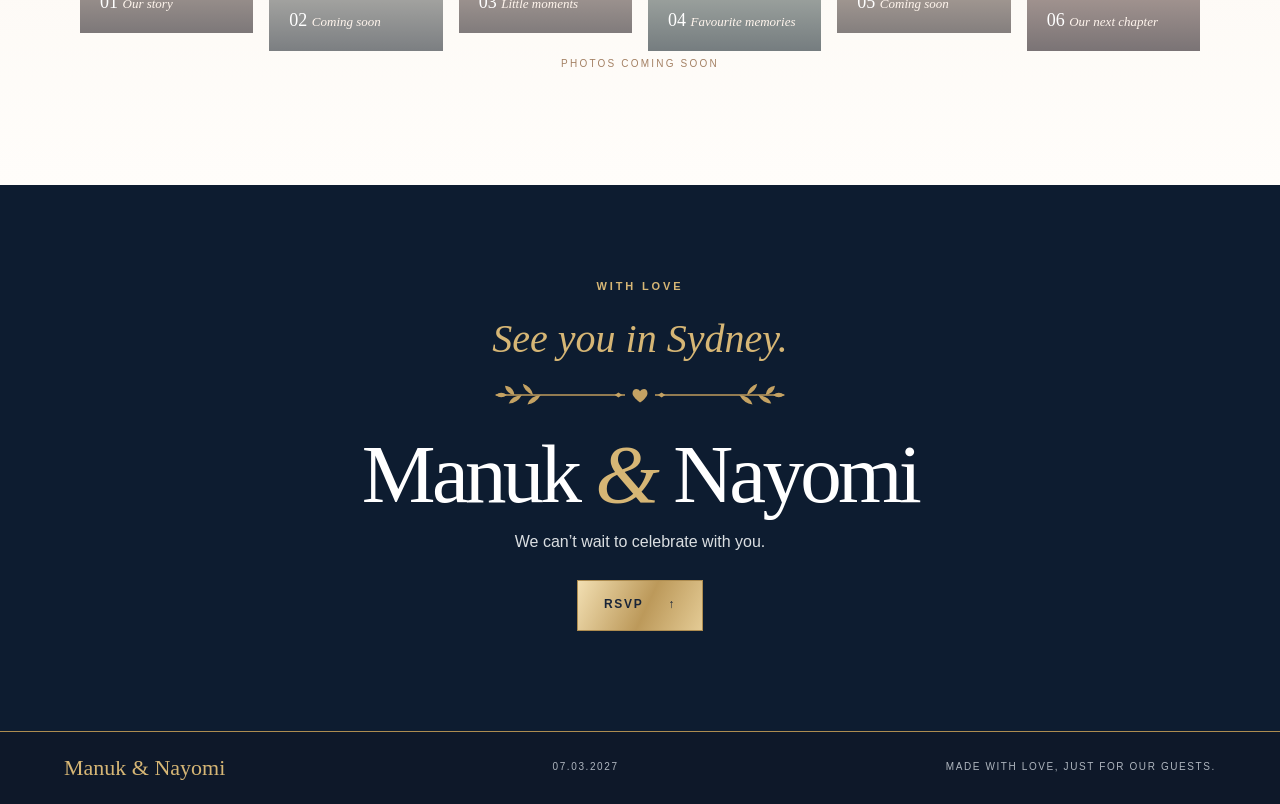
==== commit d5cea1fe: "Remove the personal invitation label from the PIN screen" ====
--- a/manuk-nayomi/index.html
+++ b/manuk-nayomi/index.html
@@ -35,7 +35,6 @@
       <div class="gate-brand">Manuk <em>&amp;</em> Nayomi</div>
       <span class="invitation-ornament" aria-hidden="true"></span>
       <div id="pin-entry">
-        <p class="gate-kicker">A personal invitation</p>
         <h2 id="pin-title">You're <em>invited.</em></h2>
         <p class="gate-description">Enter the seven digit PIN from your invitation to see your personal welcome.</p>
         <form id="invite-pin-form" autocomplete="off">
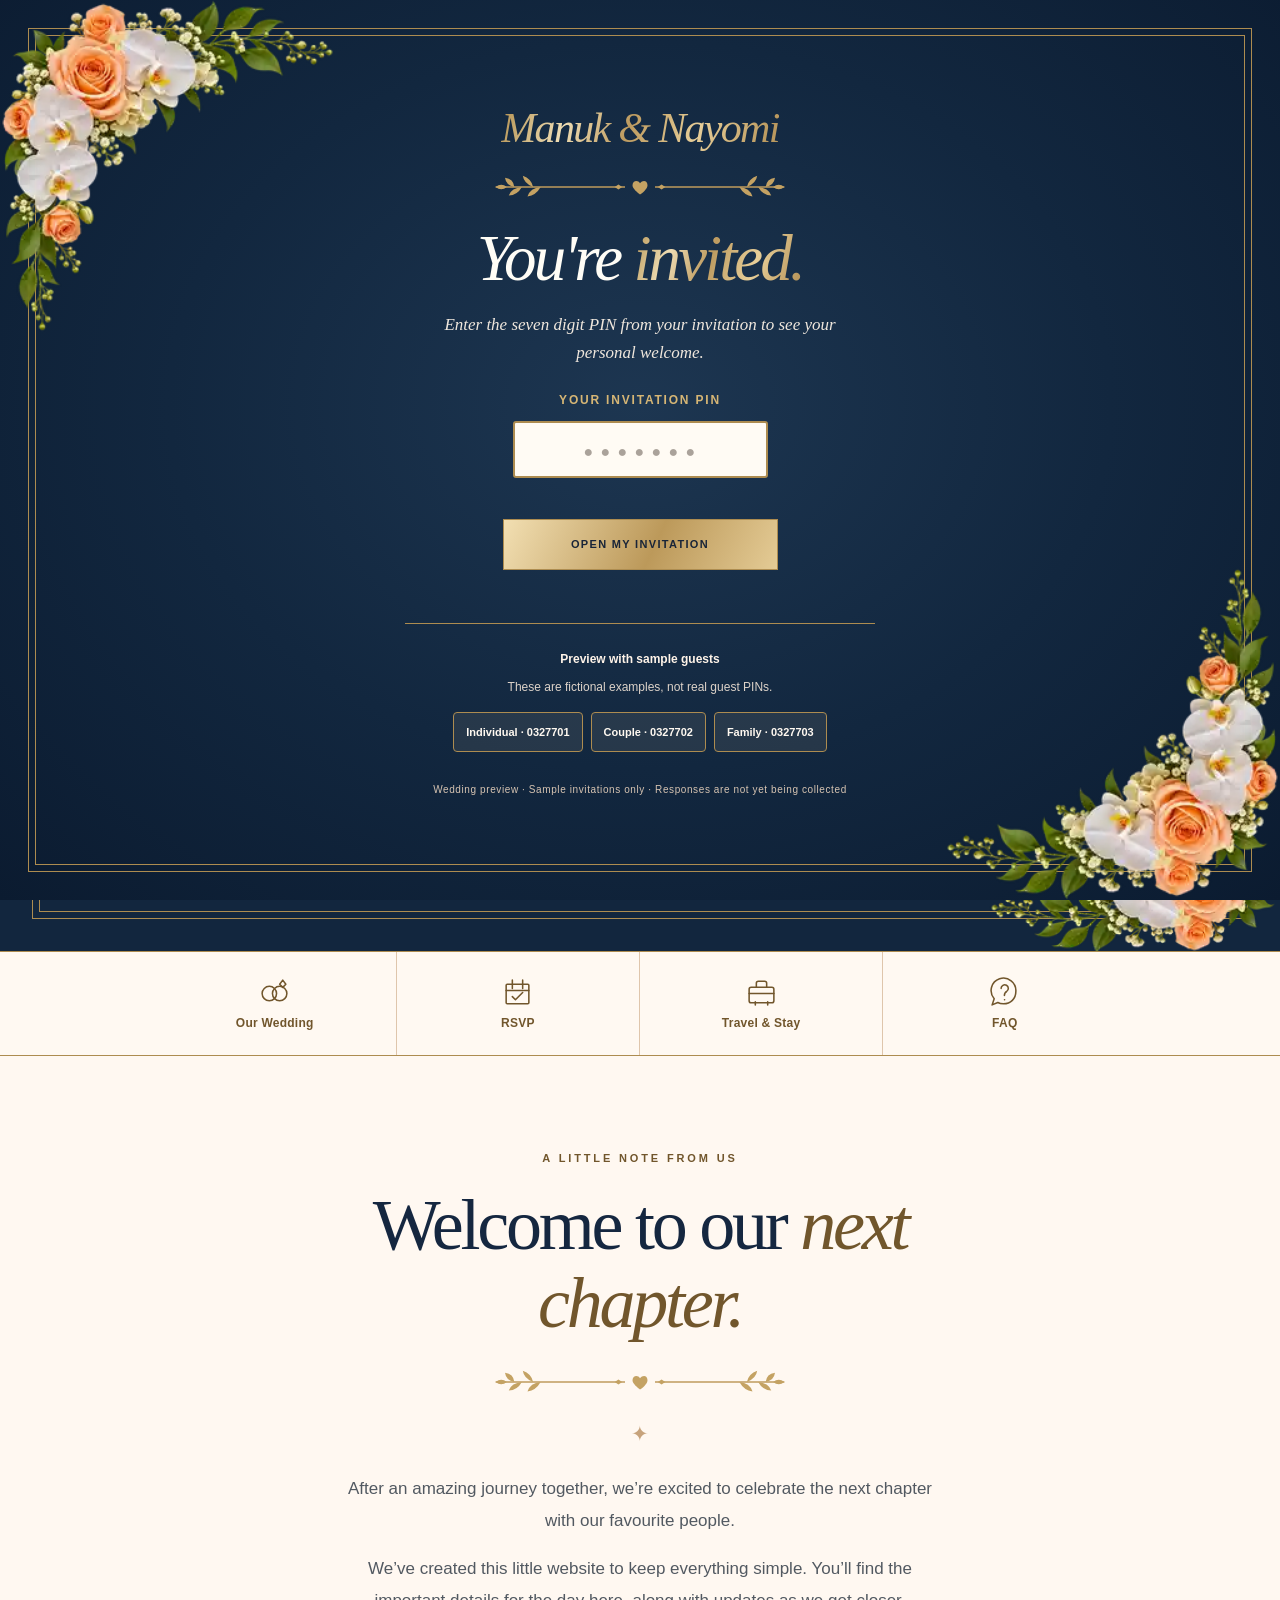
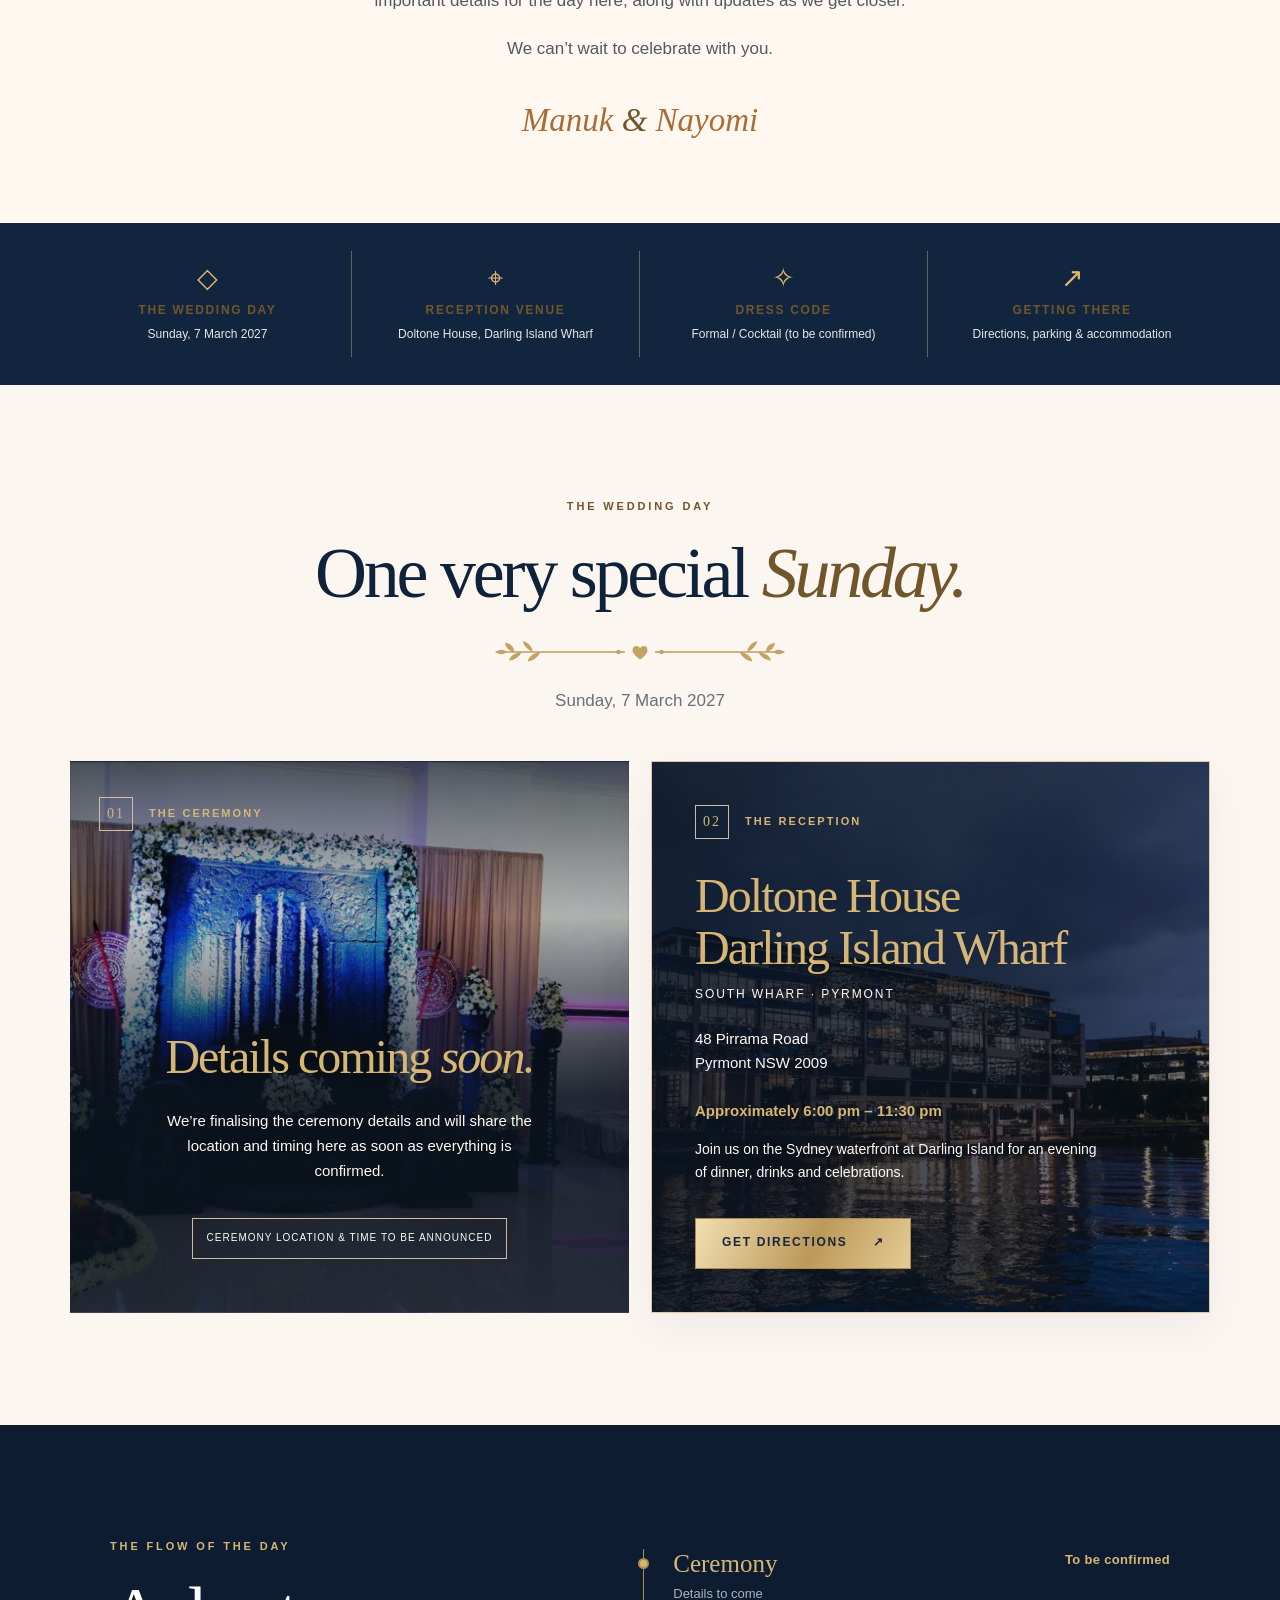
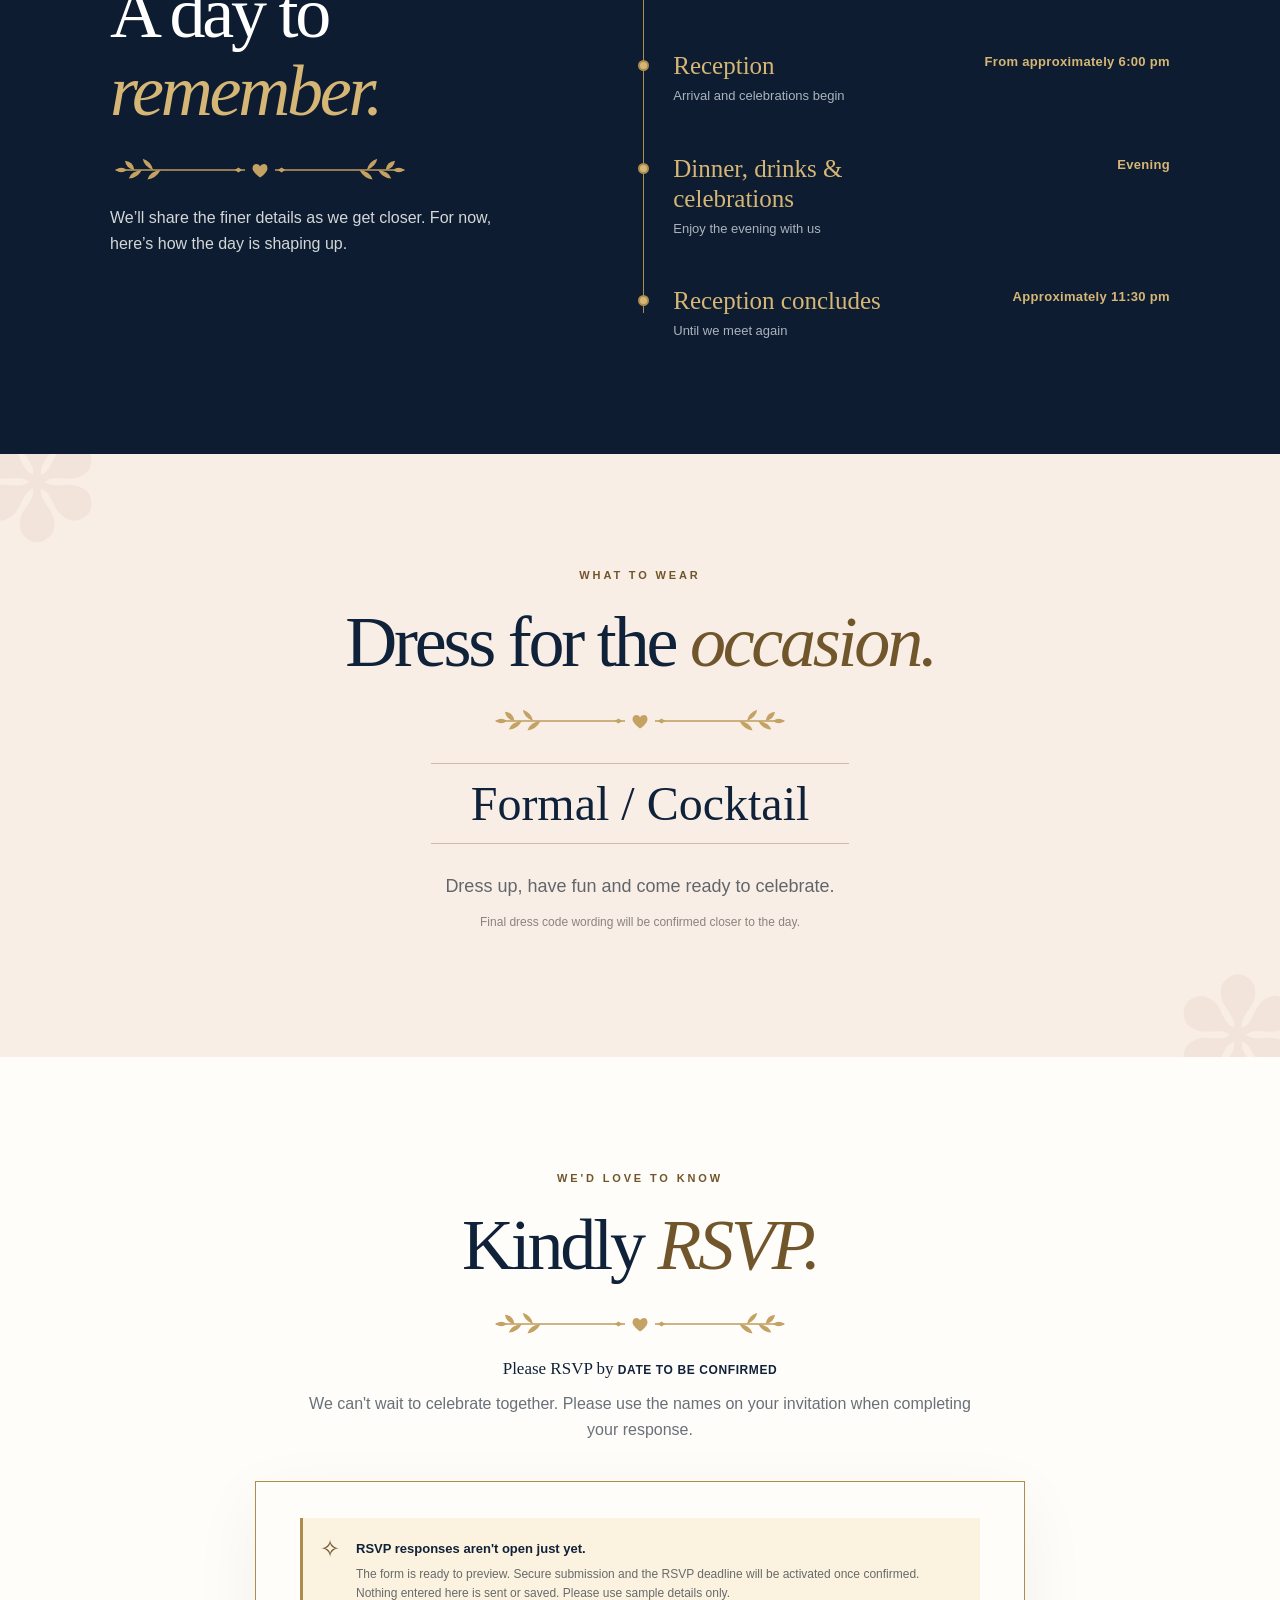
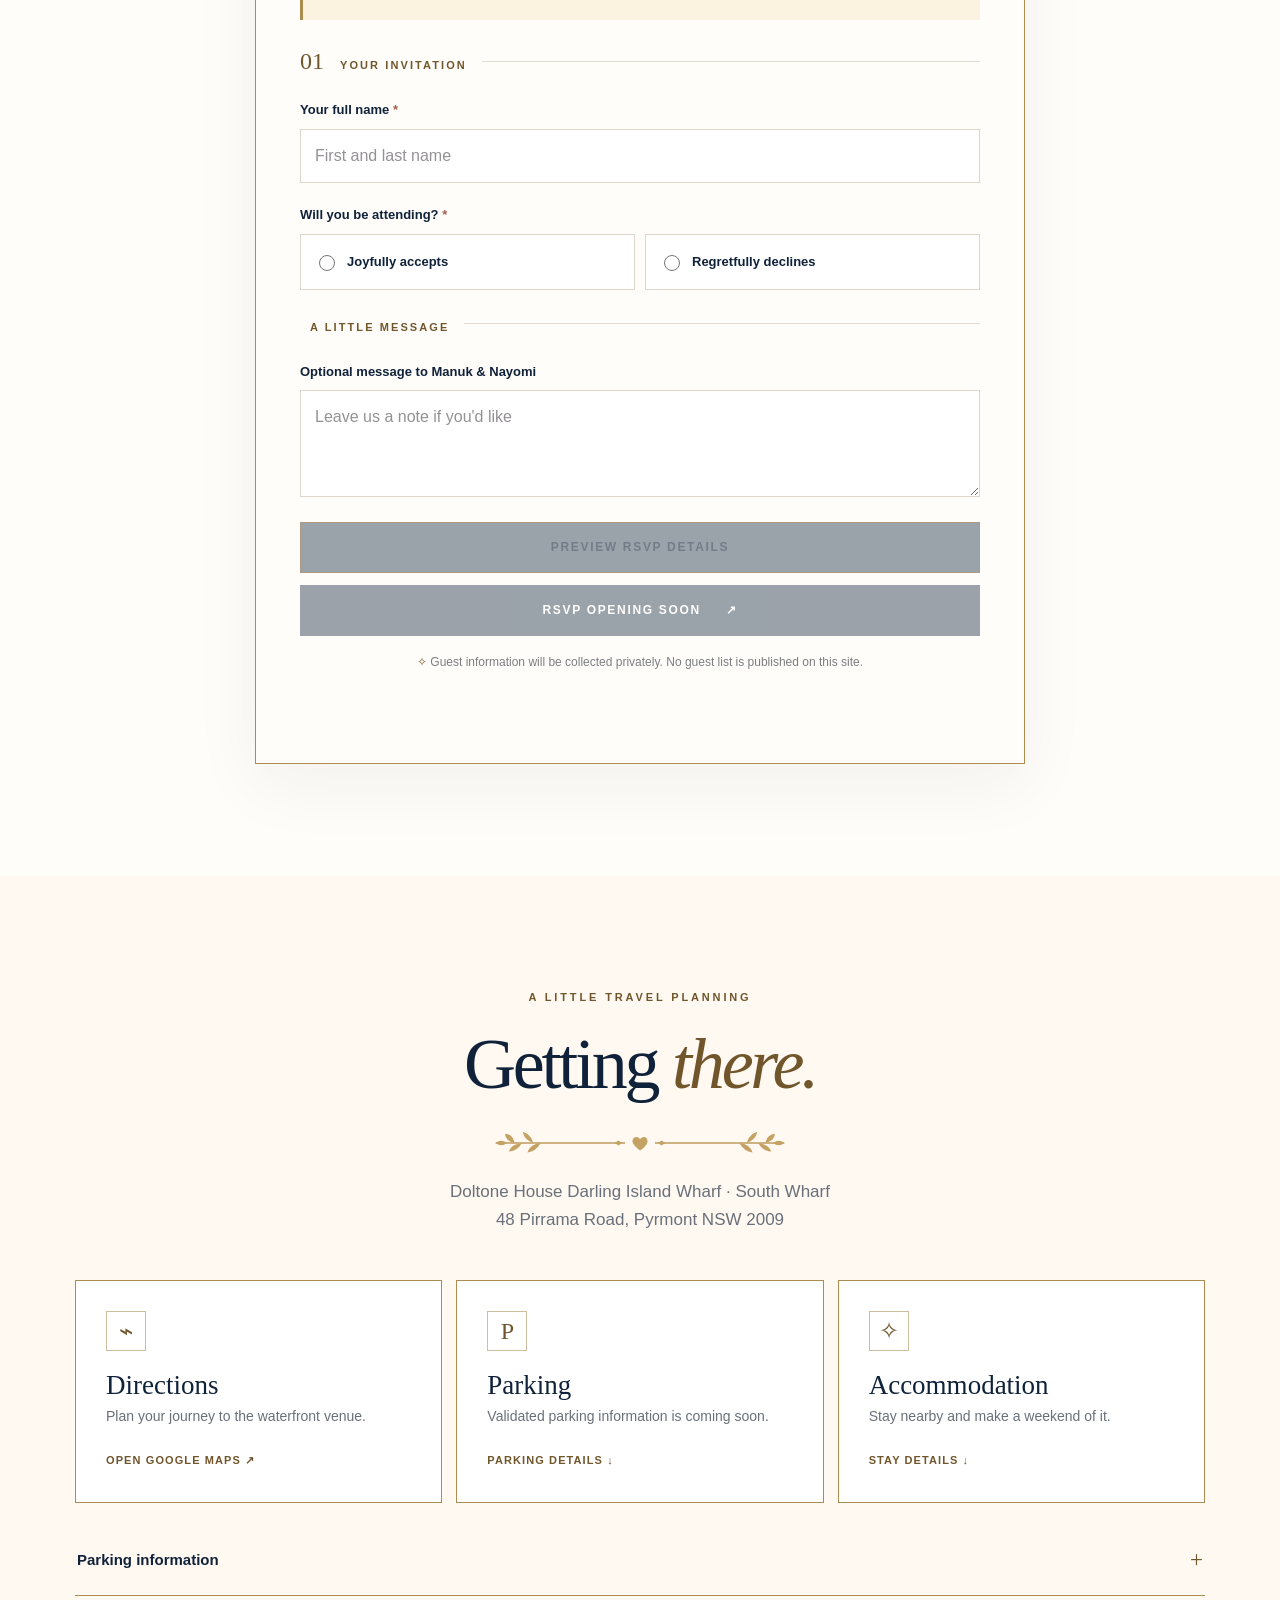
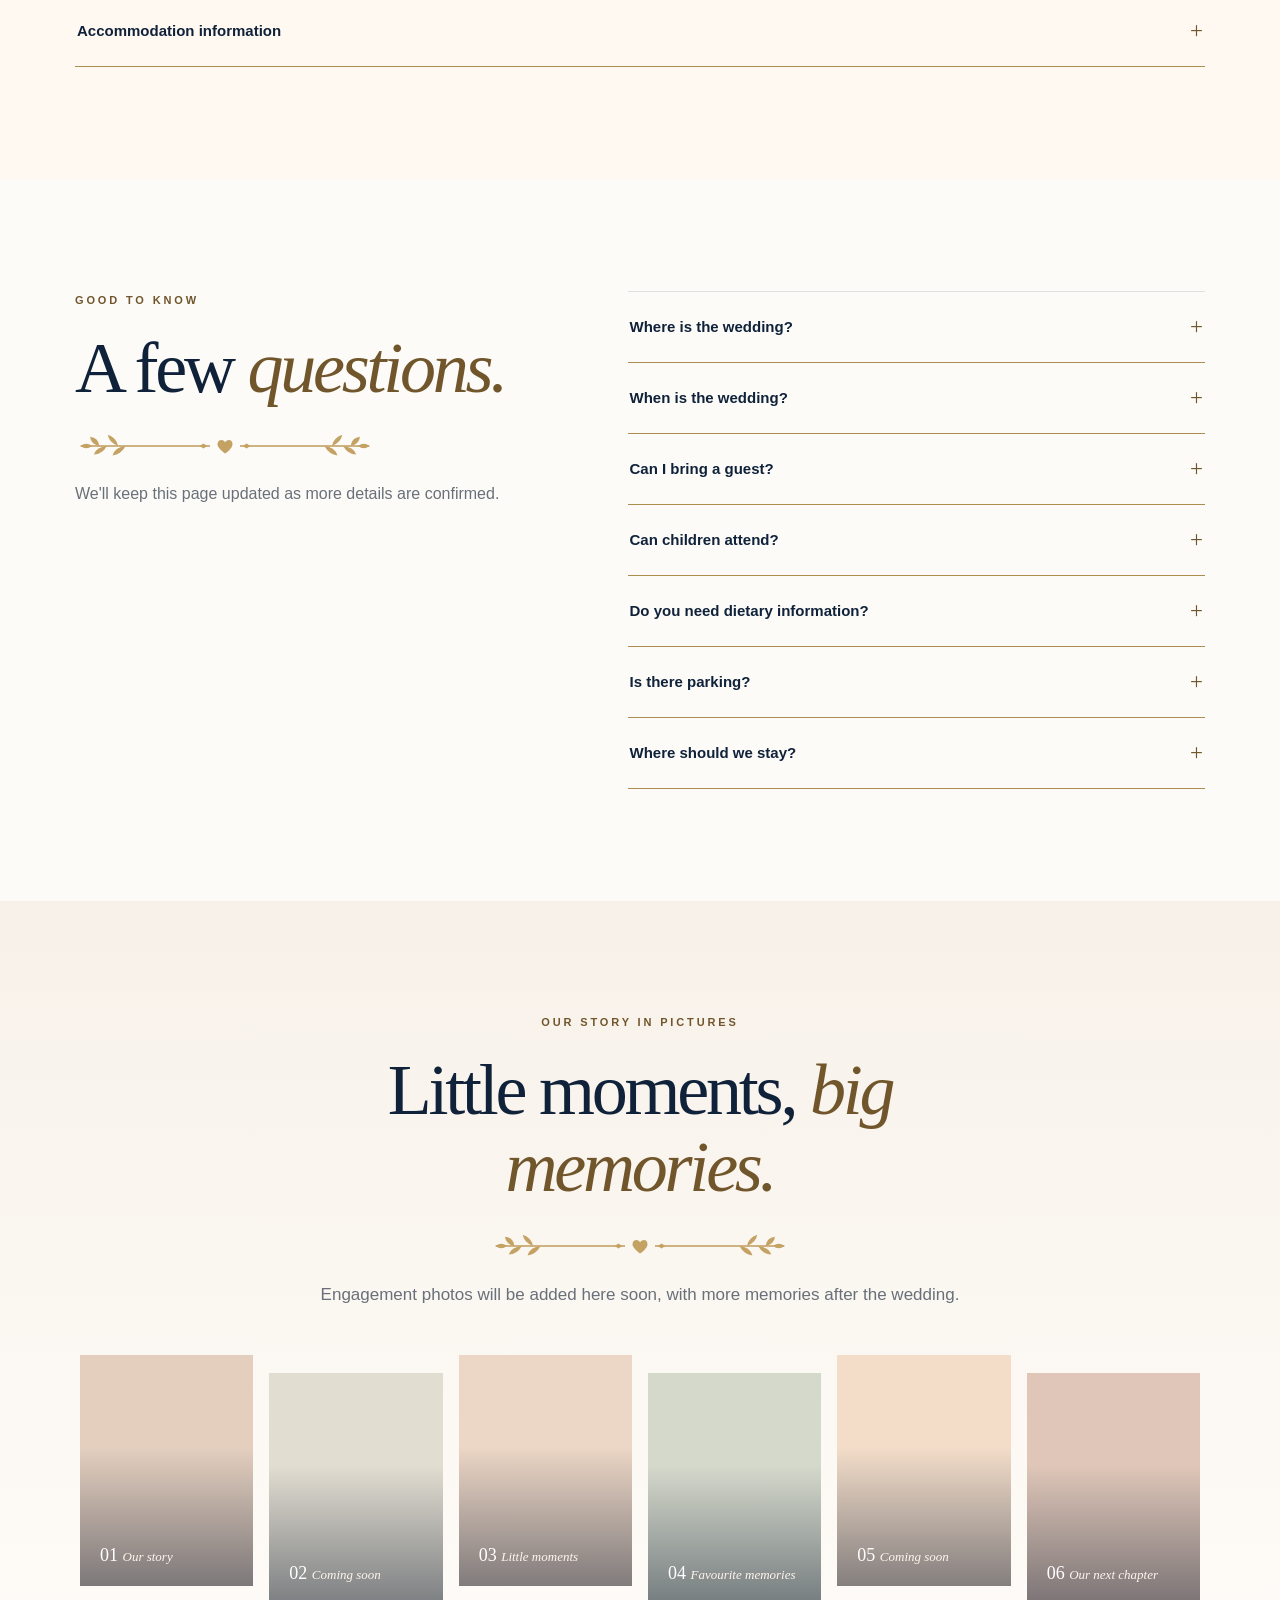
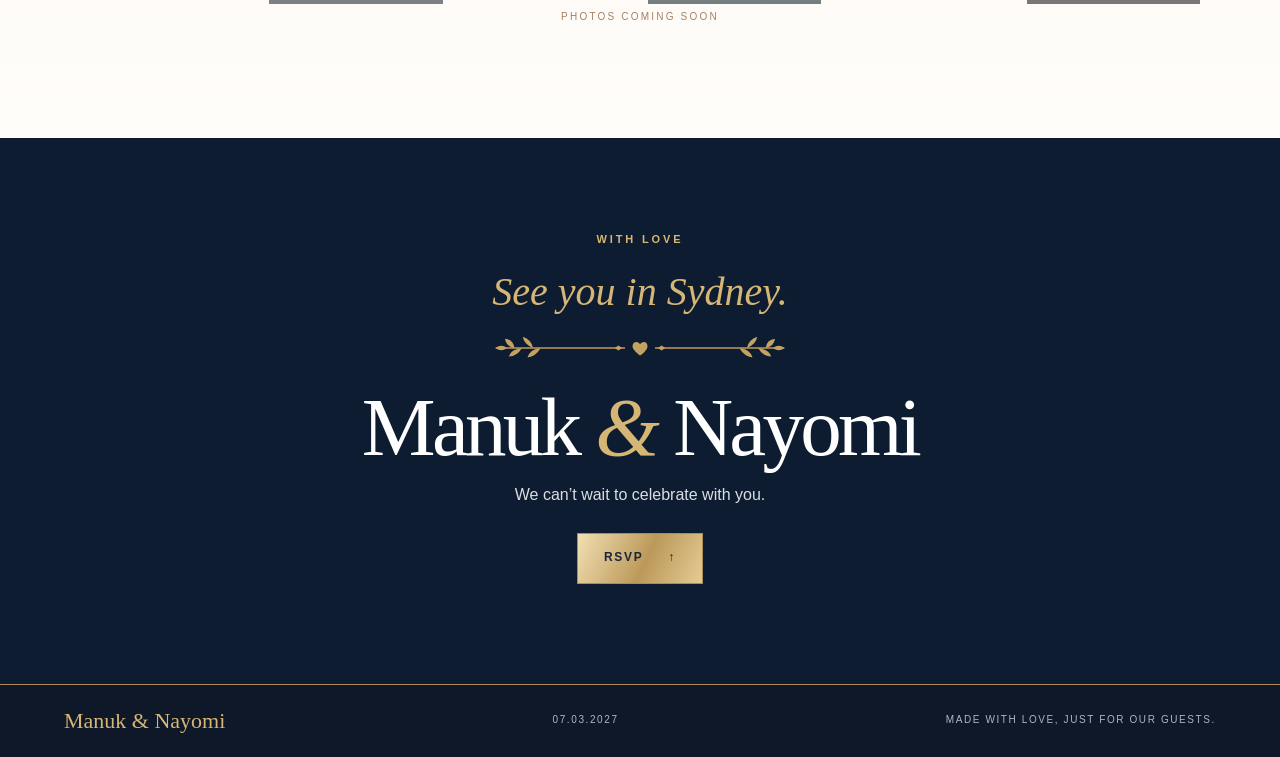
==== commit 10e455ef: "Remove the colour swatches from the wedding dress code section" ====
--- a/manuk-nayomi/index.html
+++ b/manuk-nayomi/index.html
@@ -194,7 +194,6 @@
         <span class="dress-title">Formal / Cocktail</span>
         <p>Dress up, have fun and come ready to celebrate.</p>
         <p class="small-note">Final dress code wording will be confirmed closer to the day.</p>
-        <div class="palette" aria-label="Wedding colour palette"><span class="swatch ivory" title="Ivory"></span><span class="swatch peach" title="Peach"></span><span class="swatch apricot" title="Apricot"></span><span class="swatch champagne" title="Champagne"></span><span class="swatch navy" title="Navy"></span><span class="swatch sage" title="Soft greenery"></span></div>
       </div>
     </section>
 
